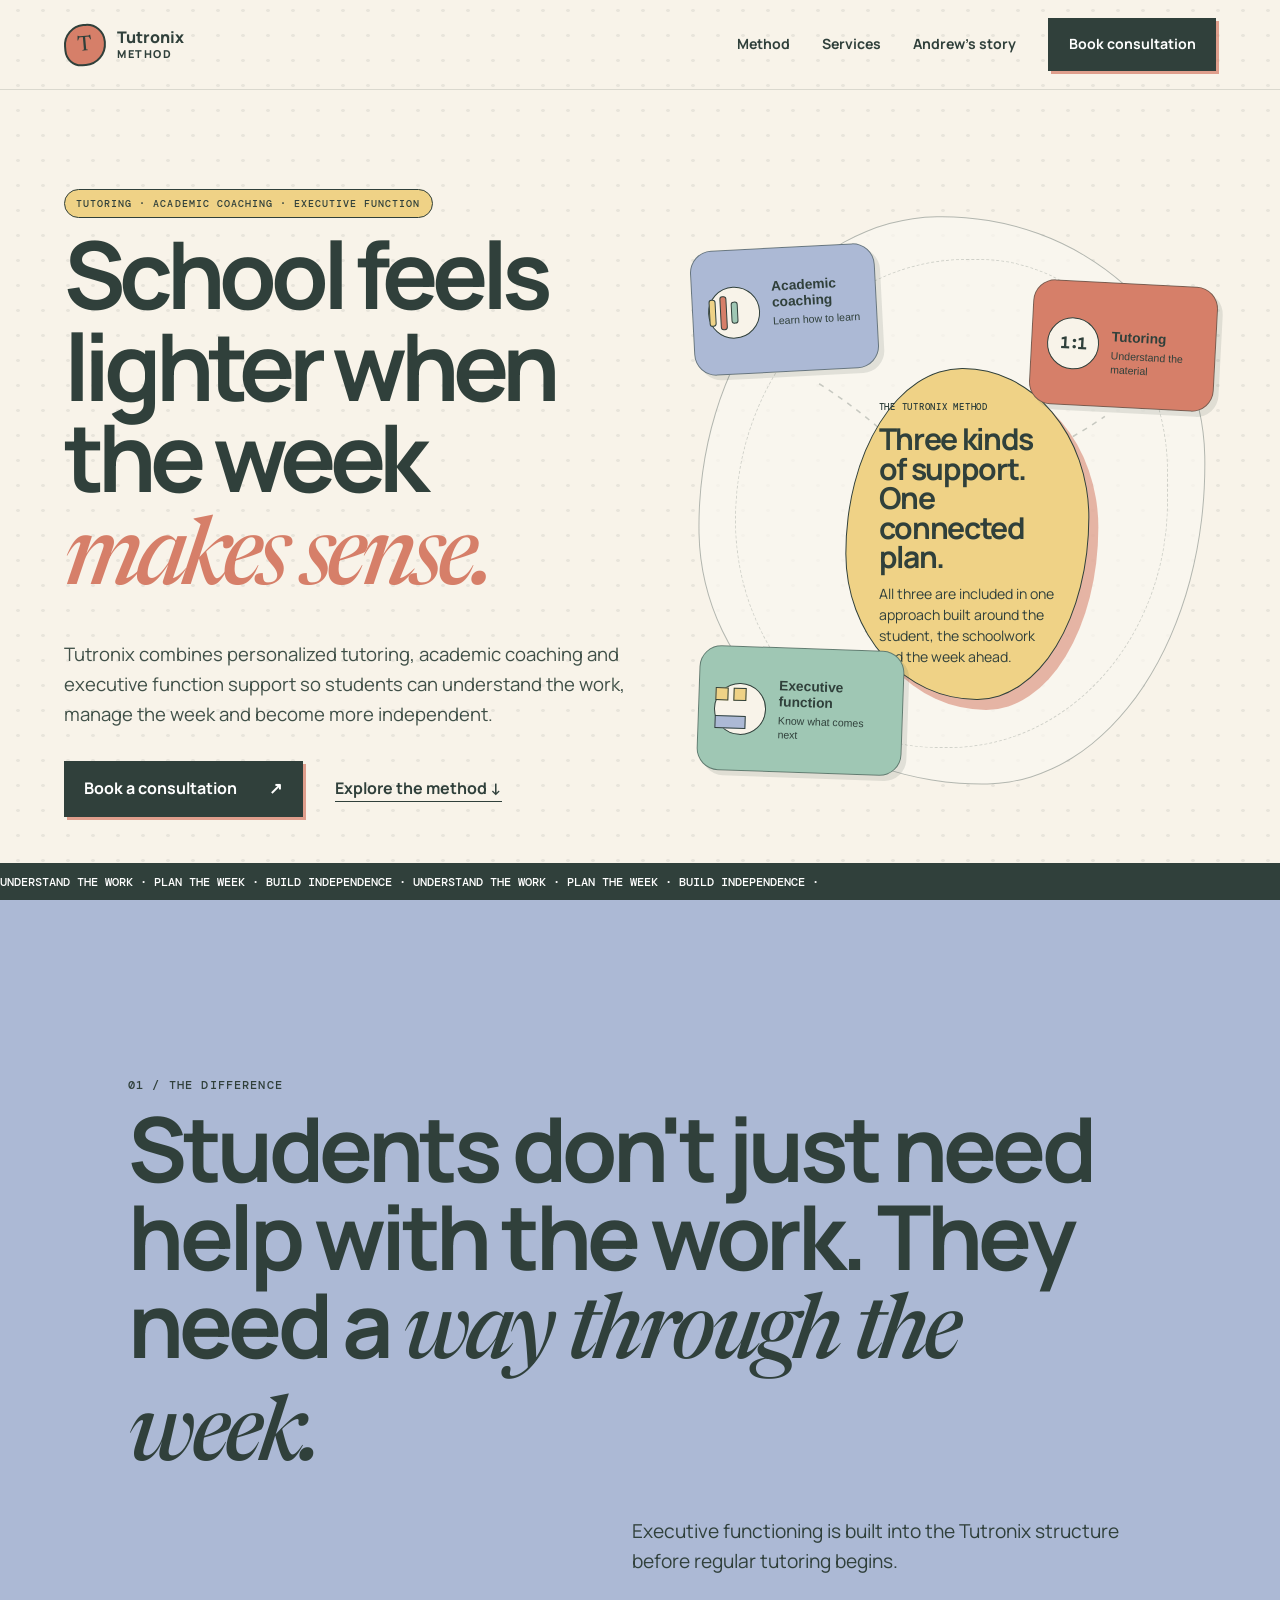
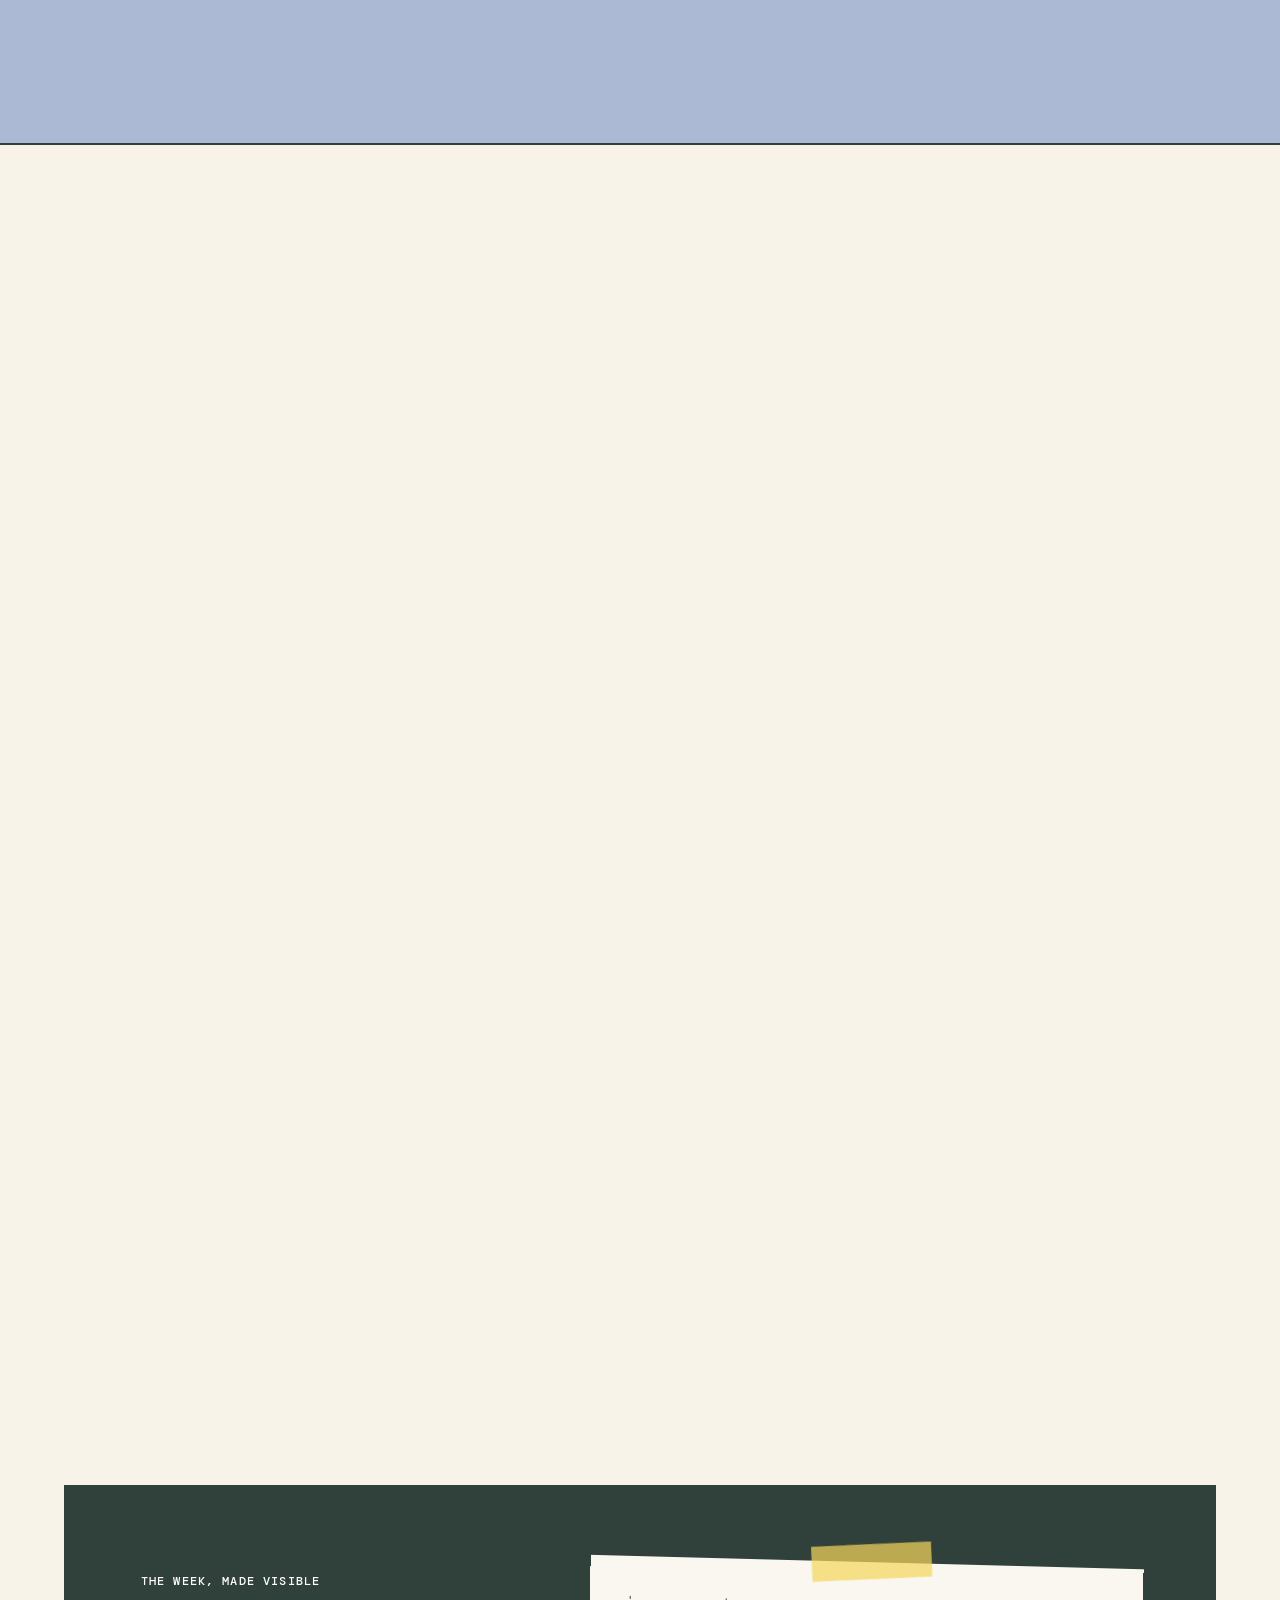
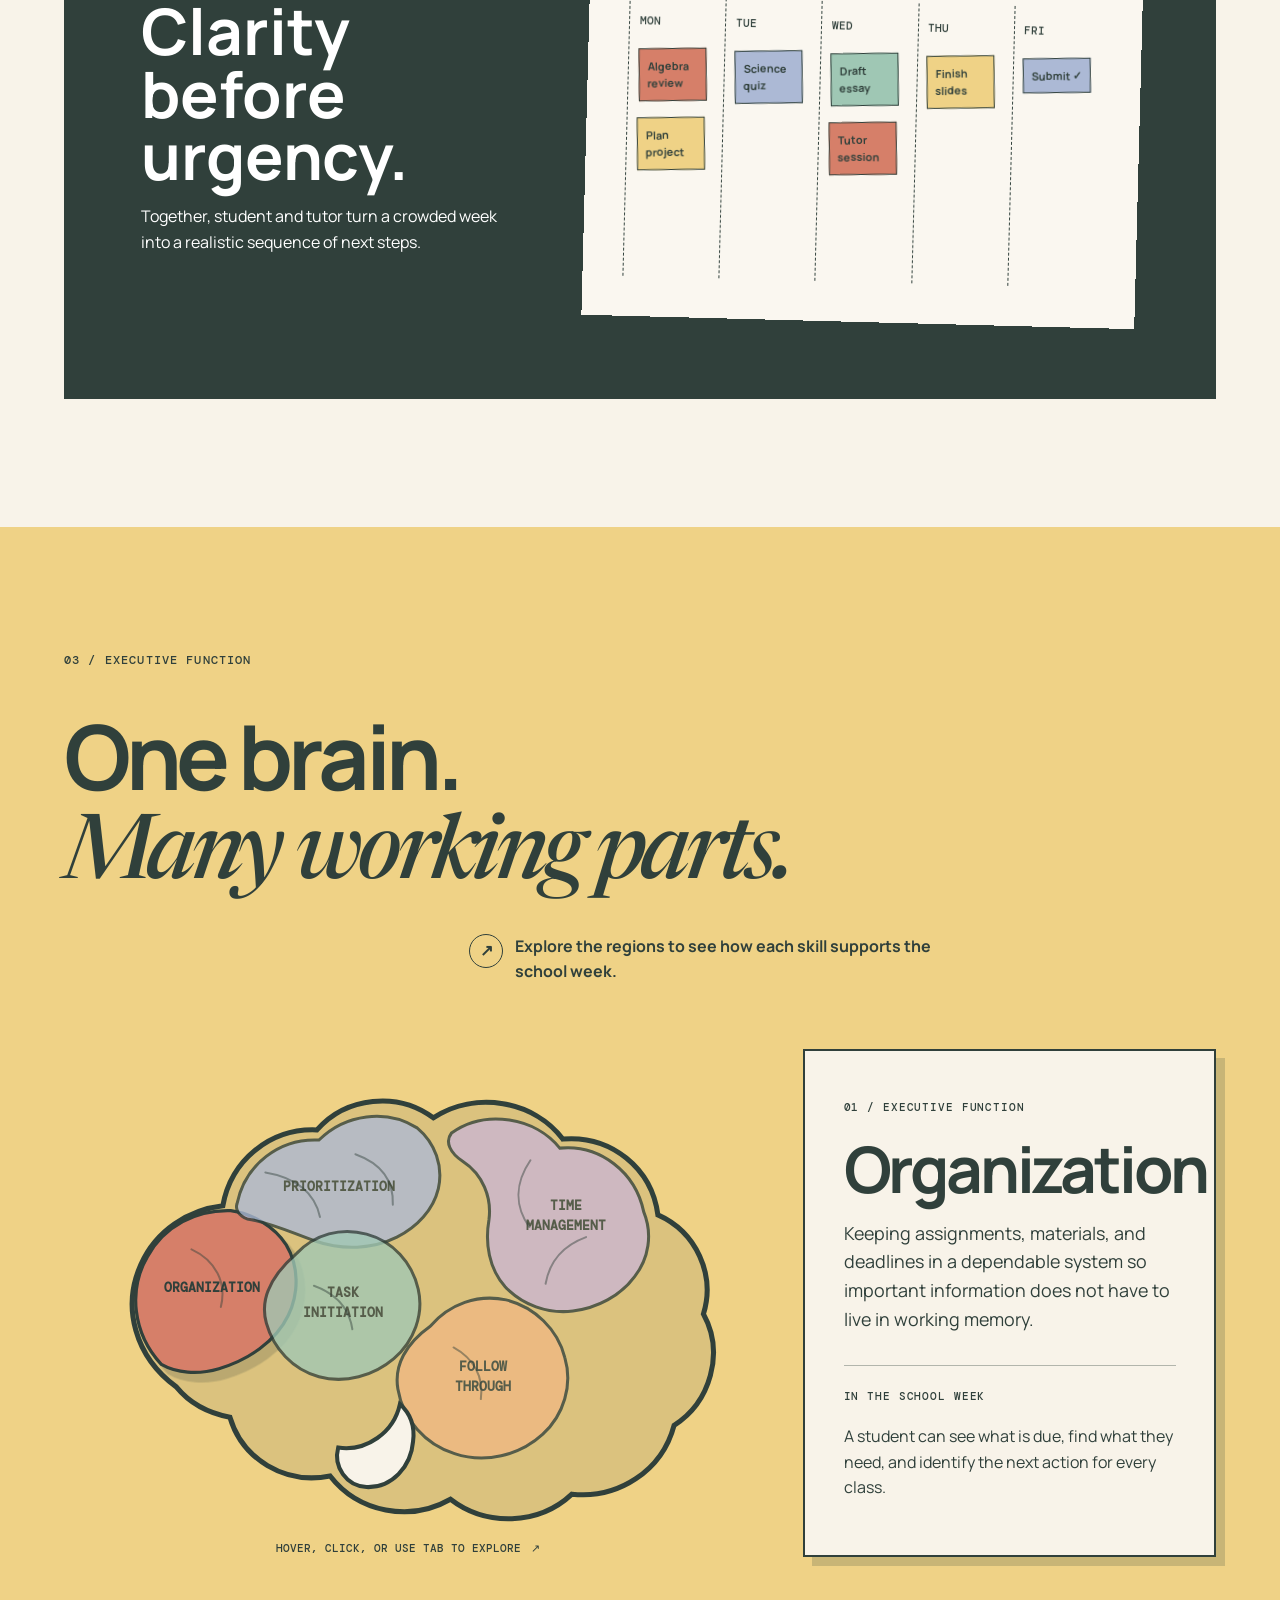
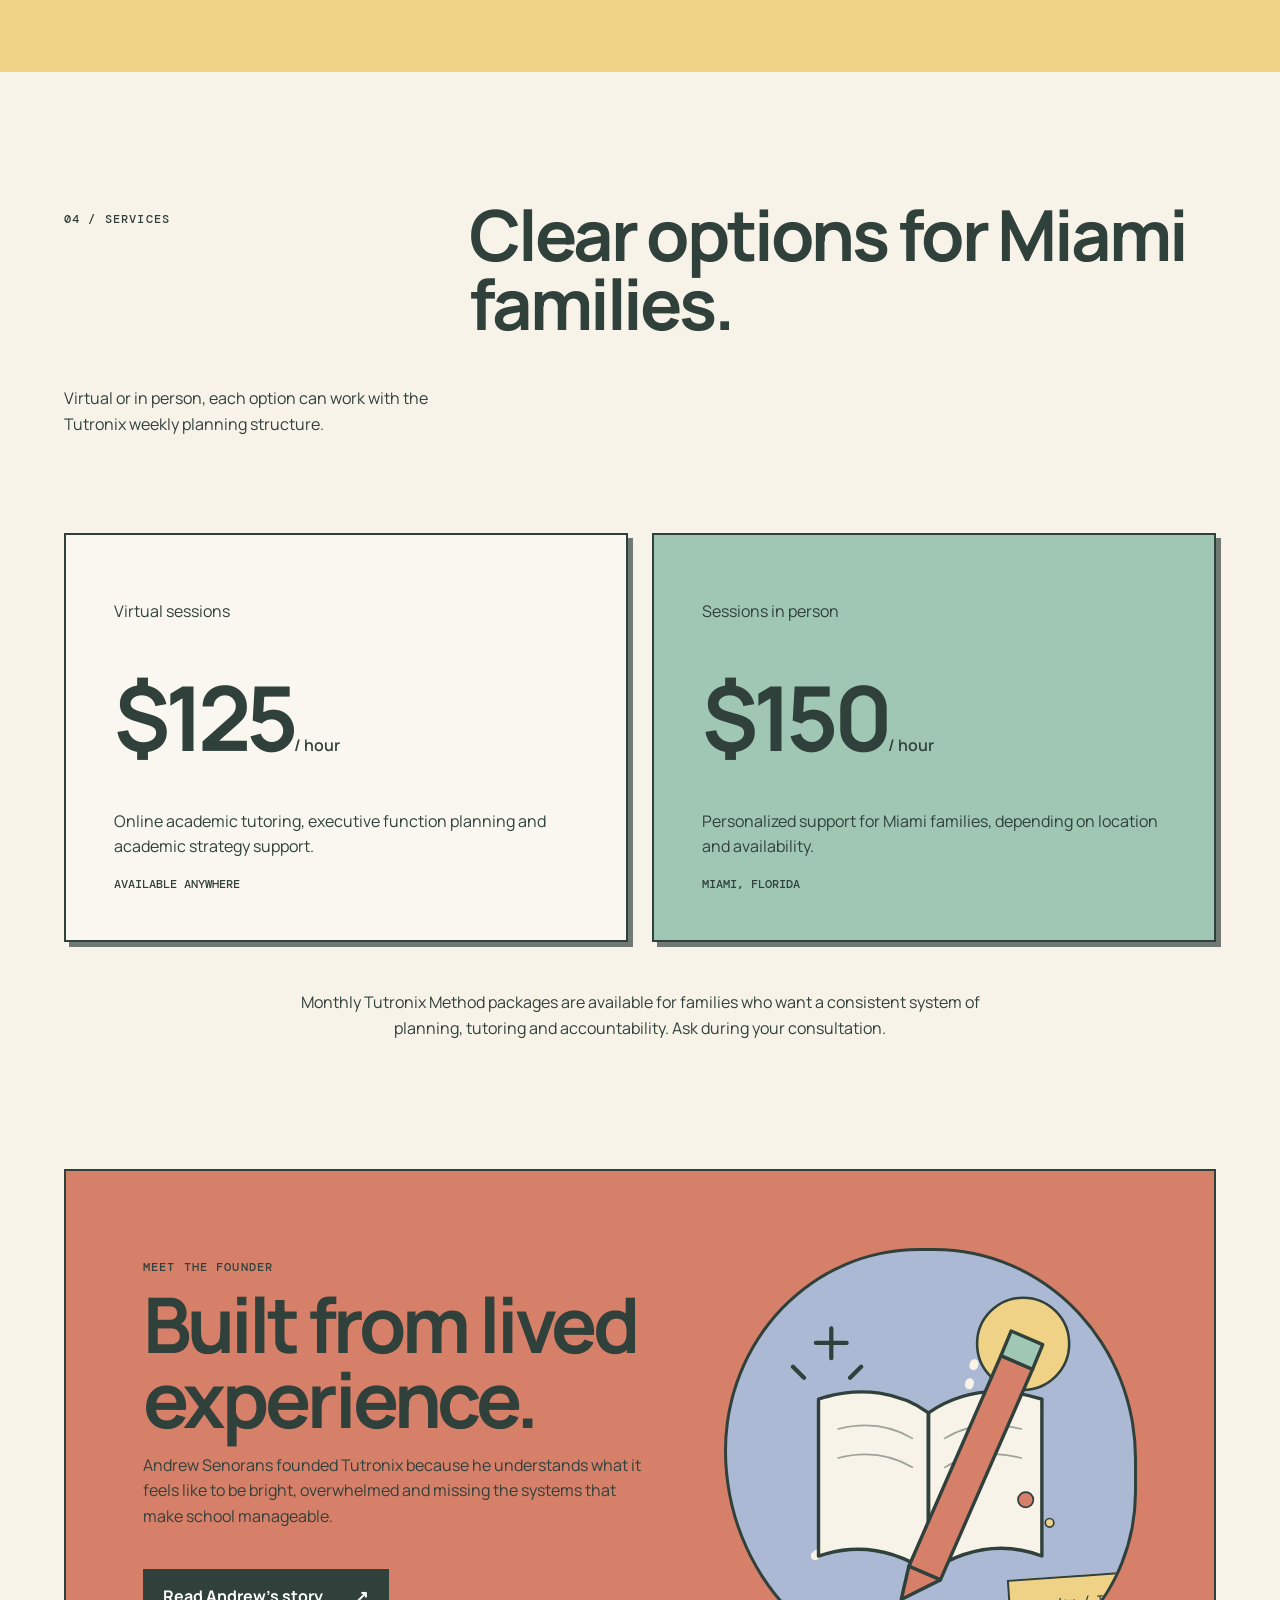
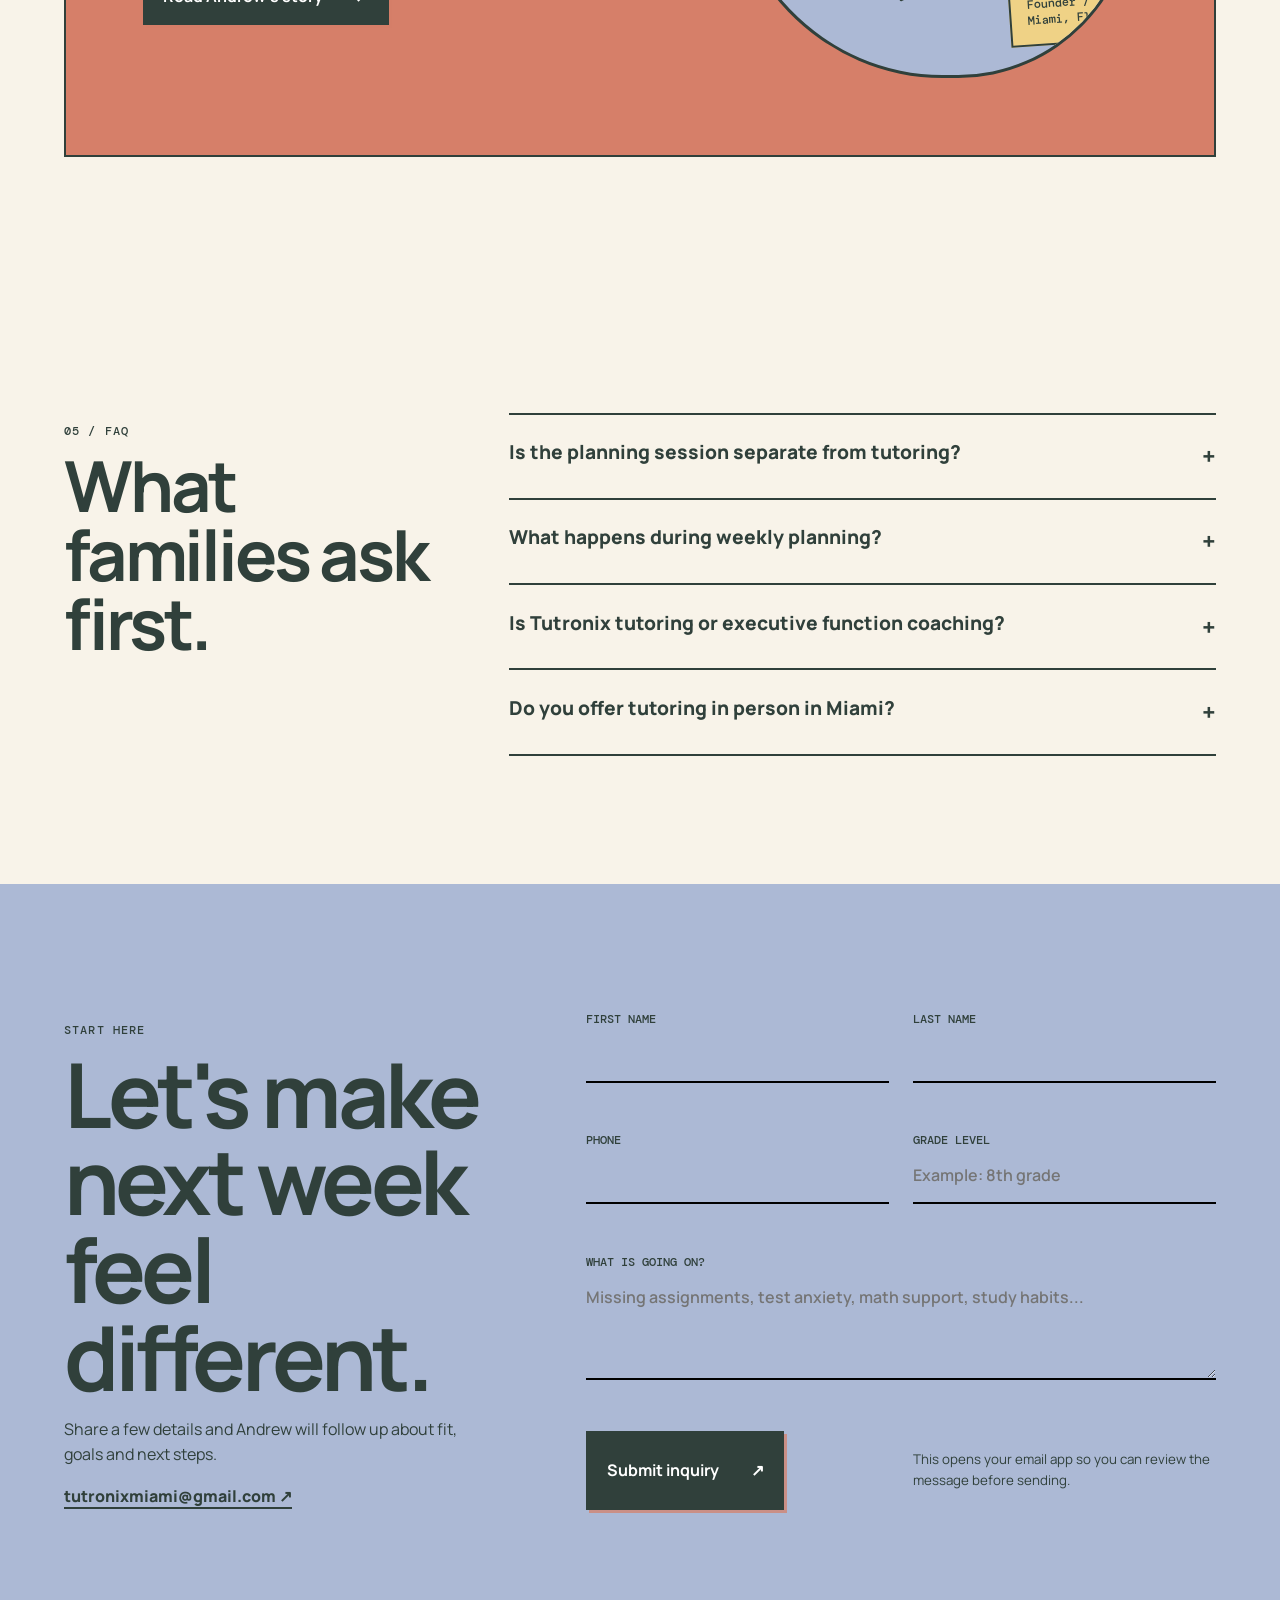
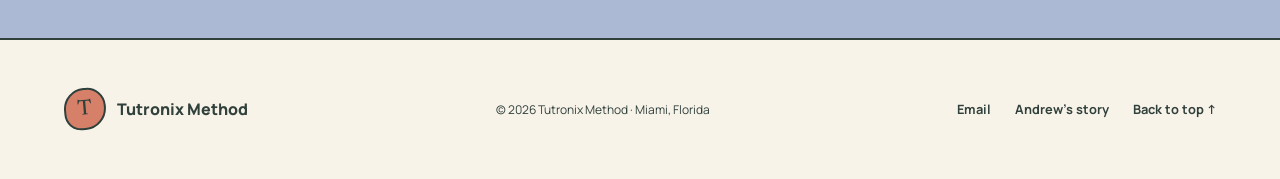
==== index.html @ cd47a654 "Make section reveals more dramatic" ====
<!doctype html>
<html lang="en">
<head>
  <meta charset="utf-8"><meta name="viewport" content="width=device-width,initial-scale=1">
  <meta name="description" content="Tutronix combines academic tutoring with structured weekly executive function planning for Miami students.">
  <title>Tutronix Method | Tutoring with a plan</title>
  <link rel="preconnect" href="https://fonts.googleapis.com"><link rel="preconnect" href="https://fonts.gstatic.com" crossorigin>
  <link href="https://fonts.googleapis.com/css2?family=DM+Mono:wght@400;500&family=Manrope:wght@400;600;700;800&family=Newsreader:ital,opsz,wght@0,6..72,500;1,6..72,500&display=swap" rel="stylesheet">
  <link rel="stylesheet" href="styles.css?v=20260729-1"><link rel="stylesheet" href="theme.css?v=20260729-4"><link rel="stylesheet" href="transitions.css?v=20260729-2"><link rel="stylesheet" href="hero-system.css?v=20260729-2"><link rel="stylesheet" href="method.css?v=20260729-1"><link rel="stylesheet" href="brain.css?v=20260729-1"><link rel="stylesheet" href="portrait.css?v=20260729-1"><script src="script.js?v=20260729-2" defer></script><script src="transitions.js?v=20260729-1" defer></script><script src="hero-system.js?v=20260729-1" defer></script><script src="method.js?v=20260729-1" defer></script><script src="brain.js?v=20260729-1" defer></script>
</head>
<body>
  <a class="skip" href="#main">Skip to content</a><div class="cursor" aria-hidden="true"></div>
  <header class="nav"><a class="brand" href="#home"><span class="brand-mark">T</span><span>Tutronix<br><small>Method</small></span></a><button class="menu" aria-expanded="false" aria-controls="navlinks">Menu <span>↗</span></button><nav id="navlinks"><a href="#method">Method</a><a href="#services">Services</a><a href="about.html">Andrew's story</a><a class="nav-cta" href="#contact">Book consultation</a></nav></header>
  <main id="main">
    <section class="hero" id="home">
      <div class="hero-copy reveal"><p class="eyebrow">Tutoring · Academic coaching · Executive function</p><h1>School feels lighter when the week <em>makes sense.</em></h1><p class="lede">Tutronix combines personalized tutoring, academic coaching and executive function support so students can understand the work, manage the week and become more independent.</p><div class="actions"><a class="button" href="#contact">Book a consultation <span>↗</span></a><a class="text-link" href="#method">Explore the method ↓</a></div></div>
      <div class="hero-art support-system reveal" data-support-system aria-label="Three connected parts of the Tutronix Method">
        <svg class="support-lines" viewBox="0 0 700 590" aria-hidden="true"><path data-line="coaching" d="M350 295C292 235 241 185 172 142"/><path data-line="tutoring" d="M350 295C426 259 491 229 553 187"/><path data-line="executive" d="M350 295C335 370 301 430 230 476"/></svg>
        <button class="support-node coaching" type="button" data-support="coaching" aria-pressed="false"><span class="support-icon book-icon" aria-hidden="true"><i></i><i></i><i></i></span><b>Academic coaching</b><small>Learn how to learn</small></button>
        <button class="support-node tutoring" type="button" data-support="tutoring" aria-pressed="false"><span class="support-icon problem-icon" aria-hidden="true">1:1</span><b>Tutoring</b><small>Understand the material</small></button>
        <button class="support-node executive" type="button" data-support="executive" aria-pressed="false"><span class="support-icon plan-icon" aria-hidden="true"><i></i><i></i><i></i></span><b>Executive function</b><small>Know what comes next</small></button>
        <article class="support-core" aria-live="polite"><span data-support-kicker>THE TUTRONIX METHOD</span><h2 data-support-title>Three kinds of support.<br>One connected plan.</h2><p data-support-copy>All three are included in one approach built around the student, the schoolwork and the week ahead.</p></article>
      </div><div class="marquee" aria-hidden="true"><div>UNDERSTAND THE WORK · PLAN THE WEEK · BUILD INDEPENDENCE · UNDERSTAND THE WORK · PLAN THE WEEK · BUILD INDEPENDENCE · </div></div>
    </section>
    <section class="manifesto reveal"><p class="section-no">01 / THE DIFFERENCE</p><h2>Students don't just need help with the work. They need a <i>way through the week.</i></h2><p>Executive functioning is built into the Tutronix structure before regular tutoring begins.</p></section>
    <section class="method method-path" id="method" data-method-path><div class="method-heading reveal"><p class="section-no">02 / THE METHOD</p><div><h2>A calmer week follows a clear path.</h2><p>Move through the three stages to see how the Tutronix rhythm works.</p></div></div>
      <div class="method-track reveal" role="list" aria-label="The three stages of the Tutronix method">
        <article class="method-stage is-active" data-method-stage="0" role="listitem">
          <button type="button" aria-expanded="true"><span class="stage-number">01</span><span class="stage-dot"></span><span class="stage-label">See the whole week</span></button>
          <div class="stage-content"><div class="step-icon calendar" aria-hidden="true"><b></b><b></b><b></b><b></b><b></b><b></b></div><div class="stage-copy"><p class="stage-kicker">ZOOM OUT</p><h3>See the whole week.</h3><p>We bring classes, assignments, tests, projects, activities and tutoring needs into one clear view.</p><span class="stage-example">The student leaves knowing what is coming.</span></div></div>
        </article>
        <article class="method-stage" data-method-stage="1" role="listitem">
          <button type="button" aria-expanded="false"><span class="stage-number">02</span><span class="stage-dot"></span><span class="stage-label">Decide what comes first</span></button>
          <div class="stage-content"><div class="step-icon target" aria-hidden="true"><b></b></div><div class="stage-copy"><p class="stage-kicker">CHOOSE THE FOCUS</p><h3>Decide what matters first.</h3><p>We weigh urgency, effort and importance, then break large tasks into realistic first steps.</p><span class="stage-example">The student can explain what comes next and why.</span></div></div>
        </article>
        <article class="method-stage" data-method-stage="2" role="listitem">
          <button type="button" aria-expanded="false"><span class="stage-number">03</span><span class="stage-dot"></span><span class="stage-label">Use the plan</span></button>
          <div class="stage-content"><div class="step-icon route" aria-hidden="true"><b></b></div><div class="stage-copy"><p class="stage-kicker">FOLLOW THROUGH</p><h3>Use the plan.</h3><p>Tutoring, homework support and test preparation follow the structure established for the week.</p><span class="stage-example">The student finishes with less last minute pressure.</span></div></div>
        </article>
      </div>
    </section>
    <section class="planboard reveal"><div class="board-copy"><p class="section-no">THE WEEK, MADE VISIBLE</p><h2>Clarity before urgency.</h2><p>Together, student and tutor turn a crowded week into a realistic sequence of next steps.</p></div><div class="week" aria-label="Example weekly plan"><div class="tape"></div><div><b>MON</b><span class="chip coral">Algebra review</span><span class="chip yellow">Plan project</span></div><div><b>TUE</b><span class="chip blue">Science quiz</span></div><div><b>WED</b><span class="chip green">Draft essay</span><span class="chip coral">Tutor session</span></div><div><b>THU</b><span class="chip yellow">Finish slides</span></div><div><b>FRI</b><span class="chip blue">Submit ✓</span></div></div></section>
    <section class="brain-section" id="outcomes" data-brain-explorer>
      <div class="brain-heading reveal"><p class="section-no">03 / EXECUTIVE FUNCTION</p><h2>One brain.<br><i>Many working parts.</i></h2><p><span aria-hidden="true">↗</span> Explore the regions to see how each skill supports the school week.</p></div>
      <div class="brain-stage reveal">
        <div class="brain-visual">
          <svg class="brain-map" viewBox="0 0 680 500" role="group" aria-labelledby="brain-map-title brain-map-desc">
            <title id="brain-map-title">Interactive executive function brain</title>
            <desc id="brain-map-desc">Five selectable regions represent organization, prioritization, task initiation, time management, and follow through.</desc>
            <path class="brain-shadow" d="M111 332C70 302 57 253 76 211C91 177 123 157 157 153C165 108 204 76 250 78C279 45 330 40 365 66C407 39 464 49 493 87C541 83 581 116 587 162C625 179 644 221 632 260C653 298 639 347 603 370C591 415 548 443 502 438C469 469 417 470 382 443C342 466 291 456 263 420C218 429 176 403 164 362C143 358 124 348 111 332Z"/>
            <g class="brain-zone is-active" role="button" tabindex="0" data-skill="organization" aria-label="Organization" aria-pressed="true">
              <path d="M99 306C72 277 68 236 86 205C102 176 132 161 164 162C185 165 205 177 216 194C228 214 228 239 218 260C206 285 180 302 153 310C133 316 113 314 99 306Z"/>
              <text x="146" y="238"><tspan x="146">ORGANIZATION</tspan></text>
            </g>
            <g class="brain-zone" role="button" tabindex="0" data-skill="prioritization" aria-label="Prioritization" aria-pressed="false">
              <path d="M171 151C179 112 213 86 252 88C278 62 319 57 349 76C367 91 375 114 370 136C365 157 349 174 329 184C305 196 275 197 249 188C226 180 203 169 181 166C173 163 169 157 171 151Z"/>
              <text x="272" y="138"><tspan x="272">PRIORITIZATION</tspan></text>
            </g>
            <g class="brain-zone" role="button" tabindex="0" data-skill="initiation" aria-label="Task initiation" aria-pressed="false">
              <path d="M230 200C248 181 274 174 299 181C325 188 344 209 350 235C356 260 346 287 326 304C306 321 278 329 252 322C226 315 207 294 200 269C193 244 207 220 230 200Z"/>
              <text x="276" y="243"><tspan x="276">TASK</tspan><tspan x="276" dy="20">INITIATION</tspan></text>
            </g>
            <g class="brain-zone" role="button" tabindex="0" data-skill="time" aria-label="Time management" aria-pressed="false">
              <path d="M383 81C417 57 466 66 490 96C530 92 565 120 573 159C582 181 578 205 564 223C550 242 527 254 503 257C478 260 453 251 436 233C420 215 416 190 420 167C423 145 414 122 394 109C382 101 376 90 383 81Z"/>
              <text x="496" y="157"><tspan x="496">TIME</tspan><tspan x="496" dy="20">MANAGEMENT</tspan></text>
            </g>
            <g class="brain-zone" role="button" tabindex="0" data-skill="followthrough" aria-label="Follow through" aria-pressed="false">
              <path d="M362 272C381 250 409 240 437 246C465 253 488 275 495 303C503 330 494 360 473 379C450 400 416 408 386 398C357 389 335 364 330 334C326 311 338 289 362 272Z"/>
              <text x="414" y="316"><tspan x="414">FOLLOW</tspan><tspan x="414" dy="20">THROUGH</tspan></text>
            </g>
            <path class="brain-stem" d="M332 349C326 377 299 396 271 392C266 411 279 430 299 431C324 432 343 411 345 386C347 371 343 359 332 349Z"/>
            <g class="brain-lines" aria-hidden="true"><path d="M126 196c24 11 35 33 29 57"/><path d="M199 120c31 5 49 21 54 44"/><path d="M288 102c25 9 38 26 37 50"/><path d="M461 108c-15 22-16 45-1 66"/><path d="M516 184c-22 8-36 24-40 46"/><path d="M385 293c20 11 30 29 27 51"/><path d="M247 232c22 8 35 23 38 43"/></g>
          </svg>
          <p class="brain-hint">Hover, click, or use Tab to explore <span aria-hidden="true">↗</span></p>
        </div>
        <article class="brain-detail" aria-live="polite">
          <p class="brain-number" data-brain-number>01 / EXECUTIVE FUNCTION</p>
          <h3 data-brain-title>Organization</h3>
          <p data-brain-description>Keeping assignments, materials, and deadlines in a dependable system so important information does not have to live in working memory.</p>
          <div class="brain-example"><span>IN THE SCHOOL WEEK</span><p data-brain-example>A student can see what is due, find what they need, and identify the next action for every class.</p></div>
        </article>
      </div>
    </section>
    <section class="services" id="services"><div class="section-head reveal"><p class="section-no">04 / SERVICES</p><h2>Clear options for Miami families.</h2><p>Virtual or in person, each option can work with the Tutronix weekly planning structure.</p></div><div class="price-grid">
      <article class="price reveal"><p>Virtual sessions</p><h3>$125<small>/ hour</small></h3><p>Online academic tutoring, executive function planning and academic strategy support.</p><span>Available anywhere</span></article>
      <article class="price featured reveal"><p>Sessions in person</p><h3>$150<small>/ hour</small></h3><p>Personalized support for Miami families, depending on location and availability.</p><span>Miami, Florida</span></article>
    </div><p class="package reveal">Monthly Tutronix Method packages are available for families who want a consistent system of planning, tutoring and accountability. Ask during your consultation.</p></section>
    <section class="story reveal"><div><p class="section-no">MEET THE FOUNDER</p><h2>Built from lived experience.</h2><p>Andrew Senorans founded Tutronix because he understands what it feels like to be bright, overwhelmed and missing the systems that make school manageable.</p><a class="button dark" href="about.html">Read Andrew's story <span>↗</span></a></div><div class="portrait portrait-art" role="img" aria-label="Illustration of a planner, pencil, and a clear path forward"><svg viewBox="0 0 420 460" aria-hidden="true"><circle class="portrait-sun" cx="318" cy="90" r="54"></circle><path class="portrait-path" d="M74 339C109 302 132 316 151 280C168 248 138 224 170 195C200 168 235 190 250 153C258 134 257 113 269 95"></path><g class="portrait-book"><path d="M78 155C129 138 175 148 207 171V358C168 332 125 323 78 339Z"></path><path d="M207 171C245 145 289 139 340 155V339C295 322 251 329 207 358Z"></path><path d="M207 171V358"></path><path d="M101 190C137 181 166 188 188 201M101 224C137 215 166 222 188 235M226 201C250 186 280 181 316 190M226 235C250 220 280 215 316 224"></path></g><g class="portrait-pencil"><path d="M292 104L329 120L221 367L184 351Z"></path><path d="M184 351L221 367L175 390Z"></path><path d="M292 104L329 120L341 91L304 75Z"></path></g><path class="portrait-spark" d="M93 107V72M75 89H111M115 130L128 117M61 130L48 117"></path><circle class="portrait-dot one" cx="321" cy="273" r="9"></circle><circle class="portrait-dot two" cx="349" cy="300" r="5"></circle></svg><i>Founder / Tutor<br>Miami, Florida</i></div></section>
    <section class="faq"><div class="section-head reveal"><p class="section-no">05 / FAQ</p><h2>What families ask first.</h2></div><div class="accordions">
      <details class="reveal"><summary>Is the planning session separate from tutoring?<span>+</span></summary><p>Yes. It is a focused 30-minute session at the beginning of the week, designed to map the full academic workload before subject tutoring begins.</p></details>
      <details class="reveal"><summary>What happens during weekly planning?<span>+</span></summary><p>We review assignments, tests, projects, deadlines and commitments, then prioritize tasks, break down larger work and create a realistic plan.</p></details>
      <details class="reveal"><summary>Is Tutronix tutoring or executive function coaching?<span>+</span></summary><p>Both work together. Academic tutoring addresses content while the planning structure builds practical organization, time management and follow through skills.</p></details>
      <details class="reveal"><summary>Do you offer tutoring in person in Miami?<span>+</span></summary><p>Yes, depending on location and availability. Virtual sessions are also available.</p></details>
    </div></section>
    <section class="contact" id="contact"><div class="contact-copy reveal"><p class="section-no">START HERE</p><h2>Let's make next week feel different.</h2><p>Share a few details and Andrew will follow up about fit, goals and next steps.</p><a href="mailto:tutronixmiami@gmail.com">tutronixmiami@gmail.com ↗</a></div><form id="inquiry" class="reveal"><label>First name<input name="firstName" required autocomplete="given-name"></label><label>Last name<input name="lastName" required autocomplete="family-name"></label><label>Phone<input name="phone" type="tel" autocomplete="tel"></label><label>Grade level<input name="grade" placeholder="Example: 8th grade"></label><label class="wide">What is going on?<textarea name="message" required placeholder="Missing assignments, test anxiety, math support, study habits..."></textarea></label><button class="button" type="submit">Submit inquiry <span>↗</span></button><small>This opens your email app so you can review the message before sending.</small></form></section>
  </main>
  <footer><a class="brand" href="#home"><span class="brand-mark">T</span><span>Tutronix Method</span></a><p>© 2026 Tutronix Method · Miami, Florida</p><div><a href="mailto:tutronixmiami@gmail.com">Email</a><a href="about.html">Andrew's story</a><a href="#home">Back to top ↑</a></div></footer>
</body></html>
---- styles.css ----
:root{--ink:#17211d;--paper:#f4f0e7;--cream:#fffaf0;--orange:#ff6846;--blue:#6aa8ff;--yellow:#f6d85c;--green:#82b887;--line:rgba(23,33,29,.2)}*{box-sizing:border-box}html{scroll-behavior:smooth}body{margin:0;background:var(--paper);color:var(--ink);font:16px/1.6 Manrope,sans-serif;overflow-x:hidden}a{color:inherit;text-decoration:none}.skip{position:fixed;left:1rem;top:-5rem;background:#fff;padding:.7rem;z-index:99}.skip:focus{top:1rem}.nav{height:90px;padding:0 5vw;display:flex;align-items:center;justify-content:space-between;border-bottom:1px solid var(--line);position:absolute;z-index:20;width:100%}.brand{display:flex;align-items:center;gap:.7rem;font-weight:800;line-height:.9}.brand small{font-size:.68rem;letter-spacing:.14em;text-transform:uppercase}.brand-mark{display:grid;place-items:center;width:42px;height:42px;background:var(--orange);border:2px solid var(--ink);border-radius:50% 45% 52% 40%;font:500 1.35rem Newsreader;transform:rotate(-5deg)}nav{display:flex;gap:2rem;align-items:center;font-size:.88rem;font-weight:700}nav a:not(.nav-cta):hover{text-decoration:underline;text-underline-offset:5px}.nav-cta,.button{display:inline-flex;justify-content:space-between;align-items:center;gap:2rem;background:var(--ink);color:white;border:2px solid var(--ink);padding:.8rem 1.15rem;font-weight:700;box-shadow:4px 4px 0 var(--orange);transition:.2s}.button:hover,.nav-cta:hover{transform:translate(2px,2px);box-shadow:2px 2px 0 var(--orange)}.menu{display:none;background:none;border:0;font:700 1rem Manrope}.hero{min-height:100svh;padding:150px 5vw 55px;display:grid;grid-template-columns:1.05fr .95fr;gap:3vw;position:relative;overflow:hidden;background:radial-gradient(circle at 72% 42%,#fff 0 2px,transparent 3px) 0 0/25px 25px,var(--paper)}.hero-copy{align-self:center;z-index:2}.eyebrow,.section-no{font:500 .72rem DM Mono;letter-spacing:.1em;text-transform:uppercase}.eyebrow{display:inline-block;border:1px solid var(--ink);border-radius:99px;padding:.45rem .7rem;background:var(--yellow)}h1,h2,h3{line-height:.98;margin:0}h1{font-size:clamp(3.8rem,7.3vw,8.3rem);letter-spacing:-.065em;max-width:920px}h1 em,h2 i{font-family:Newsreader,serif;font-weight:500}h1 em{color:var(--orange)}.lede{font-size:clamp(1rem,1.45vw,1.3rem);max-width:650px;margin:2rem 0;color:#405048}.actions{display:flex;align-items:center;gap:2rem}.text-link{font-weight:700;border-bottom:1px solid}.hero-art{align-self:center;height:min(610px,65vh);min-height:440px;position:relative;border:2px solid var(--ink);border-radius:48% 52% 42% 58%;background:var(--cream);transform:rotate(2deg);overflow:hidden}.orbit{position:absolute;border:2px dashed var(--ink);border-radius:50%;inset:9%;animation:spin 28s linear infinite}.orbit-b{inset:24%;animation-direction:reverse}.sun{position:absolute;inset:37%;display:grid;place-items:center;background:var(--yellow);border:2px solid;border-radius:50%;font:500 1rem DM Mono;box-shadow:8px 8px 0 var(--orange)}.path{position:absolute;width:70%;height:46%;left:14%;top:27%;border:10px solid var(--blue);border-width:0 9px 9px 0;border-radius:50%;transform:rotate(-20deg)}.day{position:absolute;border:2px solid;background:white;padding:.3rem .5rem;font:500 .7rem DM Mono;box-shadow:3px 3px 0 var(--ink)}.d1{left:8%;top:20%;transform:rotate(-9deg)}.d2{right:12%;top:12%;transform:rotate(8deg)}.d3{right:5%;top:54%;transform:rotate(-5deg)}.d4{left:23%;bottom:8%;transform:rotate(5deg)}.d5{left:4%;top:52%;transform:rotate(7deg)}.pencil{position:absolute;right:14%;bottom:17%;font-size:4rem;transform:rotate(-20deg)}.scribble{position:absolute;left:11%;bottom:20%;font:italic 1.4rem Newsreader;transform:rotate(-6deg)}.marquee{position:absolute;bottom:0;left:0;width:100%;background:var(--ink);color:white;overflow:hidden;padding:.65rem 0;font:500 .75rem DM Mono;white-space:nowrap}.marquee div{width:max-content;animation:marquee 24s linear infinite}.manifesto{padding:13vw 10vw;background:var(--blue);border-bottom:2px solid}.manifesto h2{font-size:clamp(3rem,7vw,8rem);max-width:1100px;letter-spacing:-.05em}.manifesto>p:last-child{max-width:520px;margin:2rem 0 0 auto;font-size:1.2rem}.method,.services,.faq{padding:10vw 5vw}.section-head{display:grid;grid-template-columns:1fr 2fr;gap:2rem;margin-bottom:5rem}.section-head h2{font-size:clamp(2.8rem,5.5vw,6rem);letter-spacing:-.045em}.section-head>p:last-child{max-width:500px}.steps{display:grid;grid-template-columns:repeat(3,1fr);border:2px solid}.step{padding:2rem;min-height:440px;border-right:2px solid;display:flex;flex-direction:column}.step:last-child{border:0}.step>span{font:500 .8rem DM Mono}.step h3{font-size:2rem;margin-top:auto}.step p{max-width:380px}.step-icon{height:180px;width:180px;margin:auto;position:relative}.calendar{border:3px solid;border-radius:8px;display:grid;grid-template-columns:repeat(3,1fr);padding:40px 14px 14px;gap:8px;transform:rotate(-5deg);background:var(--yellow)}.calendar:before{content:"";position:absolute;left:0;right:0;top:27px;border-top:3px solid}.calendar b{border:2px solid;border-radius:50%;background:var(--orange)}.target{border:3px solid;border-radius:50%;box-shadow:inset 0 0 0 28px var(--cream),inset 0 0 0 31px var(--ink),inset 0 0 0 58px var(--orange)}.target b{position:absolute;width:110%;border-top:5px solid;top:48%;left:-5%;transform:rotate(-20deg)}.target b:after{content:"➤";position:absolute;right:-10px;top:-24px;font-size:2rem}.route{border:4px dashed;border-radius:50%;background:var(--green)}.route:after{content:"✓";position:absolute;right:-10px;bottom:-10px;width:60px;height:60px;display:grid;place-items:center;border:3px solid;border-radius:50%;background:var(--yellow);font-size:2rem}.planboard{margin:0 5vw 10vw;background:var(--ink);color:white;padding:6vw;display:grid;grid-template-columns:.8fr 1.2fr;gap:6vw;transform:rotate(-.5deg);box-shadow:12px 12px 0 var(--orange)}.board-copy h2{font-size:clamp(3rem,5vw,6rem)}.week{background:var(--cream);color:var(--ink);padding:2.5rem;display:grid;grid-template-columns:repeat(5,1fr);gap:.5rem;position:relative;transform:rotate(1.5deg)}.week>div:not(.tape){border-left:1px dashed;padding:.6rem;min-height:280px}.week b{font:500 .7rem DM Mono}.chip{display:block;padding:.5rem;margin-top:1rem;font-size:.68rem;font-weight:700;transform:rotate(-2deg);border:1px solid}.coral{background:var(--orange)}.yellow{background:var(--yellow)}.blue{background:var(--blue)}.green{background:var(--green)}.tape{position:absolute!important;top:-18px;left:40%;width:120px;height:35px;background:rgba(246,216,92,.7);transform:rotate(-4deg)}.outcomes{padding:10vw 5vw;background:var(--yellow);display:grid;grid-template-columns:1fr 1fr;gap:6vw}.outcomes .section-head{display:block}.outcome-list p{font-size:clamp(1.6rem,3.4vw,4rem);font-weight:800;letter-spacing:-.04em;border-bottom:2px solid;margin:0;padding:1rem 0}.outcome-list span{font:500 .7rem DM Mono;margin-right:2rem}.price-grid{display:grid;grid-template-columns:1fr 1fr;gap:1.5rem}.price{border:2px solid;padding:3rem;min-height:390px;display:flex;flex-direction:column;background:var(--cream);box-shadow:7px 7px 0 var(--ink)}.price.featured{background:var(--green)}.price h3{font-size:clamp(3.5rem,7vw,7rem);letter-spacing:-.06em;margin:2rem 0}.price h3 small{font:600 1rem Manrope;letter-spacing:0}.price span{margin-top:auto;font:500 .75rem DM Mono;text-transform:uppercase}.package{max-width:700px;margin:3rem auto 0;text-align:center}.story{margin:0 5vw 10vw;padding:6vw;background:var(--orange);border:2px solid;display:grid;grid-template-columns:1.1fr .9fr;gap:6vw}.story h2{font-size:clamp(3rem,6vw,7rem);letter-spacing:-.05em}.story p{max-width:600px}.dark{margin-top:1.5rem}.portrait{min-height:430px;border:3px solid;border-radius:49% 51% 45% 55%;background:var(--blue);display:grid;place-items:center;position:relative}.portrait span{font:500 10rem Newsreader}.portrait i{position:absolute;right:-1rem;bottom:2rem;background:var(--yellow);color:var(--ink);border:2px solid;padding:1rem;font:500 .75rem DM Mono;transform:rotate(-4deg)}.faq{display:grid;grid-template-columns:.7fr 1.3fr;gap:5vw}.faq .section-head{display:block}.accordions details{border-top:2px solid;padding:1.4rem 0}.accordions details:last-child{border-bottom:2px solid}.accordions summary{list-style:none;cursor:pointer;font-weight:800;font-size:1.2rem;display:flex;justify-content:space-between}.accordions summary::-webkit-details-marker{display:none}.accordions summary span{font-size:1.5rem;transition:.2s}.accordions details[open] summary span{transform:rotate(45deg)}.accordions p{max-width:650px}.contact{padding:10vw 5vw;background:var(--blue);display:grid;grid-template-columns:.8fr 1.2fr;gap:8vw}.contact h2{font-size:clamp(3.5rem,7vw,7.5rem);letter-spacing:-.05em}.contact-copy>a{font-weight:800;border-bottom:2px solid}form{display:grid;grid-template-columns:1fr 1fr;gap:1.5rem}label{font:500 .72rem DM Mono;text-transform:uppercase}input,textarea{display:block;width:100%;border:0;border-bottom:2px solid;background:transparent;padding:1rem 0;font:600 1rem Manrope;border-radius:0}textarea{height:110px;resize:vertical}.wide{grid-column:1/-1}form .button{width:max-content;font:700 1rem Manrope;cursor:pointer}form small{align-self:center}footer{padding:3rem 5vw;display:flex;justify-content:space-between;align-items:center;border-top:2px solid}footer p{font-size:.75rem}footer div{display:flex;gap:1.5rem;font-weight:700;font-size:.8rem}.reveal{opacity:0;transform:translateY(35px);transition:opacity .75s,transform .75s}.reveal.visible{opacity:1;transform:none}@keyframes spin{to{transform:rotate(360deg)}}@keyframes marquee{to{transform:translateX(-50%)}}@media(prefers-reduced-motion:reduce){html{scroll-behavior:auto}*,*:before,*:after{animation:none!important;transition:none!important}.reveal{opacity:1;transform:none}}@media(max-width:850px){.nav{height:72px;position:absolute}.menu{display:block}.nav nav{display:none;position:absolute;top:72px;left:0;right:0;background:var(--paper);border-block:1px solid;padding:2rem 5vw;flex-direction:column;align-items:stretch}.nav nav.open{display:flex}.hero{padding-top:115px;grid-template-columns:1fr}.hero-art{height:450px}.section-head,.planboard,.outcomes,.story,.faq,.contact{grid-template-columns:1fr}.steps{grid-template-columns:1fr}.step{border-right:0;border-bottom:2px solid;min-height:380px}.week{overflow-x:auto}.week>div:not(.tape){min-width:115px}.price-grid{grid-template-columns:1fr}.story{gap:3rem}.portrait{min-height:350px}.faq .section-head{margin-bottom:1rem}}@media(max-width:560px){h1{font-size:3.6rem}.hero{padding-inline:1rem}.hero-art{min-height:360px;height:380px}.actions{align-items:flex-start;flex-direction:column;gap:1rem}.manifesto,.method,.services,.faq{padding:6rem 1rem}.manifesto{padding-inline:1.5rem}.steps{border-inline:0}.planboard,.story{margin-inline:1rem;padding:2rem}.outcomes,.contact{padding:6rem 1rem}.price{padding:2rem}.week{padding:1.5rem}.portrait span{font-size:7rem}form{grid-template-columns:1fr}.wide{grid-column:auto}footer{align-items:flex-start;flex-direction:column;gap:1.5rem}footer div{flex-wrap:wrap}.cursor{display:none}}
---- theme.css ----
/* Softer, lower-contrast palette layered over the original visual system. */
:root {
  --ink: #30403b;
  --paper: #f8f3e9;
  --cream: #faf7f0;
  --orange: #d67f69;
  --blue: #acb9d5;
  --yellow: #efd286;
  --green: #9fc7b4;
  --line: rgba(48, 64, 59, 0.15);
}

.hero {
  background: radial-gradient(circle at 72% 42%, rgba(48, 64, 59, 0.08) 0 1.5px, transparent 2px) 0 0 / 25px 25px, var(--paper);
}

.nav-cta,
.button {
  box-shadow: 3px 3px 0 rgba(214, 127, 105, 0.72);
}

.button:hover,
.nav-cta:hover {
  transform: translate(1px, 1px);
  box-shadow: 2px 2px 0 rgba(214, 127, 105, 0.72);
}

.sun {
  box-shadow: 6px 6px 0 rgba(214, 127, 105, 0.76);
}

.planboard {
  transform: rotate(-0.35deg);
  box-shadow: 8px 8px 0 rgba(214, 127, 105, 0.68);
}

.price {
  box-shadow: 5px 5px 0 rgba(48, 64, 59, 0.68);
}

.marquee,
.planboard,
.nav-cta,
.button {
  background-color: #30403b;
}

/* Parent-facing executive function pattern explorer */
.outcomes {
  align-items: start;
}

.outcomes-intro {
  position: sticky;
  top: 2rem;
}

.outcomes-intro h2 {
  font-size: clamp(3rem, 5.5vw, 6.5rem);
  letter-spacing: -0.055em;
}

.explore-prompt {
  display: flex;
  gap: 0.75rem;
  max-width: 390px;
  margin-top: 2rem;
  font-weight: 700;
}

.explore-prompt span {
  display: grid;
  place-items: center;
  flex: 0 0 32px;
  height: 32px;
  border: 1px solid;
  border-radius: 50%;
}

.pattern-explorer {
  min-width: 0;
}

.outcome-tabs {
  border-top: 1px solid rgba(48, 64, 59, 0.48);
}

.outcome-tabs button {
  width: 100%;
  display: grid;
  grid-template-columns: 2rem 1fr 2rem;
  align-items: center;
  gap: 1rem;
  padding: 1rem 0;
  color: var(--ink);
  background: transparent;
  border: 0;
  border-bottom: 1px solid rgba(48, 64, 59, 0.48);
  text-align: left;
  cursor: pointer;
}

.outcome-tabs button span {
  font: 500 0.68rem DM Mono;
}

.outcome-tabs button b {
  font-size: clamp(1.45rem, 2.5vw, 2.6rem);
  letter-spacing: -0.035em;
  transition: transform 0.2s ease;
}

.outcome-tabs button i {
  width: 30px;
  height: 30px;
  display: grid;
  place-items: center;
  border: 1px solid;
  border-radius: 50%;
  font: normal 1.2rem Manrope;
  transition: transform 0.25s ease, background 0.25s ease;
}

.outcome-tabs button:hover b,
.outcome-tabs button:focus-visible b {
  transform: translateX(0.35rem);
}

.outcome-tabs button[aria-selected="true"] b {
  font-family: Newsreader, serif;
  font-style: italic;
  font-weight: 500;
}

.outcome-tabs button[aria-selected="true"] i {
  color: var(--paper);
  background: var(--ink);
  transform: rotate(45deg);
}

.outcome-tabs button:focus-visible {
  outline: 3px solid var(--cream);
  outline-offset: 3px;
}

.pattern-detail {
  display: grid;
  grid-template-columns: 140px 1fr;
  gap: 2rem;
  margin-top: 1.5rem;
  padding: 2rem;
  background: rgba(250, 247, 240, 0.72);
  border: 1px solid rgba(48, 64, 59, 0.42);
  box-shadow: 5px 5px 0 rgba(48, 64, 59, 0.16);
  animation: detail-in 0.36s ease both;
}

.pattern-detail.is-changing {
  animation: none;
}

.pattern-meter {
  position: relative;
  align-self: start;
  text-align: center;
}

.pattern-meter svg {
  width: 120px;
  transform: rotate(-90deg);
}

.pattern-meter circle {
  fill: none;
  stroke: rgba(48, 64, 59, 0.14);
  stroke-width: 7;
}

.pattern-meter .meter-progress {
  stroke: var(--orange);
  stroke-linecap: round;
  stroke-dasharray: 327;
  stroke-dashoffset: var(--meter-offset, 220);
  transition: stroke-dashoffset 0.5s ease;
}

.pattern-meter > span {
  position: absolute;
  top: 34px;
  left: 0;
  right: 0;
  font: 500 2rem Newsreader;
}

.pattern-meter small {
  display: block;
  margin-top: 0.4rem;
  font: 500 0.62rem/1.4 DM Mono;
  text-transform: uppercase;
}

.pattern-kicker,
.pattern-columns span {
  font: 500 0.66rem DM Mono;
  letter-spacing: 0.08em;
}

.pattern-copy h3 {
  margin: 0.4rem 0 1.5rem;
  font-size: clamp(2rem, 3.4vw, 3.8rem);
  letter-spacing: -0.045em;
}

.pattern-columns {
  display: grid;
  grid-template-columns: 1fr 1fr;
  gap: 1.5rem;
}

.pattern-columns div {
  padding-top: 0.8rem;
  border-top: 1px solid rgba(48, 64, 59, 0.32);
}

.pattern-columns p {
  margin-bottom: 0;
  font-size: 0.92rem;
}

.progress-note {
  margin: 1.5rem 0 0;
  padding: 1rem 1.15rem;
  background: var(--cream);
  border-left: 4px solid var(--orange);
  font-family: Newsreader, serif;
  font-size: 1.12rem;
}

.progress-note b {
  font-family: DM Mono;
  font-size: 0.62rem;
  letter-spacing: 0.04em;
  text-transform: uppercase;
}

@keyframes detail-in {
  from { opacity: 0; transform: translateY(8px); }
  to { opacity: 1; transform: translateY(0); }
}

@media (max-width: 850px) {
  .outcomes-intro { position: static; }
  .pattern-detail { grid-template-columns: 110px 1fr; padding: 1.5rem; }
  .pattern-meter svg { width: 95px; }
  .pattern-meter > span { top: 24px; }
}

@media (max-width: 560px) {
  .outcomes-intro h2 { font-size: 3.25rem; }
  .outcome-tabs button { grid-template-columns: 1.5rem 1fr 2rem; }
  .outcome-tabs button b { font-size: 1.5rem; }
  .pattern-detail { grid-template-columns: 1fr; gap: 1rem; padding: 1.25rem; }
  .pattern-meter { display: grid; grid-template-columns: 95px 1fr; align-items: center; text-align: left; }
  .pattern-meter > span { width: 95px; top: 25px; text-align: center; }
  .pattern-meter small { margin: 0; }
  .pattern-columns { grid-template-columns: 1fr; gap: 1rem; }
}

@media (prefers-reduced-motion: reduce) {
  .pattern-detail { animation: none; }
}
---- transitions.css ----
main > section {
  position: relative;
}

.flow-trigger {
  display: block;
  width: 1px;
  height: 1px;
  margin-bottom: -1px;
  pointer-events: none;
}

.section-flow {
  display: none;
}

.section-flow::before {
  content: "";
  position: absolute;
  top: 13px;
  left: 0;
  width: 100%;
  height: 1px;
  background: linear-gradient(90deg, transparent, rgba(48, 64, 59, .28) 12%, rgba(48, 64, 59, .28) 88%, transparent);
  transform: scaleX(.08);
  transform-origin: var(--flow-origin, left);
  transition: transform 1.05s cubic-bezier(.22, 1, .36, 1);
}

.section-flow::after {
  content: "";
  position: absolute;
  top: 8px;
  left: 0;
  width: 11px;
  height: 11px;
  border: 1.5px solid var(--ink);
  border-radius: 50%;
  background: var(--flow-color, var(--orange));
  opacity: 0;
}

.flow-section[data-flow="right"] .section-flow {
  --flow-origin: right;
}

.flow-section.flow-visible .section-flow {
  opacity: 1;
}

.flow-section.flow-visible .section-flow::before {
  transform: scaleX(1);
}

.flow-section.flow-visible .section-flow::after {
  animation: flow-marker-left 1.05s cubic-bezier(.22, 1, .36, 1) .08s both;
}

.flow-section[data-flow="right"].flow-visible .section-flow::after {
  left: auto;
  right: 0;
  animation-name: flow-marker-right;
}

.flow-section[data-tone="blue"] { --flow-color: var(--blue); }
.flow-section[data-tone="yellow"] { --flow-color: var(--yellow); }
.flow-section[data-tone="green"] { --flow-color: var(--green); }
.flow-section[data-tone="coral"] { --flow-color: var(--orange); }

.flow-ready .flow-section[data-flow="left"] .reveal:not(.visible) {
  transform: translate3d(0, 72px, 0);
  filter: blur(8px);
}

.flow-ready .flow-section[data-flow="right"] .reveal:not(.visible) {
  transform: translate3d(0, 72px, 0);
  filter: blur(8px);
}

.flow-ready .flow-section .reveal {
  transition: opacity 1s ease, transform 1.25s cubic-bezier(.16, 1, .3, 1), filter 1s ease;
}

.flow-ready .flow-section .reveal.visible {
  filter: blur(0);
}

.flow-ready .flow-section {
  isolation: isolate;
  opacity: 0;
  clip-path: inset(0 0 100% 0);
  will-change: clip-path, opacity;
}

.flow-ready .flow-section.flow-visible {
  animation: section-curtain-reveal 1.55s cubic-bezier(.16, 1, .3, 1) both;
}

.flow-ready .flow-section.flow-visible:nth-of-type(even) {
  animation-name: section-curtain-reveal-soft;
}

.flow-ready .flow-section::before {
  content: "";
  position: absolute;
  z-index: 50;
  inset: 0;
  background: var(--flow-color, var(--orange));
  pointer-events: none;
  transform: scaleY(1);
  transform-origin: bottom;
}

.flow-ready .flow-section[data-flow="right"]::before {
  transform-origin: top;
}

.flow-ready .flow-section.flow-visible::before {
  animation: dramatic-color-curtain 1.55s cubic-bezier(.76, 0, .24, 1) both;
}

@keyframes flow-marker-left {
  0% { left: 0; opacity: 0; transform: scale(.65); }
  18% { opacity: 1; }
  100% { left: calc(100% - 11px); opacity: 1; transform: scale(1); }
}

@keyframes flow-marker-right {
  0% { right: 0; opacity: 0; transform: scale(.65); }
  18% { opacity: 1; }
  100% { right: calc(100% - 11px); opacity: 1; transform: scale(1); }
}

@keyframes section-curtain-reveal {
  0% {
    opacity: 0;
    clip-path: inset(0 0 100% 0 round 28px);
  }
  22% {
    opacity: 1;
  }
  100% {
    opacity: 1;
    clip-path: inset(0 0 0 0 round 0);
  }
}

@keyframes section-curtain-reveal-soft {
  0% {
    opacity: 0;
    clip-path: inset(100% 0 0 0 round 28px);
  }
  22% {
    opacity: 1;
  }
  100% {
    opacity: 1;
    clip-path: inset(0 0 0 0 round 0);
  }
}

@keyframes dramatic-color-curtain {
  0%, 28% {
    opacity: 1;
    transform: scaleY(1);
  }
  100% {
    opacity: 1;
    transform: scaleY(0);
  }
}

@media (max-width: 560px) {
  .section-flow { left: 1rem; right: 1rem; }
  .flow-ready .flow-section[data-flow] .reveal:not(.visible) {
    transform: translate3d(0, 26px, 0);
    filter: blur(1px);
  }
}

@media (prefers-reduced-motion: reduce) {
  .section-flow { opacity: 1; }
  .section-flow::before { transform: scaleX(1); transition: none; }
  .section-flow::after { display: none; }
  .flow-ready .flow-section[data-flow] .reveal:not(.visible) { transform: none; filter: none; }
  .flow-ready .flow-section .reveal { transition: none; }
  .flow-ready .flow-section,
  .flow-ready .flow-section.flow-visible {
    opacity: 1;
    clip-path: none;
    animation: none;
  }
  .flow-ready .flow-section::before,
  .flow-ready .flow-section.flow-visible::before {
    display: none;
    animation: none;
  }
}
---- hero-system.css ----
.hero .eyebrow {
  font-size: .64rem;
}

.support-system.hero-art {
  height: min(640px, 68vh);
  min-height: 520px;
  overflow: visible;
  border: 0;
  border-radius: 0;
  background: transparent;
  transform: none;
}

.support-system::before {
  content: "";
  position: absolute;
  inset: 4% 2% 3%;
  border: 1px solid rgba(48, 64, 59, .35);
  border-radius: 48% 52% 44% 56% / 55% 43% 57% 45%;
  background: rgba(250, 247, 240, .72);
  transform: translate(var(--mx, 0), var(--my, 0)) rotate(-1deg);
  transition: transform .35s ease;
}

.support-system::after {
  content: "";
  position: absolute;
  inset: 11% 9% 9%;
  border: 1px dashed rgba(48, 64, 59, .2);
  border-radius: 55% 45% 52% 48%;
  pointer-events: none;
}

.support-lines {
  position: absolute;
  z-index: 1;
  inset: 0;
  width: 100%;
  height: 100%;
  overflow: visible;
  pointer-events: none;
}

.support-lines path {
  fill: none;
  stroke: rgba(48, 64, 59, .25);
  stroke-width: 2;
  stroke-dasharray: 7 8;
  transition: stroke .35s ease, stroke-width .35s ease, stroke-dasharray .35s ease;
}

.support-system[data-active="coaching"] [data-line="coaching"],
.support-system[data-active="tutoring"] [data-line="tutoring"],
.support-system[data-active="executive"] [data-line="executive"] {
  stroke: var(--orange);
  stroke-width: 4;
  stroke-dasharray: 1 0;
  animation: support-draw .55s ease both;
}

.support-node {
  position: absolute;
  z-index: 4;
  width: clamp(185px, 13vw, 230px);
  min-height: clamp(125px, 9vw, 150px);
  display: grid;
  grid-template-columns: clamp(52px, 4vw, 64px) 1fr;
  grid-template-rows: 1fr 1fr;
  align-items: center;
  gap: 0 .75rem;
  padding: clamp(.95rem, 1.2vw, 1.25rem);
  color: var(--ink);
  border: 1px solid rgba(48, 64, 59, .55);
  border-radius: 22px;
  box-shadow: 5px 5px 0 rgba(48, 64, 59, .12);
  text-align: left;
  cursor: pointer;
  transition: transform .4s cubic-bezier(.22, 1, .36, 1), box-shadow .35s ease, background .35s ease;
}

.support-node.coaching {
  top: 9%;
  left: 1%;
  background: var(--blue);
  transform: rotate(-3deg);
}

.support-node.tutoring {
  top: 15%;
  right: 0;
  background: var(--orange);
  transform: rotate(3deg);
}

.support-node.executive {
  left: 2%;
  bottom: 5%;
  width: clamp(205px, 15vw, 250px);
  background: var(--green);
  transform: rotate(2deg);
}

.support-node:is(:hover, :focus-visible, [aria-pressed="true"]) {
  z-index: 6;
  transform: translateY(-7px) rotate(0) scale(1.04);
  box-shadow: 8px 10px 0 rgba(48, 64, 59, .16);
}

.support-node:focus-visible {
  outline: 3px solid var(--yellow);
  outline-offset: 4px;
}

.support-node b {
  align-self: end;
  font-size: clamp(.86rem, .8vw, 1rem);
  line-height: 1.15;
}

.support-node small {
  align-self: start;
  grid-column: 2;
  margin-top: .3rem;
  font-size: clamp(.66rem, .62vw, .78rem);
  line-height: 1.3;
}

.support-icon {
  grid-row: 1 / 3;
  width: clamp(52px, 4vw, 64px);
  height: clamp(52px, 4vw, 64px);
  display: grid;
  place-items: center;
  border: 1.5px solid;
  border-radius: 50%;
  background: var(--paper);
}

.book-icon {
  grid-template-columns: repeat(3, 7px);
  align-content: center;
  gap: 4px;
}

.book-icon i {
  width: 7px;
  height: 27px;
  border: 1px solid;
  border-radius: 3px;
  background: var(--yellow);
}

.book-icon i:nth-child(2) { height: 34px; background: var(--orange); }
.book-icon i:nth-child(3) { height: 22px; background: var(--green); }
.problem-icon { font: 700 clamp(1rem, 1.25vw, 1.3rem) DM Mono, monospace; letter-spacing: -.08em; }
.plan-icon { grid-template-columns: repeat(2, 13px); gap: 5px; }
.plan-icon i { width: 13px; height: 13px; border: 1px solid; background: var(--yellow); }
.plan-icon i:last-child { grid-column: 1 / 3; width: 31px; background: var(--blue); }

.support-core {
  position: absolute;
  z-index: 3;
  left: 53%;
  top: 56%;
  width: min(clamp(300px, 22vw, 370px), 46%);
  min-height: clamp(270px, 21vw, 330px);
  display: flex;
  flex-direction: column;
  justify-content: center;
  padding: 2rem;
  border: 1.5px solid var(--ink);
  border-radius: 48% 52% 46% 54% / 56% 45% 55% 44%;
  background: var(--yellow);
  box-shadow: 9px 10px 0 rgba(214, 127, 105, .55);
  transform: translate(-50%, -50%);
  transition: background .35s ease, border-radius .45s ease;
}

.support-system[data-active="coaching"] .support-core { background: var(--blue); }
.support-system[data-active="tutoring"] .support-core { background: #e5a08e; }
.support-system[data-active="executive"] .support-core { background: var(--green); }

.support-core > span,
.support-core > small {
  font: 500 .58rem DM Mono;
  letter-spacing: .08em;
  text-transform: uppercase;
}

.support-core h2 {
  margin: .7rem 0;
  font-size: clamp(1.7rem, 2.35vw, 2.7rem);
  letter-spacing: -.045em;
}

.support-core p {
  margin: 0;
  font-size: clamp(.88rem, .78vw, 1rem);
  line-height: 1.5;
}

.support-core > small {
  margin-top: 1rem;
  opacity: .62;
}

.support-core.is-changing > :not(small) {
  animation: support-copy-in .38s ease both;
}

@keyframes support-copy-in {
  from { opacity: 0; transform: translateY(8px); }
  to { opacity: 1; transform: none; }
}

@keyframes support-draw {
  from { stroke-dasharray: 1 12; }
  to { stroke-dasharray: 1 0; }
}

@media (max-width: 850px) {
  .support-system.hero-art { height: 620px; }
}

@media (max-width: 560px) {
  .hero .eyebrow { line-height: 1.4; border-radius: 14px; }
  .support-system.hero-art { height: auto; min-height: 680px; margin-top: 1rem; }
  .support-system::before { inset: 0; }
  .support-system::after { display: none; }
  .support-lines { display: none; }
  .support-node { width: calc(50% - 1.25rem); min-height: 118px; grid-template-columns: 44px 1fr; padding: .8rem; }
  .support-node.coaching { top: 4%; left: 3%; }
  .support-node.tutoring { top: 4%; right: 3%; }
  .support-node.executive { top: 26%; bottom: auto; left: 50%; width: 58%; transform: translateX(-50%) rotate(1deg); }
  .support-node.executive:is(:hover, :focus-visible, [aria-pressed="true"]) { transform: translateX(-50%) translateY(-5px) rotate(0) scale(1.03); }
  .support-icon { width: 44px; height: 44px; }
  .support-node b { font-size: .74rem; }
  .support-node small { font-size: .58rem; }
  .support-core { top: auto; bottom: 8%; left: 50%; width: 84%; min-height: 250px; transform: translateX(-50%); }
  .support-core h2 { font-size: 2rem; }
}

@media (prefers-reduced-motion: reduce) {
  .support-system::before,
  .support-node,
  .support-core { transition: none; }
  .support-core.is-changing > :not(small),
  .support-system [data-line] { animation: none; }
}
---- method.css ----
.method-path {
  overflow: hidden;
}

.method-heading {
  display: grid;
  grid-template-columns: minmax(150px, .55fr) 2fr;
  gap: 4vw;
  align-items: end;
  margin-bottom: clamp(3rem, 6vw, 6rem);
}

.method-heading h2 {
  max-width: 1050px;
  font-size: clamp(3rem, 6.2vw, 7rem);
  letter-spacing: -.055em;
}

.method-heading div > p {
  max-width: 500px;
  margin: 1.5rem 0 0;
  color: rgba(48, 64, 59, .72);
}

.method-track {
  position: relative;
  display: flex;
  min-height: 520px;
  border-top: 1px solid rgba(48, 64, 59, .28);
  border-bottom: 1px solid rgba(48, 64, 59, .28);
}

.method-track::before {
  content: "";
  position: absolute;
  z-index: 3;
  top: 63px;
  left: 2rem;
  right: 2rem;
  height: 2px;
  background: rgba(48, 64, 59, .22);
}

.method-track::after {
  content: "";
  position: absolute;
  z-index: 4;
  top: 63px;
  left: 2rem;
  width: calc((100% - 4rem) * var(--method-progress, 0));
  height: 2px;
  background: var(--orange);
  transition: width .6s cubic-bezier(.22, 1, .36, 1);
}

.method-stage {
  position: relative;
  flex: .78 1 0;
  min-width: 0;
  padding: 0 1.5rem 2rem;
  background: transparent;
  border-right: 1px solid rgba(48, 64, 59, .16);
  transition: flex .6s cubic-bezier(.22, 1, .36, 1), background .45s ease;
}

.method-stage:last-child {
  border-right: 0;
}

.method-stage.is-active {
  flex: 1.45 1 0;
  background: rgba(239, 210, 134, .2);
}

.method-stage button {
  position: relative;
  z-index: 5;
  width: 100%;
  height: 126px;
  display: grid;
  grid-template-columns: 2rem 20px 1fr;
  align-items: center;
  gap: .75rem;
  padding: 0;
  color: var(--ink);
  background: transparent;
  border: 0;
  text-align: left;
  cursor: pointer;
}

.stage-number,
.stage-kicker {
  font: 500 .68rem DM Mono;
  letter-spacing: .08em;
}

.stage-number {
  position: relative;
  z-index: 1;
  background: var(--paper);
}

.stage-dot {
  width: 14px;
  height: 14px;
  border: 2px solid var(--ink);
  border-radius: 50%;
  background: var(--paper);
  box-shadow: 0 0 0 7px var(--paper);
  transition: background .3s ease, transform .3s ease;
}

.method-stage.is-active .stage-dot {
  background: var(--orange);
  transform: scale(1.2);
}

.stage-label {
  position: relative;
  z-index: 1;
  overflow: hidden;
  width: max-content;
  max-width: 100%;
  padding: .25rem .55rem;
  background: var(--paper);
  font-weight: 700;
  white-space: nowrap;
  text-overflow: ellipsis;
}

.method-stage.is-active .stage-label,
.method-stage.is-active .stage-number {
  background: #f6edd6;
}

.method-stage button:focus-visible {
  outline: 2px solid var(--orange);
  outline-offset: 5px;
}

.stage-content {
  height: calc(100% - 126px);
  display: grid;
  grid-template-columns: minmax(150px, .78fr) 1.22fr;
  gap: clamp(1.5rem, 3vw, 3rem);
  align-items: center;
  opacity: 0;
  transform: translateY(18px);
  pointer-events: none;
  transition: opacity .3s ease, transform .45s cubic-bezier(.22, 1, .36, 1);
}

.method-stage.is-active .stage-content {
  opacity: 1;
  transform: none;
  pointer-events: auto;
  transition-delay: .15s;
}

.method-stage:not(.is-active) .stage-content {
  visibility: hidden;
}

.method-stage .step-icon {
  margin: 0 auto;
  transform: scale(.82);
  transition: transform .55s cubic-bezier(.22, 1, .36, 1);
}

.method-stage.is-active .step-icon {
  transform: scale(1) rotate(-3deg);
}

.method-stage.is-active .target {
  transform: scale(1) rotate(2deg);
}

.method-stage.is-active .route {
  transform: scale(1) rotate(-2deg);
}

.method-stage.is-active .calendar b {
  animation: method-card-in .45s ease both;
}

.method-stage.is-active .calendar b:nth-child(2) { animation-delay: .05s; }
.method-stage.is-active .calendar b:nth-child(3) { animation-delay: .1s; }
.method-stage.is-active .calendar b:nth-child(4) { animation-delay: .15s; }
.method-stage.is-active .calendar b:nth-child(5) { animation-delay: .2s; }
.method-stage.is-active .calendar b:nth-child(6) { animation-delay: .25s; }

.stage-copy h3 {
  max-width: 470px;
  margin: .7rem 0 1rem;
  font-size: clamp(2.2rem, 3.6vw, 4.6rem);
  letter-spacing: -.045em;
}

.stage-copy > p:not(.stage-kicker) {
  max-width: 520px;
  margin: 0;
  color: rgba(48, 64, 59, .78);
}

.stage-example {
  display: block;
  max-width: 520px;
  margin-top: 1.5rem;
  padding-top: 1rem;
  border-top: 1px solid rgba(48, 64, 59, .26);
  font-family: Newsreader, serif;
  font-size: 1.12rem;
  font-style: italic;
}

@keyframes method-card-in {
  from { opacity: .2; transform: scale(.55); }
  to { opacity: 1; transform: scale(1); }
}

@media (max-width: 900px) {
  .method-heading { grid-template-columns: 1fr; }
  .method-track { display: block; min-height: 0; border-bottom: 0; }
  .method-track::before,
  .method-track::after { top: 0; bottom: 0; left: 39px; right: auto; width: 2px; height: auto; }
  .method-track::after { height: calc(100% * var(--method-progress, 0)); transition: height .6s cubic-bezier(.22, 1, .36, 1); }
  .method-stage { padding: 0 1rem 0 0; border-right: 0; border-bottom: 1px solid rgba(48, 64, 59, .2); }
  .method-stage button { height: 96px; grid-template-columns: 2rem 20px 1fr; padding-left: 1rem; }
  .method-stage.is-active { background: rgba(239, 210, 134, .16); }
  .stage-content { height: auto; max-height: 0; grid-template-columns: 150px 1fr; overflow: hidden; padding: 0 1.5rem 0 4.6rem; }
  .method-stage.is-active .stage-content { max-height: 560px; padding-bottom: 2rem; }
}

@media (max-width: 560px) {
  .method-heading h2 { font-size: 3.35rem; }
  .method-heading div > p { margin-top: 1rem; }
  .stage-content { grid-template-columns: 1fr; }
  .method-stage .step-icon { width: 135px; height: 135px; margin: .5rem 0; }
  .method-stage .calendar { padding: 32px 11px 11px; }
  .method-stage .calendar::before { top: 22px; }
  .stage-copy h3 { font-size: 2.6rem; }
  .stage-label { font-size: .88rem; }
}

@media (prefers-reduced-motion: reduce) {
  .method-stage,
  .method-track::after,
  .stage-content,
  .method-stage .step-icon,
  .stage-dot { transition: none; }
  .method-stage.is-active .calendar b { animation: none; }
}
---- brain.css ----
.brain-section {
  --brain-ink: #30403b;
  --brain-paper: #f8f3e9;
  --brain-coral: #d67f69;
  --brain-blue: #acb9d5;
  --brain-yellow: #efd286;
  --brain-green: #9fc7b4;
  padding: 9vw 5vw;
  color: var(--brain-ink);
  background: var(--brain-yellow);
}

.brain-heading {
  display: grid;
  grid-template-columns: 1fr 2fr;
  gap: 2rem;
  align-items: end;
  margin-bottom: 4rem;
}

.brain-heading h2 {
  grid-column: 1 / -1;
  max-width: 1000px;
  font-size: clamp(3.5rem, 7vw, 8rem);
  letter-spacing: -0.055em;
}

.brain-heading > p:last-child {
  grid-column: 2;
  display: flex;
  gap: .75rem;
  max-width: 500px;
  margin: 0;
  font-weight: 700;
}

.brain-heading > p:last-child span {
  display: grid;
  place-items: center;
  flex: 0 0 34px;
  height: 34px;
  border: 1px solid;
  border-radius: 50%;
}

.brain-stage {
  display: grid;
  grid-template-columns: minmax(0, 1.25fr) minmax(300px, .75fr);
  gap: 4vw;
  align-items: center;
}

.brain-visual {
  min-width: 0;
}

.brain-map {
  display: block;
  width: 100%;
  max-height: 680px;
  overflow: visible;
}

.brain-shadow {
  fill: rgba(48, 64, 59, .1);
  stroke: var(--brain-ink);
  stroke-width: 5;
}

.brain-zone {
  cursor: pointer;
  outline: none;
}

.brain-zone path {
  stroke: var(--brain-ink);
  stroke-width: 3;
  transition: transform .22s ease, filter .22s ease, opacity .22s ease;
  transform-box: fill-box;
  transform-origin: center;
}

.brain-zone[data-skill="organization"] path { fill: var(--brain-coral); }
.brain-zone[data-skill="prioritization"] path { fill: var(--brain-blue); }
.brain-zone[data-skill="initiation"] path { fill: var(--brain-green); }
.brain-zone[data-skill="time"] path { fill: #c9b5d2; }
.brain-zone[data-skill="followthrough"] path { fill: #efb782; }

.brain-zone text {
  fill: var(--brain-ink);
  font: 700 13px/1 DM Mono, monospace;
  text-anchor: middle;
  pointer-events: none;
}

.brain-zone:hover path,
.brain-zone:focus path,
.brain-zone.is-active path {
  transform: scale(1.055);
  filter: drop-shadow(7px 8px 0 rgba(48, 64, 59, .2));
}

.brain-zone:focus path {
  stroke-width: 6;
}

.brain-zone:not(.is-active):not(:hover):not(:focus) {
  opacity: .78;
}

.brain-stem {
  fill: var(--brain-paper);
  stroke: var(--brain-ink);
  stroke-width: 4;
}

.brain-lines {
  fill: none;
  stroke: var(--brain-ink);
  stroke-width: 2;
  stroke-linecap: round;
  pointer-events: none;
  opacity: .45;
}

.brain-hint {
  display: flex;
  justify-content: center;
  gap: .6rem;
  margin: -1rem 0 0;
  font: 500 .7rem DM Mono, monospace;
  text-transform: uppercase;
}

.brain-detail {
  min-height: 390px;
  padding: clamp(1.5rem, 3vw, 3.5rem);
  background: var(--brain-paper);
  border: 2px solid var(--brain-ink);
  box-shadow: 9px 9px 0 rgba(48, 64, 59, .2);
}

.brain-number,
.brain-example span {
  font: 500 .68rem DM Mono, monospace;
  letter-spacing: .08em;
}

.brain-detail h3 {
  margin: 1.5rem 0 1rem;
  font-size: clamp(2.6rem, 5vw, 5.5rem);
  letter-spacing: -.05em;
}

.brain-detail > p[data-brain-description] {
  font-size: clamp(1rem, 1.4vw, 1.25rem);
}

.brain-example {
  margin-top: 2rem;
  padding-top: 1rem;
  border-top: 1px solid rgba(48, 64, 59, .35);
}

.brain-detail.is-changing {
  animation: brain-detail-in .3s ease both;
}

@keyframes brain-detail-in {
  from { opacity: .35; transform: translateY(6px); }
  to { opacity: 1; transform: translateY(0); }
}

@media (max-width: 850px) {
  .brain-heading { display: block; }
  .brain-heading > p:last-child { margin-top: 1.5rem; }
  .brain-stage { grid-template-columns: 1fr; }
  .brain-map { max-height: 560px; }
  .brain-detail { min-height: 0; }
}

@media (max-width: 560px) {
  .brain-section { padding: 6rem 1rem; }
  .brain-heading h2 { font-size: 3.7rem; }
  .brain-heading { margin-bottom: 2rem; }
  .brain-zone text { font-size: 12px; }
  .brain-hint { margin-top: 0; }
  .brain-detail { padding: 1.5rem; }
}

@media (prefers-reduced-motion: reduce) {
  .brain-zone path { transition: none; }
  .brain-detail.is-changing { animation: none; }
}
---- portrait.css ----
.portrait-art {
  overflow: hidden;
  background: #acb9d5;
}

.portrait-art > svg {
  width: min(88%, 430px);
  overflow: visible;
}

.portrait-art .portrait-sun {
  fill: #efd286;
  stroke: var(--ink);
  stroke-width: 3;
}

.portrait-art .portrait-path {
  fill: none;
  stroke: #f8f3e9;
  stroke-width: 10;
  stroke-linecap: round;
  stroke-dasharray: 3 20;
}

.portrait-art .portrait-book {
  fill: #f8f3e9;
  stroke: var(--ink);
  stroke-width: 4;
  stroke-linecap: round;
  stroke-linejoin: round;
}

.portrait-art .portrait-book path:nth-child(n+4) {
  fill: none;
  stroke-width: 2;
  opacity: .45;
}

.portrait-art .portrait-pencil {
  fill: #d67f69;
  stroke: var(--ink);
  stroke-width: 4;
  stroke-linejoin: round;
}

.portrait-art .portrait-pencil path:last-child {
  fill: #9fc7b4;
}

.portrait-art .portrait-spark {
  fill: none;
  stroke: var(--ink);
  stroke-width: 5;
  stroke-linecap: round;
}

.portrait-art .portrait-dot {
  fill: #d67f69;
  stroke: var(--ink);
  stroke-width: 2;
}

.portrait-art .portrait-dot.two {
  fill: #efd286;
}

@media (prefers-reduced-motion: no-preference) {
  .portrait-art .portrait-pencil {
    animation: pencil-float 4s ease-in-out infinite;
    transform-box: fill-box;
    transform-origin: center;
  }

  .portrait-art .portrait-sun {
    animation: sun-pulse 5s ease-in-out infinite;
    transform-box: fill-box;
    transform-origin: center;
  }
}

@keyframes pencil-float {
  0%, 100% { transform: translateY(0) rotate(0); }
  50% { transform: translateY(-7px) rotate(1deg); }
}

@keyframes sun-pulse {
  0%, 100% { transform: scale(1); }
  50% { transform: scale(1.06); }
}
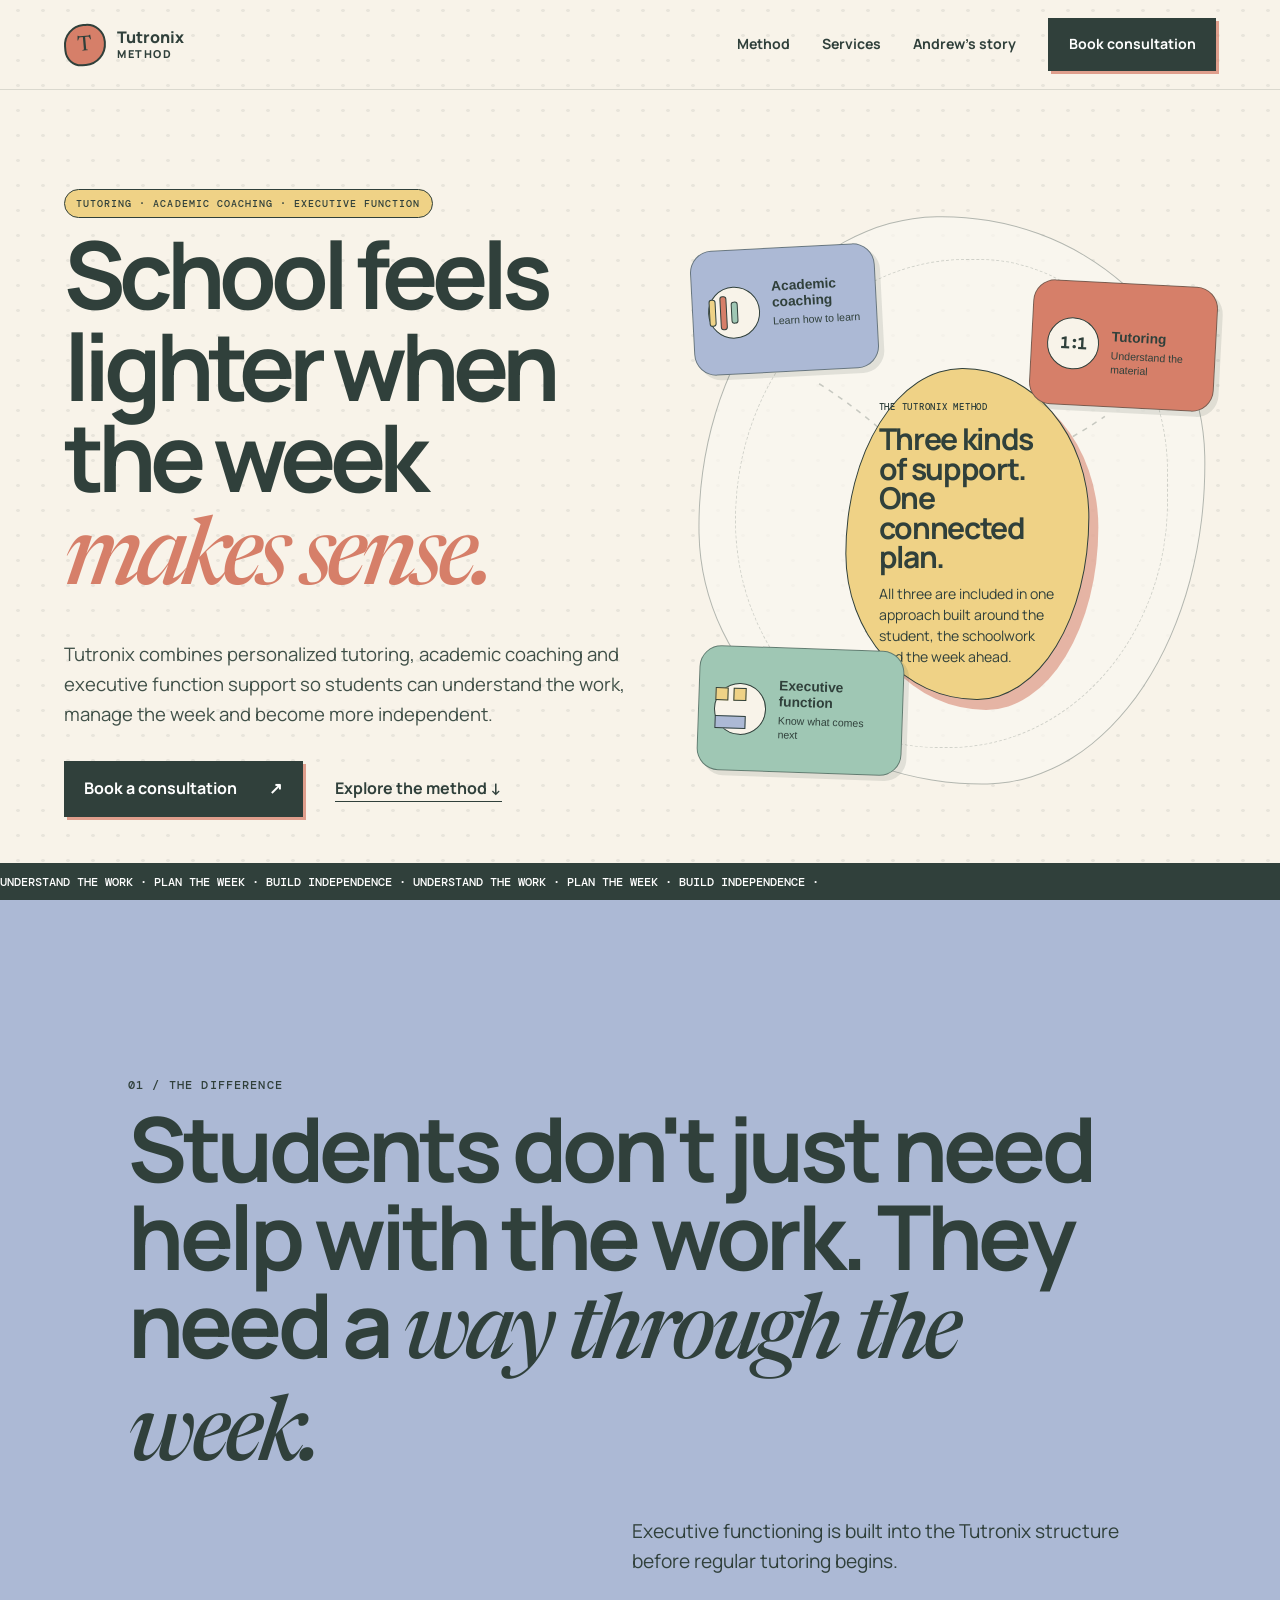
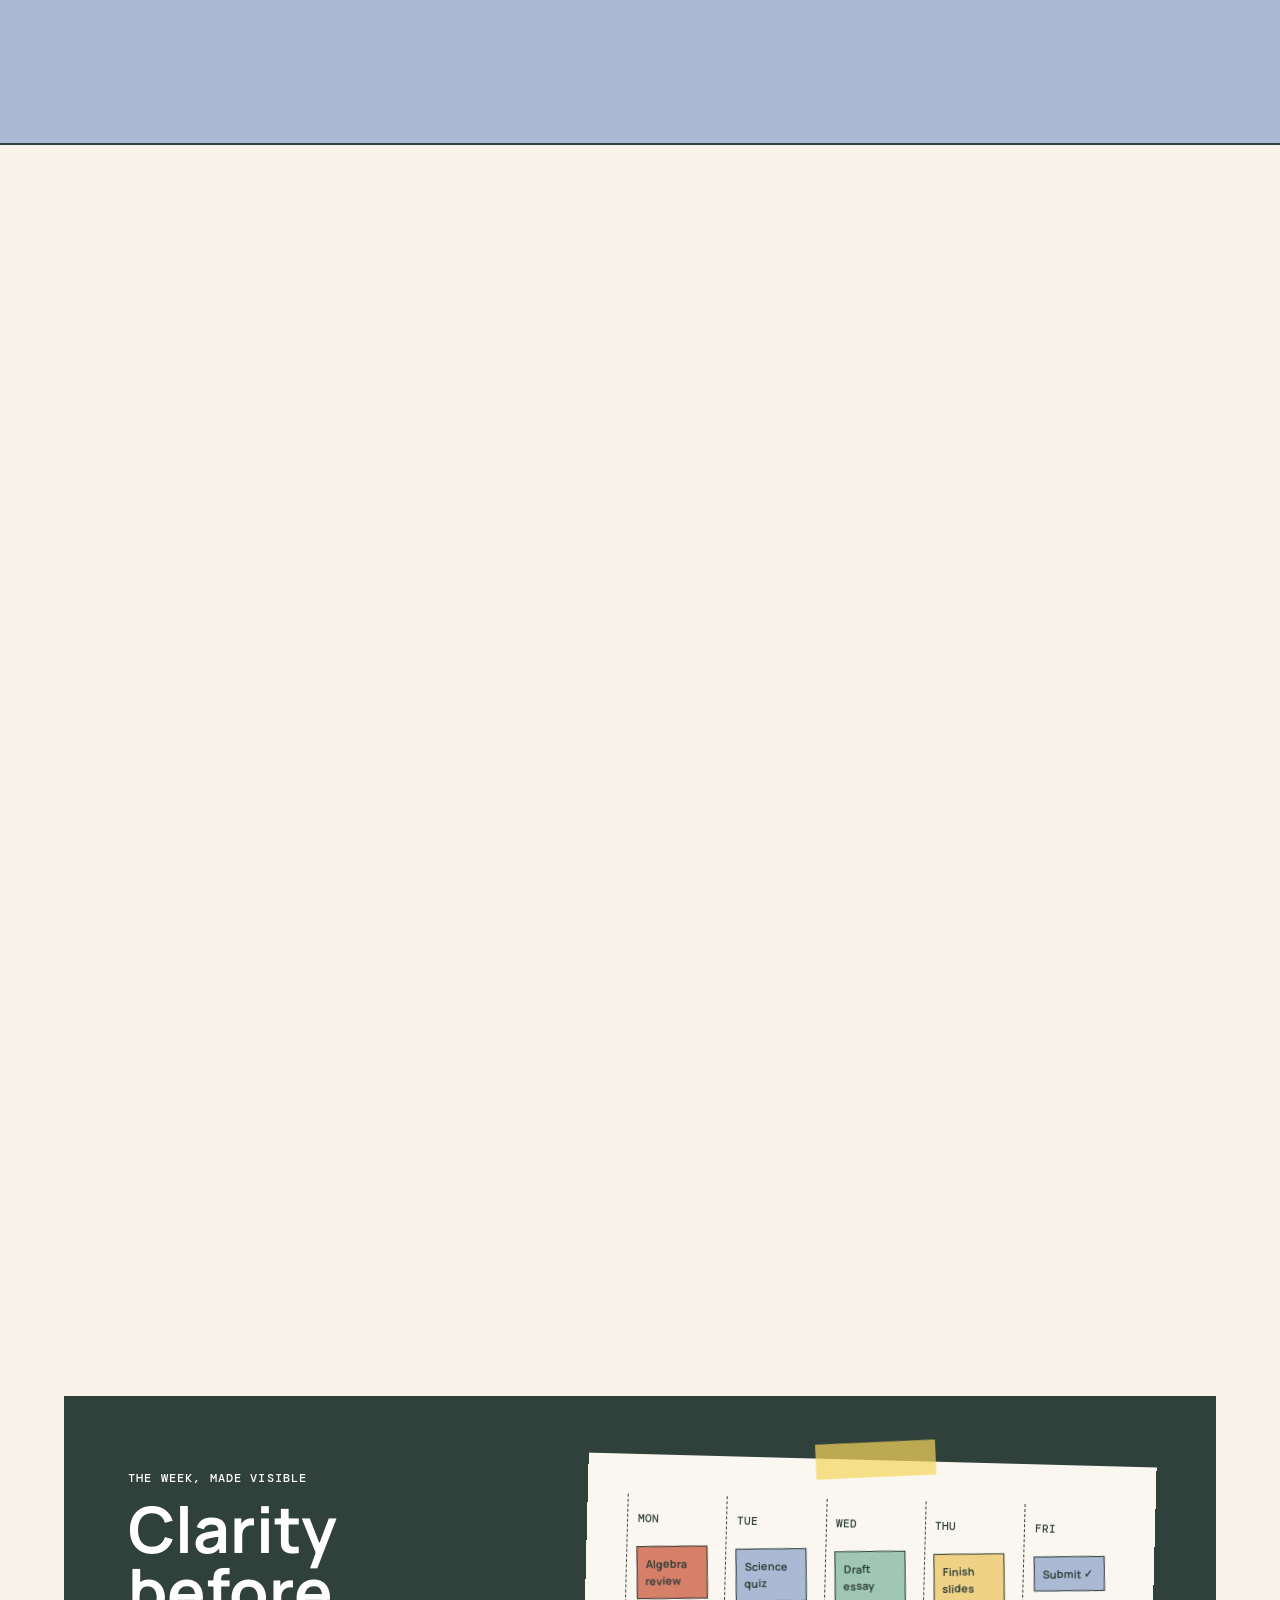
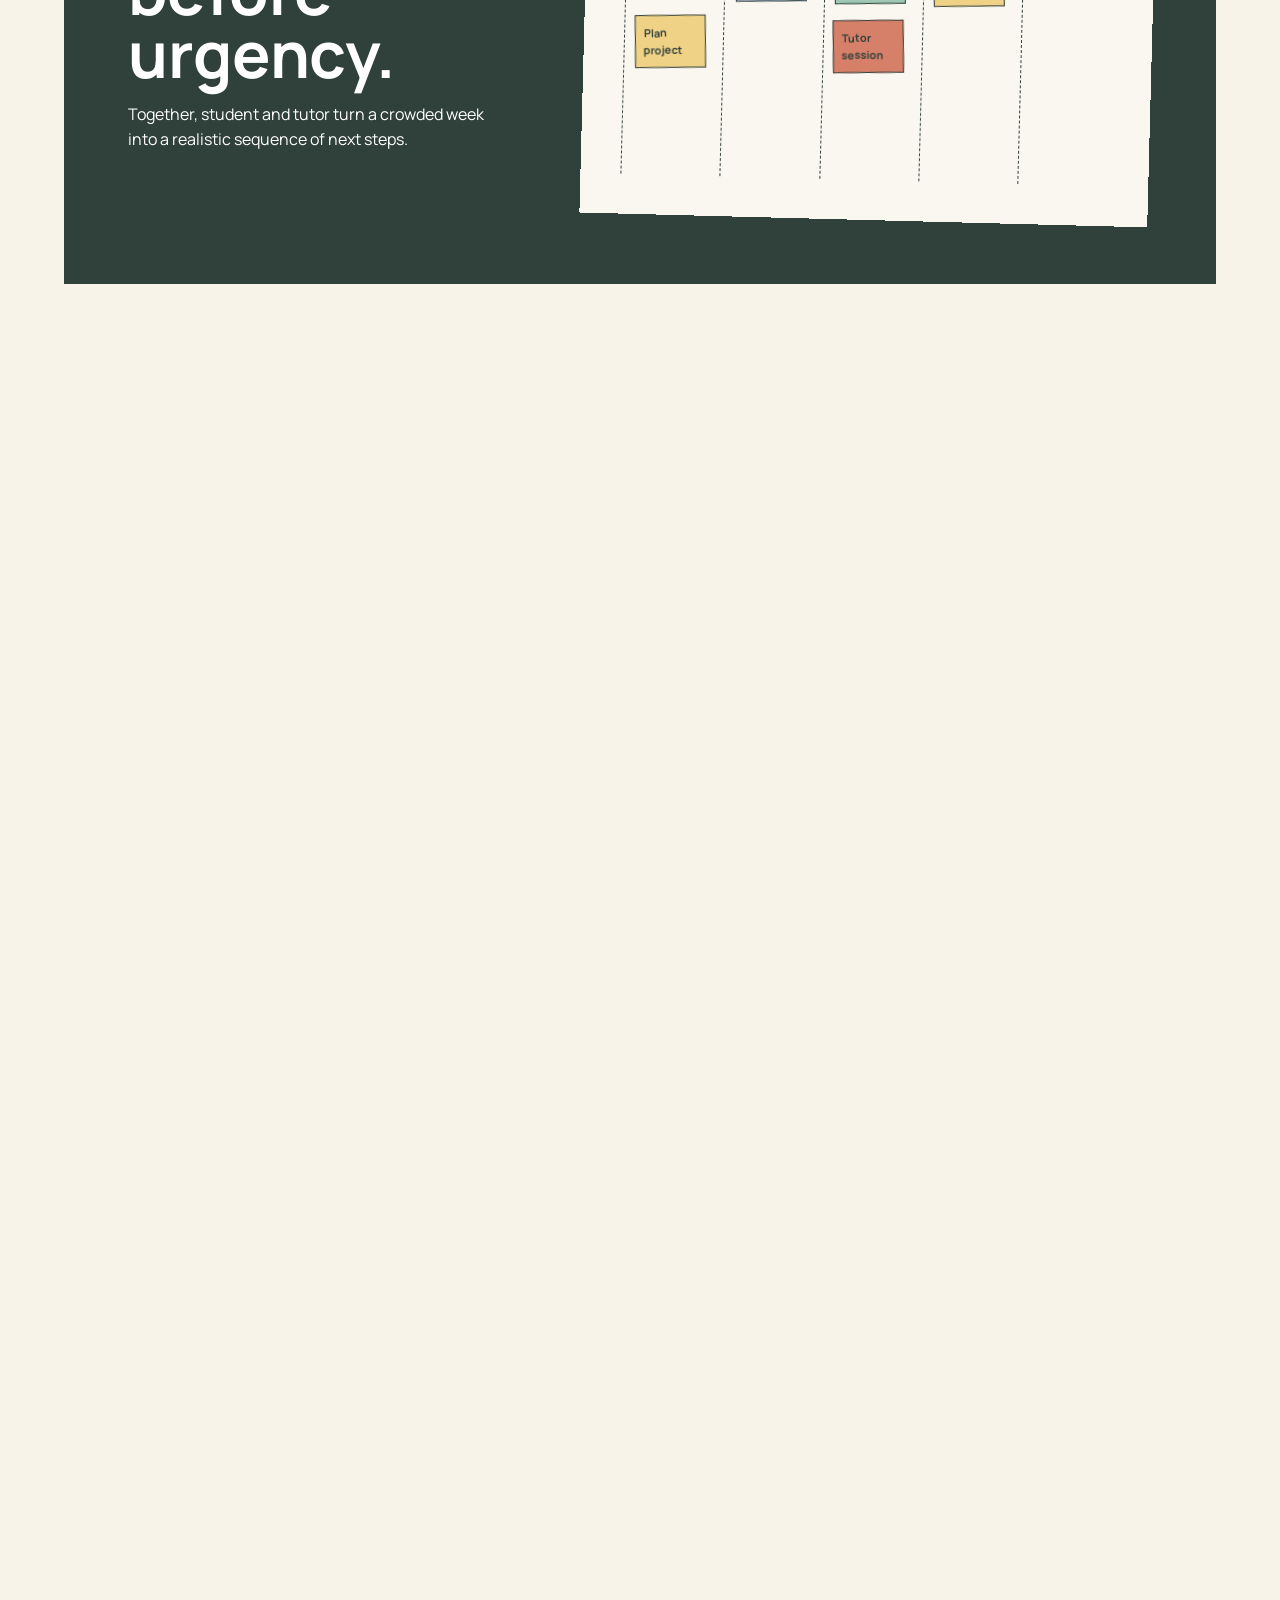
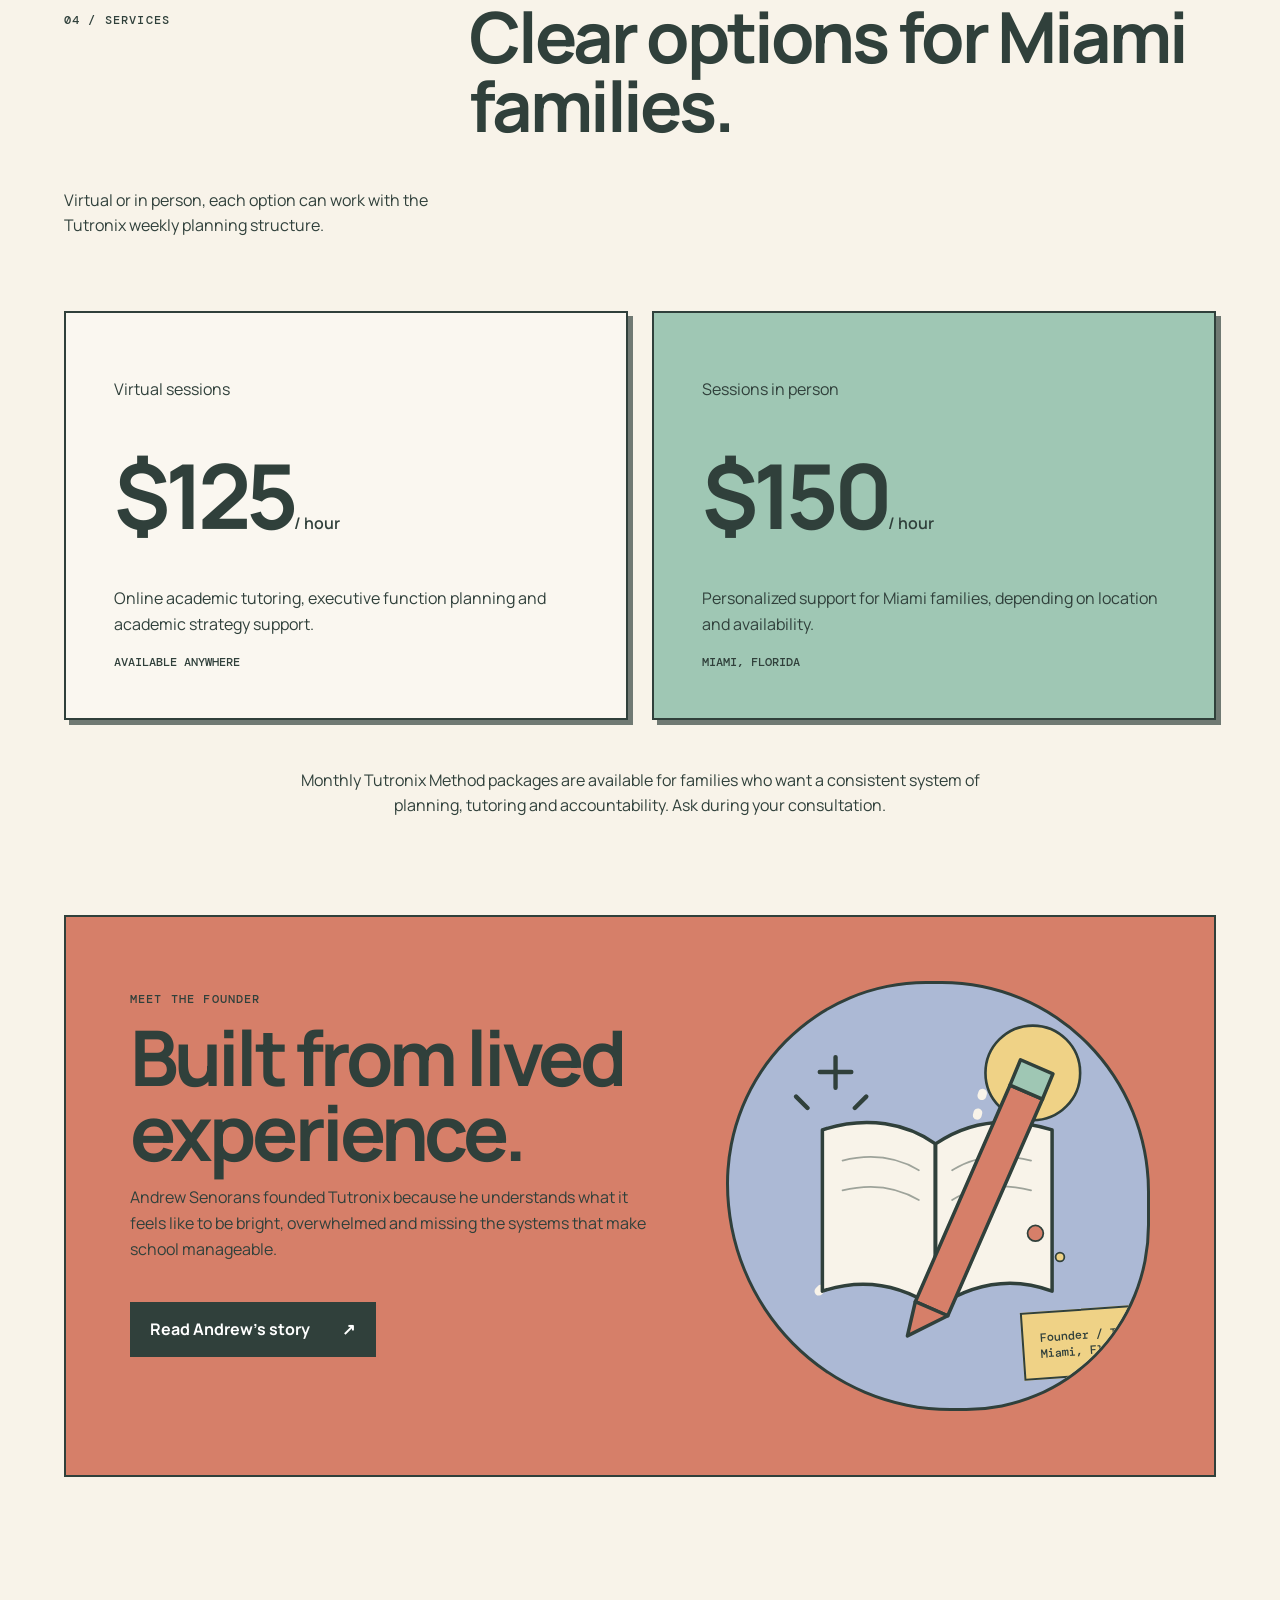
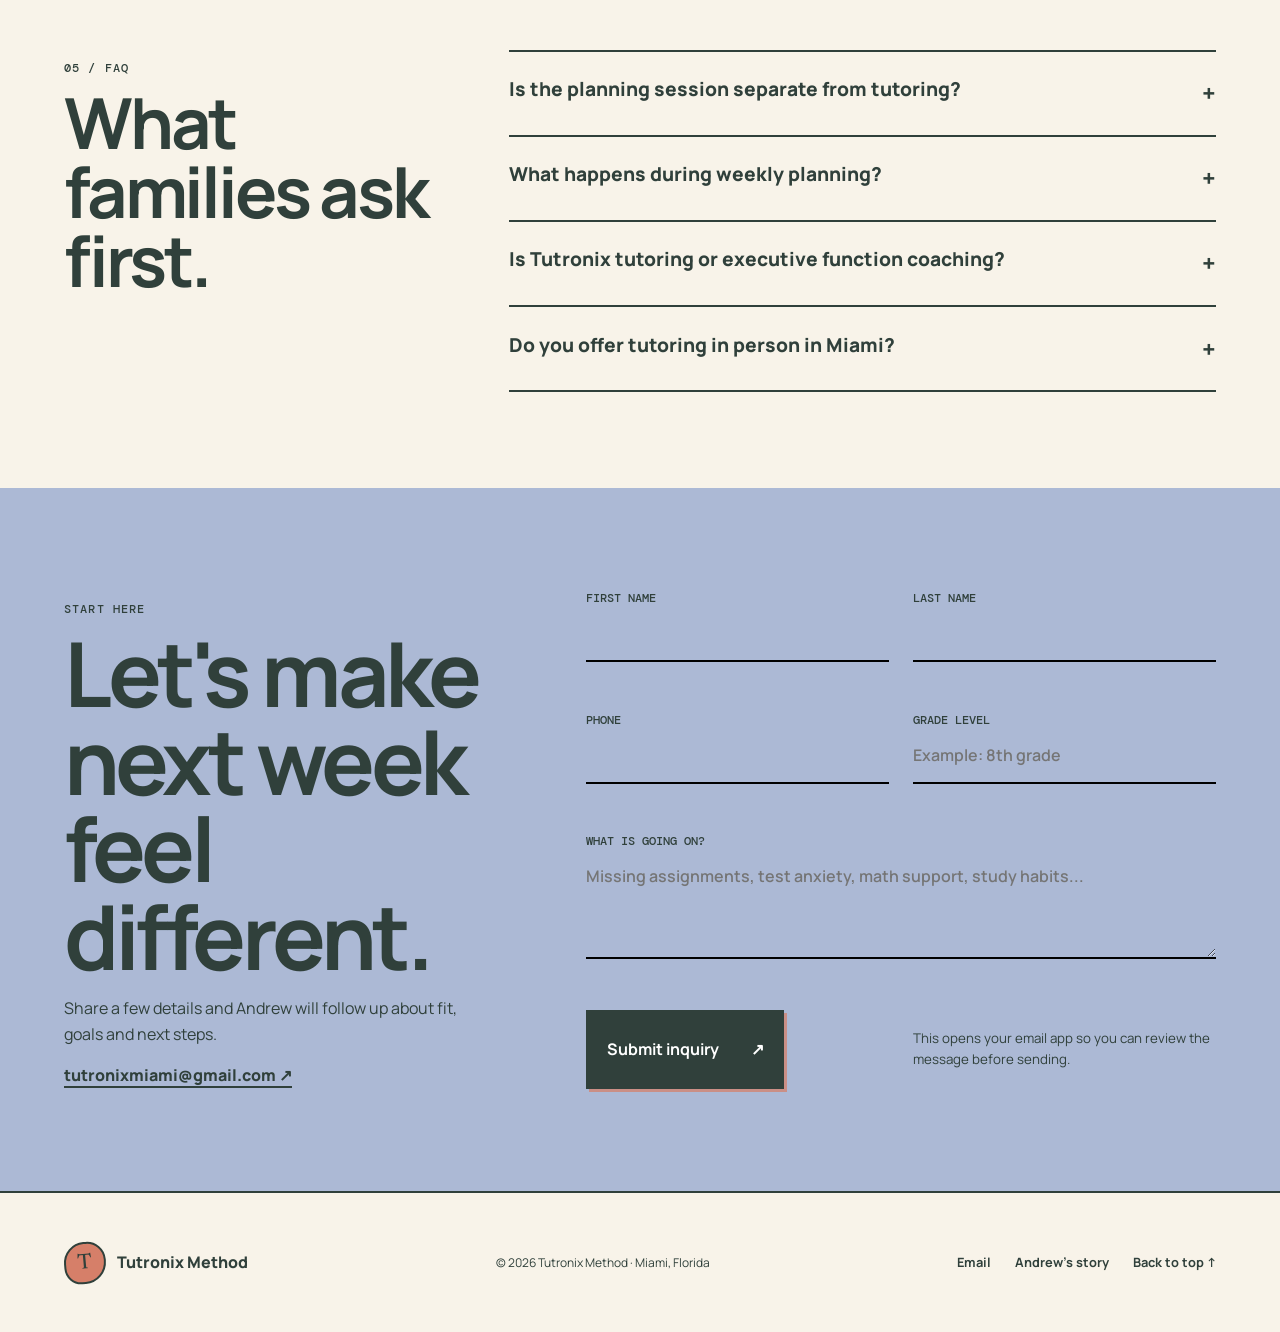
==== commit c82c6da8: "Tighten website section spacing" ====
--- a/index.html
+++ b/index.html
@@ -6,7 +6,7 @@
   <title>Tutronix Method | Tutoring with a plan</title>
   <link rel="preconnect" href="https://fonts.googleapis.com"><link rel="preconnect" href="https://fonts.gstatic.com" crossorigin>
   <link href="https://fonts.googleapis.com/css2?family=DM+Mono:wght@400;500&family=Manrope:wght@400;600;700;800&family=Newsreader:ital,opsz,wght@0,6..72,500;1,6..72,500&display=swap" rel="stylesheet">
-  <link rel="stylesheet" href="styles.css?v=20260729-1"><link rel="stylesheet" href="theme.css?v=20260729-4"><link rel="stylesheet" href="transitions.css?v=20260729-2"><link rel="stylesheet" href="hero-system.css?v=20260729-2"><link rel="stylesheet" href="method.css?v=20260729-1"><link rel="stylesheet" href="brain.css?v=20260729-1"><link rel="stylesheet" href="portrait.css?v=20260729-1"><script src="script.js?v=20260729-2" defer></script><script src="transitions.js?v=20260729-1" defer></script><script src="hero-system.js?v=20260729-1" defer></script><script src="method.js?v=20260729-1" defer></script><script src="brain.js?v=20260729-1" defer></script>
+  <link rel="stylesheet" href="styles.css?v=20260729-1"><link rel="stylesheet" href="theme.css?v=20260729-4"><link rel="stylesheet" href="transitions.css?v=20260729-3"><link rel="stylesheet" href="hero-system.css?v=20260729-2"><link rel="stylesheet" href="method.css?v=20260729-1"><link rel="stylesheet" href="brain.css?v=20260729-1"><link rel="stylesheet" href="portrait.css?v=20260729-1"><link rel="stylesheet" href="spacing.css?v=20260729-1"><script src="script.js?v=20260729-2" defer></script><script src="transitions.js?v=20260729-2" defer></script><script src="hero-system.js?v=20260729-1" defer></script><script src="method.js?v=20260729-1" defer></script><script src="brain.js?v=20260729-1" defer></script>
 </head>
 <body>
   <a class="skip" href="#main">Skip to content</a><div class="cursor" aria-hidden="true"></div>
--- a/transitions.css
+++ b/transitions.css
@@ -68,17 +68,17 @@
 .flow-section[data-tone="coral"] { --flow-color: var(--orange); }
 
 .flow-ready .flow-section[data-flow="left"] .reveal:not(.visible) {
-  transform: translate3d(0, 72px, 0);
-  filter: blur(8px);
+  transform: translate3d(-38px, 24px, 0);
+  filter: blur(2px);
 }
 
 .flow-ready .flow-section[data-flow="right"] .reveal:not(.visible) {
-  transform: translate3d(0, 72px, 0);
-  filter: blur(8px);
+  transform: translate3d(38px, 24px, 0);
+  filter: blur(2px);
 }
 
 .flow-ready .flow-section .reveal {
-  transition: opacity 1s ease, transform 1.25s cubic-bezier(.16, 1, .3, 1), filter 1s ease;
+  transition: opacity .8s ease, transform .9s cubic-bezier(.22, 1, .36, 1), filter .7s ease;
 }
 
 .flow-ready .flow-section .reveal.visible {
@@ -86,38 +86,25 @@
 }
 
 .flow-ready .flow-section {
-  isolation: isolate;
   opacity: 0;
   clip-path: inset(0 0 100% 0);
   will-change: clip-path, opacity;
 }
 
 .flow-ready .flow-section.flow-visible {
-  animation: section-curtain-reveal 1.55s cubic-bezier(.16, 1, .3, 1) both;
+  animation: section-curtain-reveal 1.15s cubic-bezier(.22, 1, .36, 1) both;
 }
 
 .flow-ready .flow-section.flow-visible:nth-of-type(even) {
   animation-name: section-curtain-reveal-soft;
 }
 
-.flow-ready .flow-section::before {
-  content: "";
-  position: absolute;
-  z-index: 50;
-  inset: 0;
-  background: var(--flow-color, var(--orange));
-  pointer-events: none;
-  transform: scaleY(1);
-  transform-origin: bottom;
+.flow-ready .flow-section.flow-skip {
+  opacity: 1;
+  clip-path: none;
+  animation: none;
 }
 
-.flow-ready .flow-section[data-flow="right"]::before {
-  transform-origin: top;
-}
-
-.flow-ready .flow-section.flow-visible::before {
-  animation: dramatic-color-curtain 1.55s cubic-bezier(.76, 0, .24, 1) both;
-}
 
 @keyframes flow-marker-left {
   0% { left: 0; opacity: 0; transform: scale(.65); }
@@ -159,16 +146,6 @@
   }
 }
 
-@keyframes dramatic-color-curtain {
-  0%, 28% {
-    opacity: 1;
-    transform: scaleY(1);
-  }
-  100% {
-    opacity: 1;
-    transform: scaleY(0);
-  }
-}
 
 @media (max-width: 560px) {
   .section-flow { left: 1rem; right: 1rem; }
@@ -190,9 +167,4 @@
     clip-path: none;
     animation: none;
   }
-  .flow-ready .flow-section::before,
-  .flow-ready .flow-section.flow-visible::before {
-    display: none;
-    animation: none;
-  }
 }
--- a/spacing.css
+++ b/spacing.css
@@ -0,0 +1,57 @@
+/* A tighter desktop rhythm while preserving the generous editorial layout. */
+@media (min-width: 901px) {
+  .method,
+  .services,
+  .faq {
+    padding-top: 7.5vw;
+    padding-bottom: 7.5vw;
+  }
+
+  .method-heading {
+    margin-bottom: clamp(2.75rem, 4vw, 4.5rem);
+  }
+
+  .method-track {
+    min-height: 480px;
+  }
+
+  .section-head {
+    margin-bottom: 3.5rem;
+  }
+
+  .planboard {
+    margin-bottom: 6vw;
+    padding: 5vw;
+  }
+
+  .price {
+    min-height: 350px;
+  }
+
+  .story {
+    margin-bottom: 6vw;
+    padding: 5vw;
+  }
+
+  .contact {
+    padding-top: 8vw;
+    padding-bottom: 8vw;
+  }
+}
+
+@media (max-width: 560px) {
+  .manifesto,
+  .method,
+  .services,
+  .faq,
+  .outcomes,
+  .contact {
+    padding-top: 5rem;
+    padding-bottom: 5rem;
+  }
+
+  .planboard,
+  .story {
+    margin-bottom: 5rem;
+  }
+}
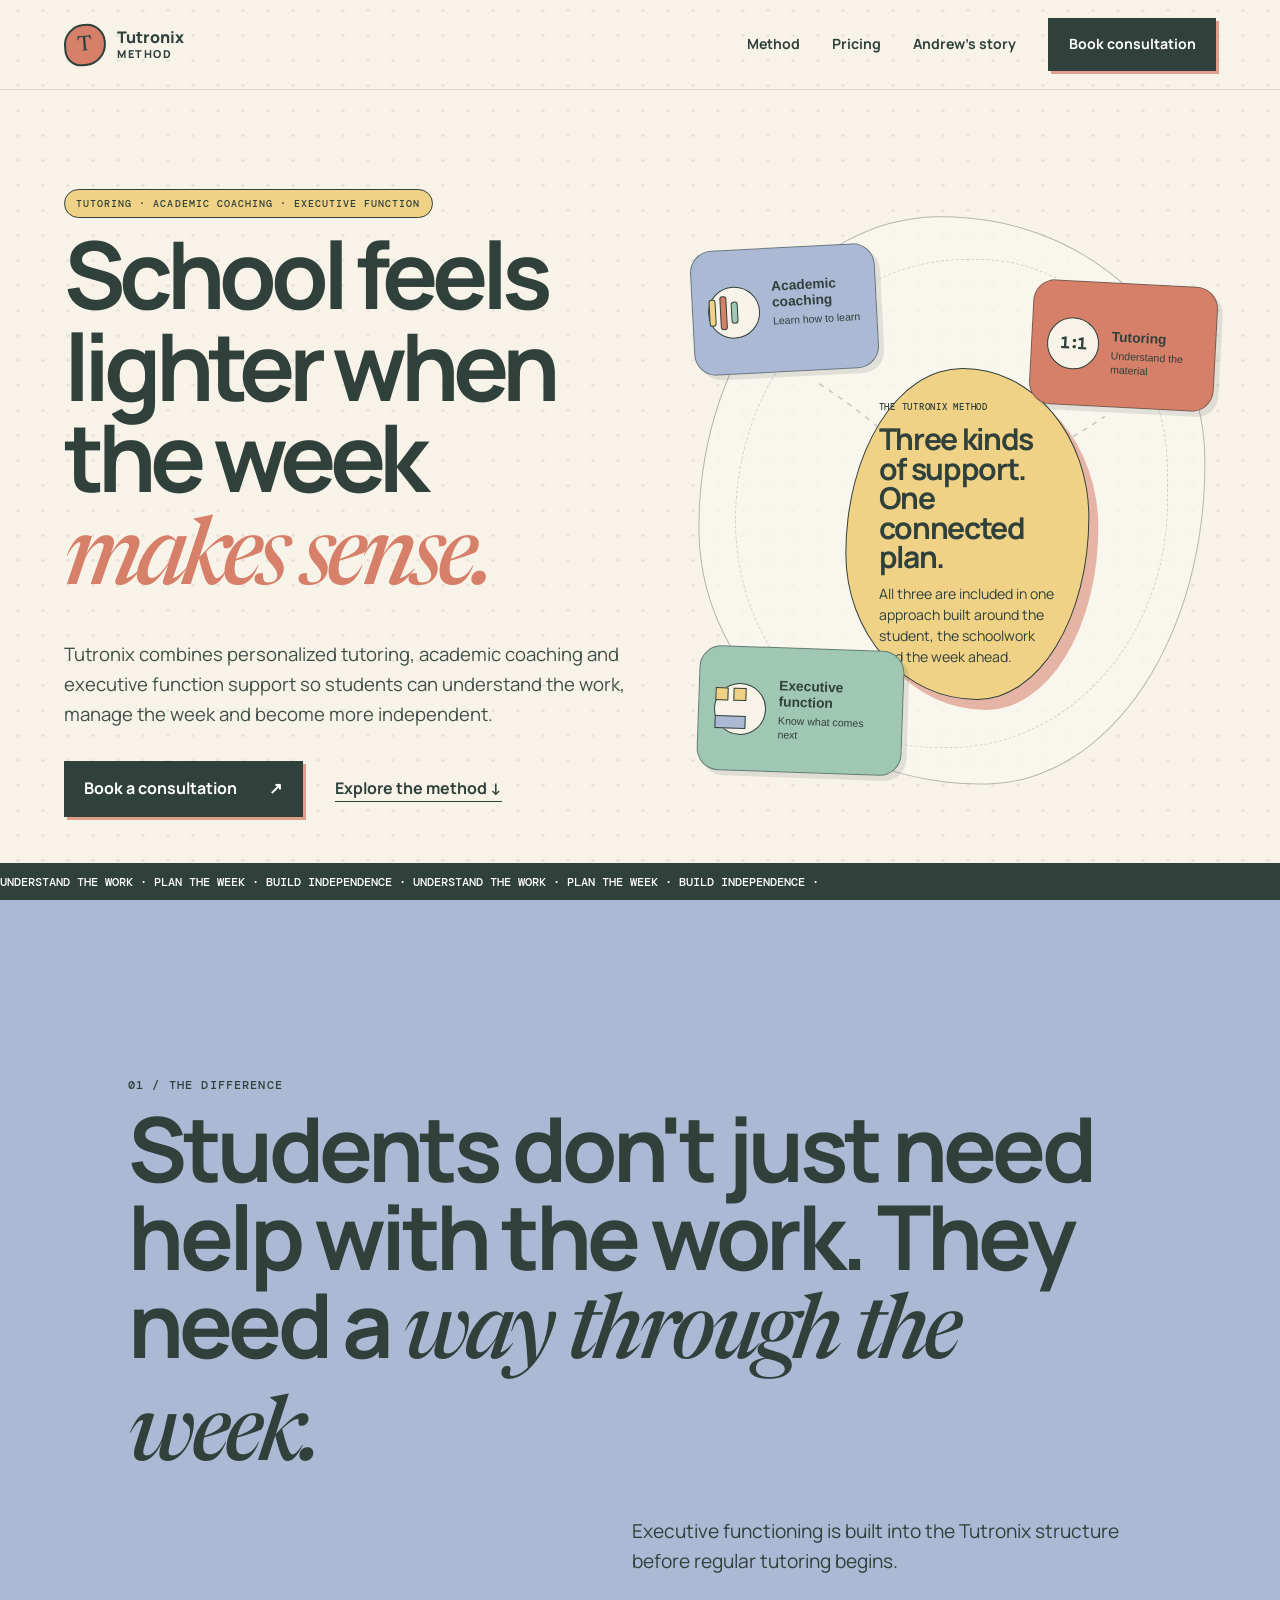
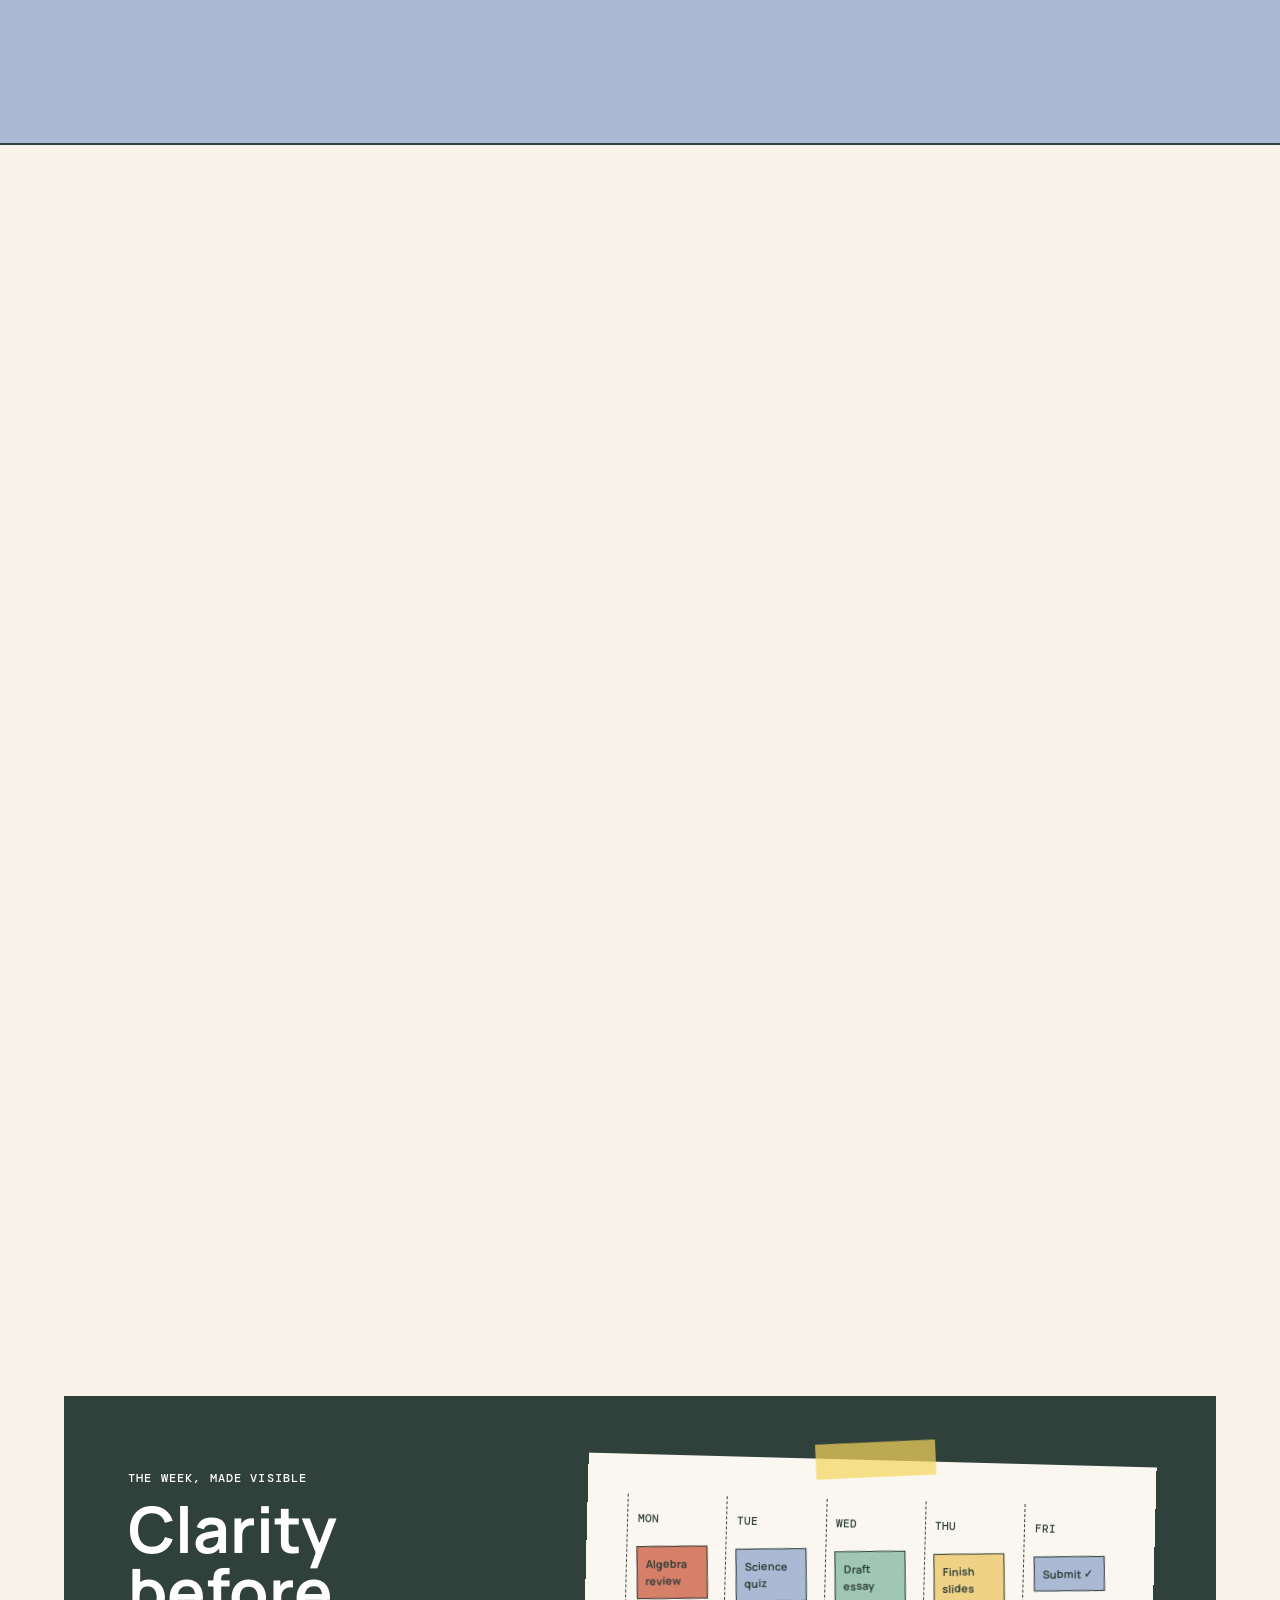
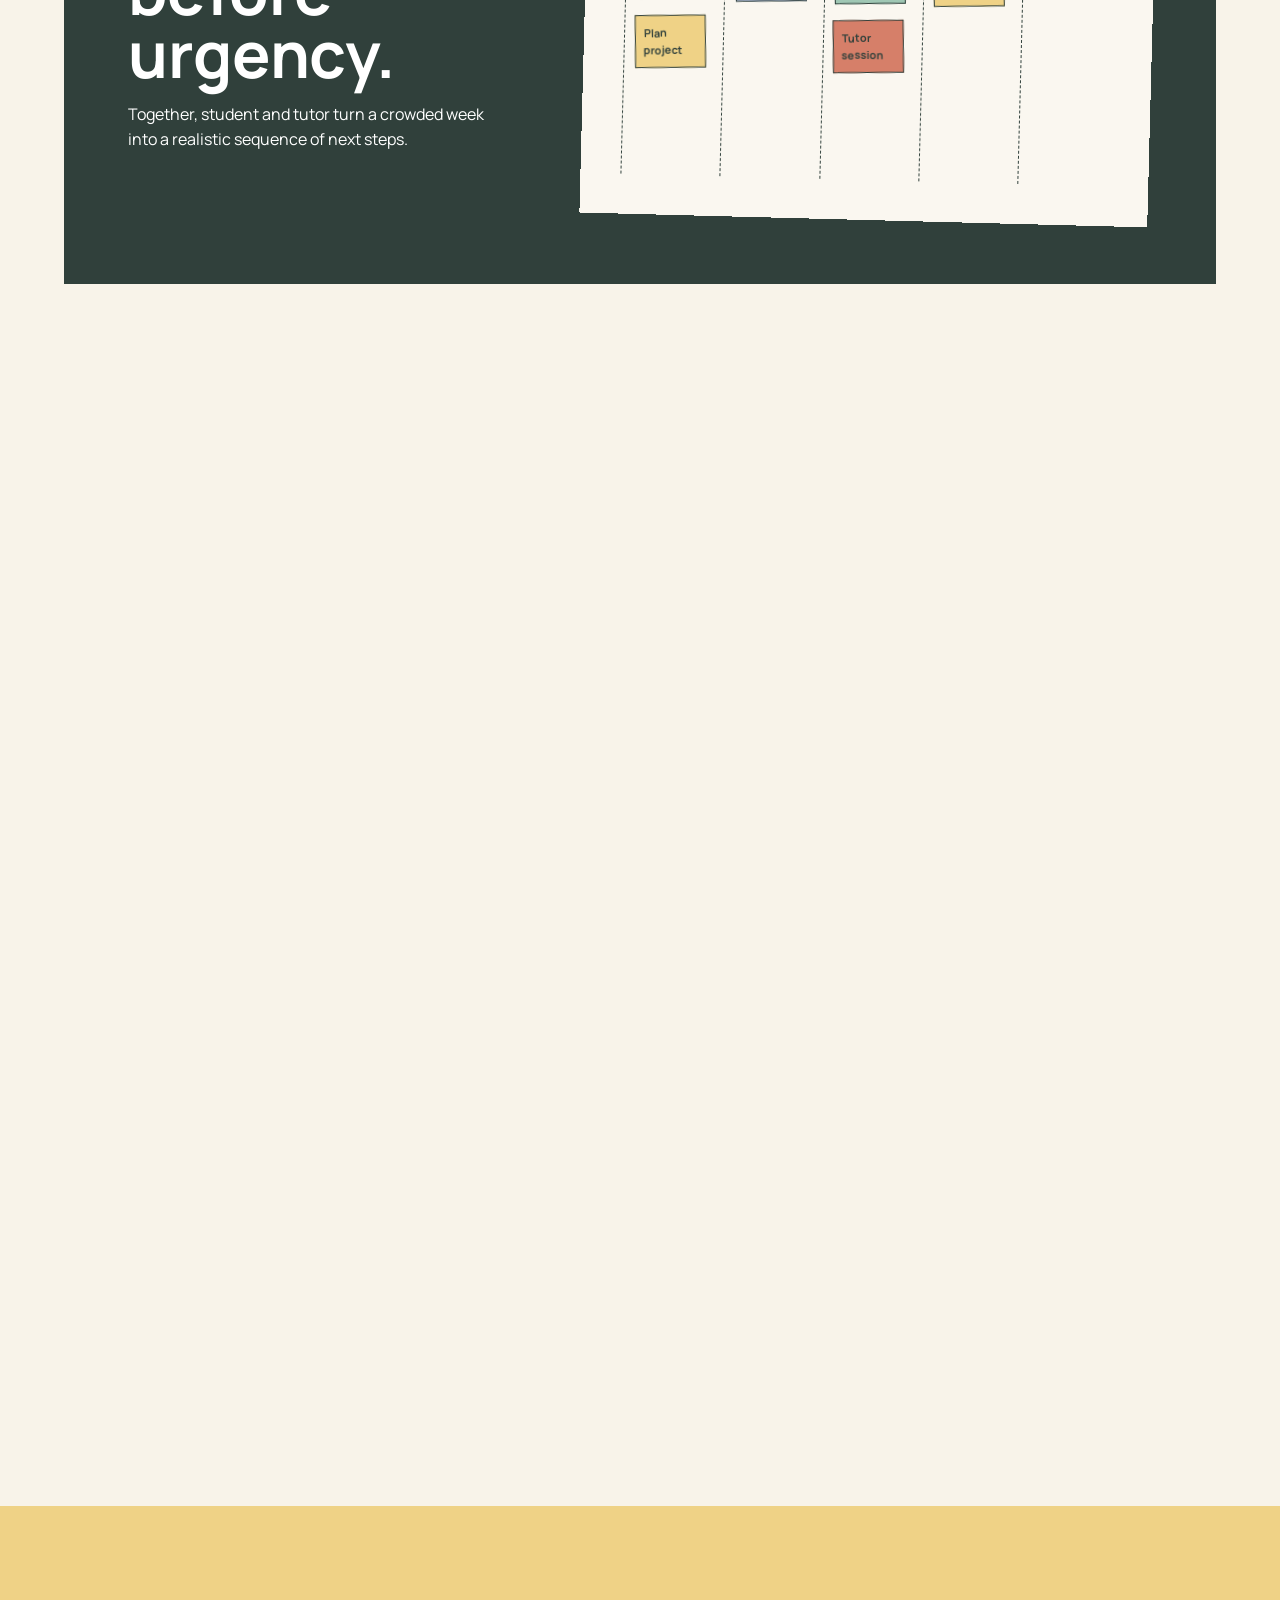
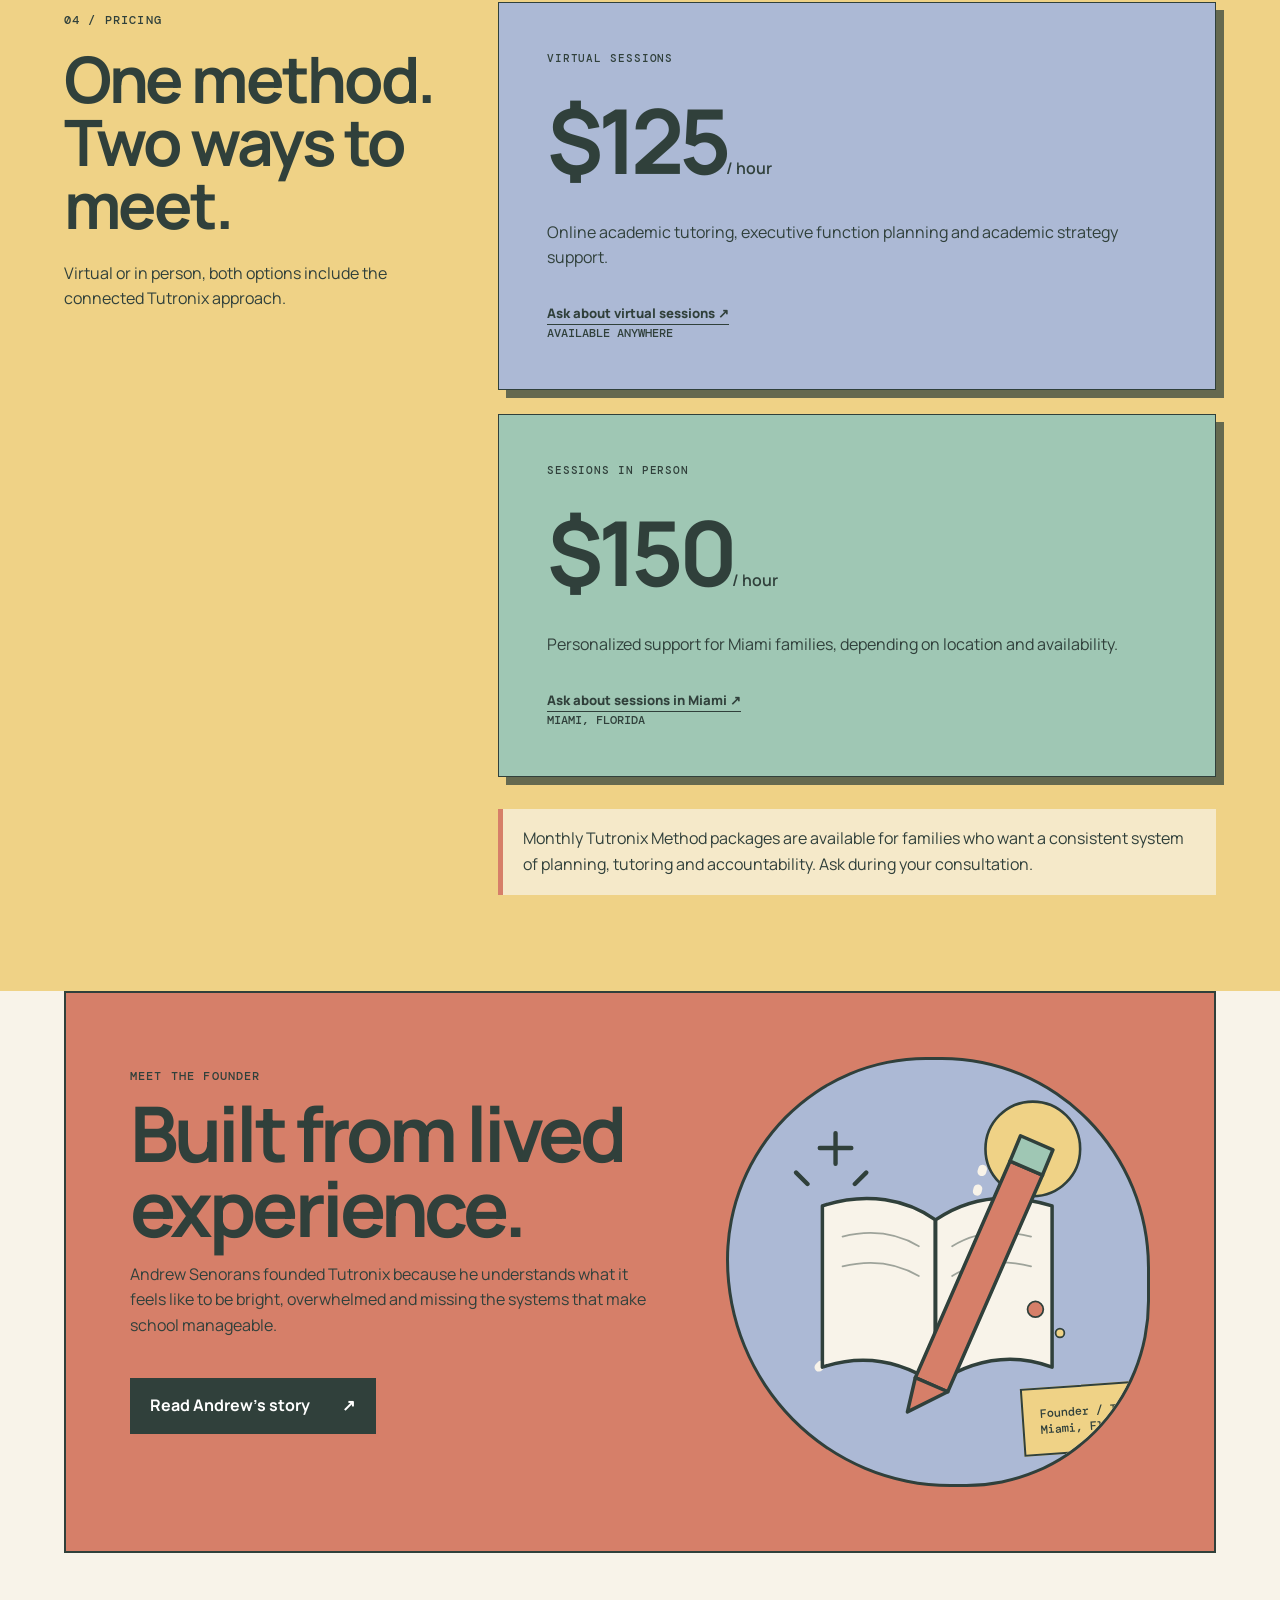
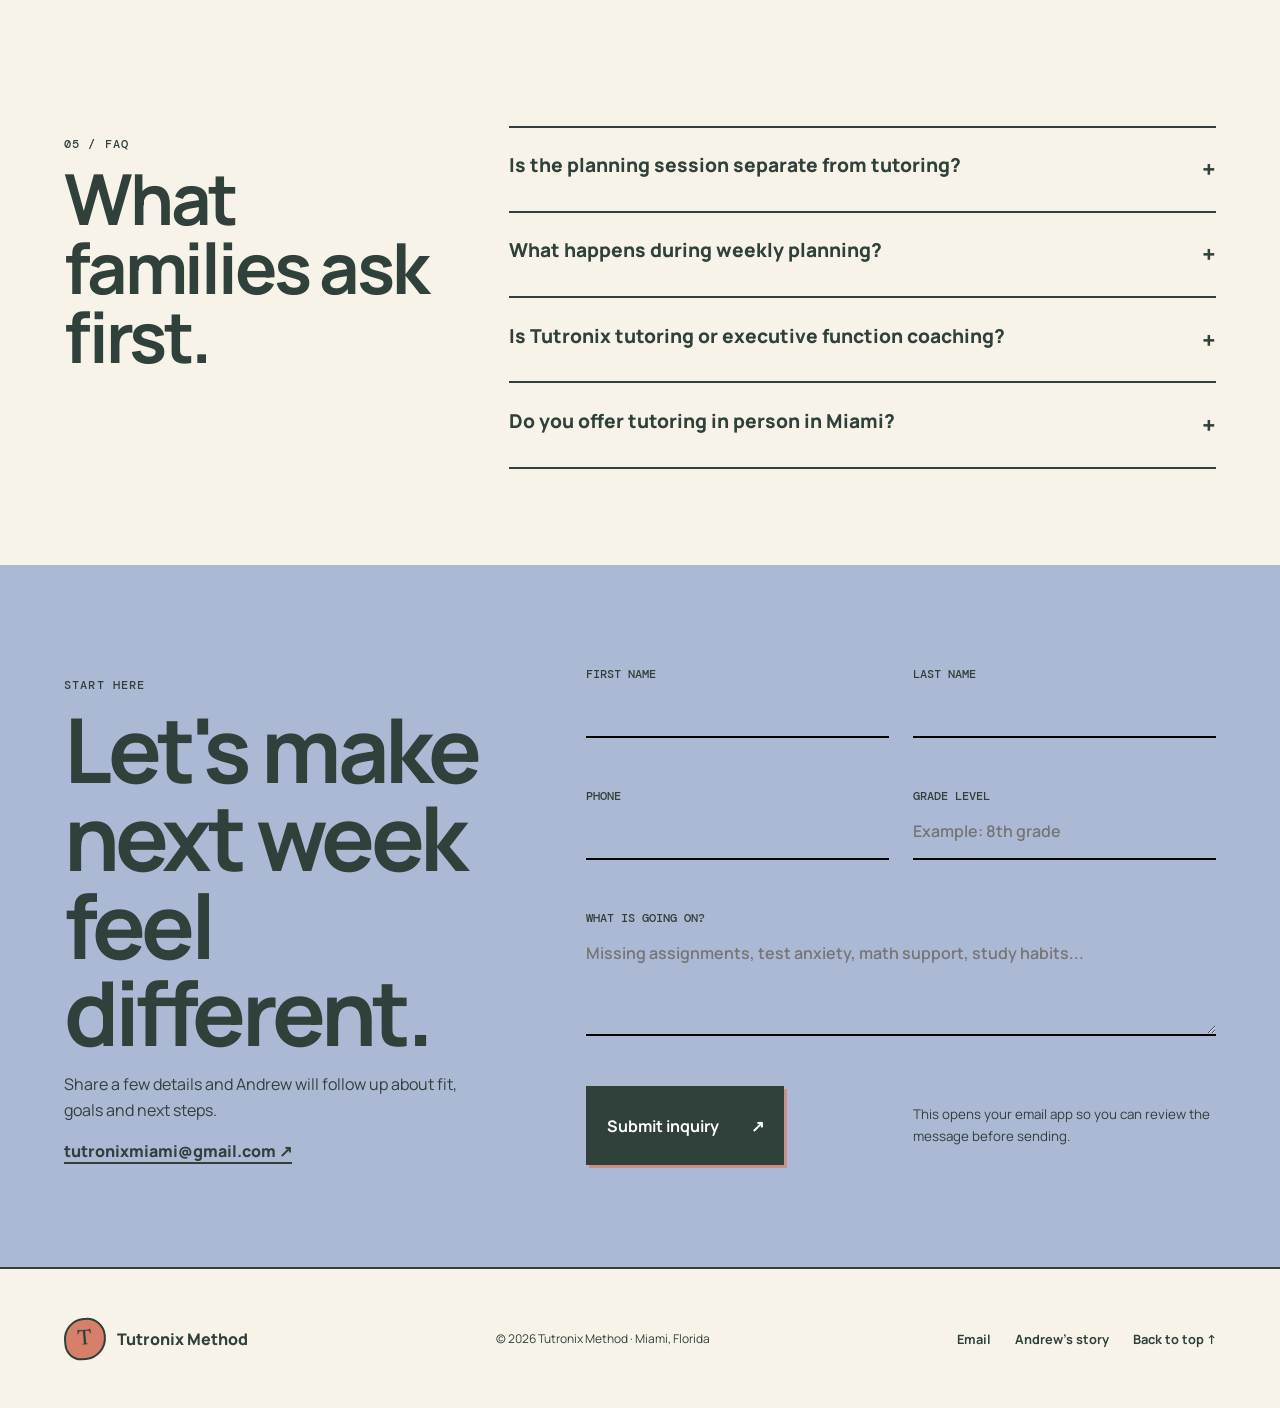
==== commit 43cf45c3: "Make pricing section more prominent" ====
--- a/index.html
+++ b/index.html
@@ -6,11 +6,11 @@
   <title>Tutronix Method | Tutoring with a plan</title>
   <link rel="preconnect" href="https://fonts.googleapis.com"><link rel="preconnect" href="https://fonts.gstatic.com" crossorigin>
   <link href="https://fonts.googleapis.com/css2?family=DM+Mono:wght@400;500&family=Manrope:wght@400;600;700;800&family=Newsreader:ital,opsz,wght@0,6..72,500;1,6..72,500&display=swap" rel="stylesheet">
-  <link rel="stylesheet" href="styles.css?v=20260729-1"><link rel="stylesheet" href="theme.css?v=20260729-4"><link rel="stylesheet" href="transitions.css?v=20260729-3"><link rel="stylesheet" href="hero-system.css?v=20260729-2"><link rel="stylesheet" href="method.css?v=20260729-1"><link rel="stylesheet" href="brain.css?v=20260729-1"><link rel="stylesheet" href="portrait.css?v=20260729-1"><link rel="stylesheet" href="spacing.css?v=20260729-1"><script src="script.js?v=20260729-2" defer></script><script src="transitions.js?v=20260729-2" defer></script><script src="hero-system.js?v=20260729-1" defer></script><script src="method.js?v=20260729-1" defer></script><script src="brain.js?v=20260729-1" defer></script>
+  <link rel="stylesheet" href="styles.css?v=20260729-1"><link rel="stylesheet" href="theme.css?v=20260729-4"><link rel="stylesheet" href="transitions.css?v=20260729-3"><link rel="stylesheet" href="hero-system.css?v=20260729-2"><link rel="stylesheet" href="method.css?v=20260729-1"><link rel="stylesheet" href="brain.css?v=20260729-1"><link rel="stylesheet" href="portrait.css?v=20260729-1"><link rel="stylesheet" href="spacing.css?v=20260729-1"><link rel="stylesheet" href="pricing.css?v=20260729-1"><script src="script.js?v=20260729-2" defer></script><script src="transitions.js?v=20260729-2" defer></script><script src="hero-system.js?v=20260729-1" defer></script><script src="method.js?v=20260729-1" defer></script><script src="brain.js?v=20260729-1" defer></script>
 </head>
 <body>
   <a class="skip" href="#main">Skip to content</a><div class="cursor" aria-hidden="true"></div>
-  <header class="nav"><a class="brand" href="#home"><span class="brand-mark">T</span><span>Tutronix<br><small>Method</small></span></a><button class="menu" aria-expanded="false" aria-controls="navlinks">Menu <span>↗</span></button><nav id="navlinks"><a href="#method">Method</a><a href="#services">Services</a><a href="about.html">Andrew's story</a><a class="nav-cta" href="#contact">Book consultation</a></nav></header>
+  <header class="nav"><a class="brand" href="#home"><span class="brand-mark">T</span><span>Tutronix<br><small>Method</small></span></a><button class="menu" aria-expanded="false" aria-controls="navlinks">Menu <span>↗</span></button><nav id="navlinks"><a href="#method">Method</a><a href="#services">Pricing</a><a href="about.html">Andrew's story</a><a class="nav-cta" href="#contact">Book consultation</a></nav></header>
   <main id="main">
     <section class="hero" id="home">
       <div class="hero-copy reveal"><p class="eyebrow">Tutoring · Academic coaching · Executive function</p><h1>School feels lighter when the week <em>makes sense.</em></h1><p class="lede">Tutronix combines personalized tutoring, academic coaching and executive function support so students can understand the work, manage the week and become more independent.</p><div class="actions"><a class="button" href="#contact">Book a consultation <span>↗</span></a><a class="text-link" href="#method">Explore the method ↓</a></div></div>
@@ -81,9 +81,9 @@
         </article>
       </div>
     </section>
-    <section class="services" id="services"><div class="section-head reveal"><p class="section-no">04 / SERVICES</p><h2>Clear options for Miami families.</h2><p>Virtual or in person, each option can work with the Tutronix weekly planning structure.</p></div><div class="price-grid">
-      <article class="price reveal"><p>Virtual sessions</p><h3>$125<small>/ hour</small></h3><p>Online academic tutoring, executive function planning and academic strategy support.</p><span>Available anywhere</span></article>
-      <article class="price featured reveal"><p>Sessions in person</p><h3>$150<small>/ hour</small></h3><p>Personalized support for Miami families, depending on location and availability.</p><span>Miami, Florida</span></article>
+    <section class="services" id="services"><div class="section-head reveal"><p class="section-no">04 / PRICING</p><h2>One method.<br>Two ways to meet.</h2><p>Virtual or in person, both options include the connected Tutronix approach.</p></div><div class="price-grid">
+      <article class="price reveal"><p>Virtual sessions</p><h3>$125<small>/ hour</small></h3><p>Online academic tutoring, executive function planning and academic strategy support.</p><a href="#contact">Ask about virtual sessions ↗</a><span>Available anywhere</span></article>
+      <article class="price featured reveal"><p>Sessions in person</p><h3>$150<small>/ hour</small></h3><p>Personalized support for Miami families, depending on location and availability.</p><a href="#contact">Ask about sessions in Miami ↗</a><span>Miami, Florida</span></article>
     </div><p class="package reveal">Monthly Tutronix Method packages are available for families who want a consistent system of planning, tutoring and accountability. Ask during your consultation.</p></section>
     <section class="story reveal"><div><p class="section-no">MEET THE FOUNDER</p><h2>Built from lived experience.</h2><p>Andrew Senorans founded Tutronix because he understands what it feels like to be bright, overwhelmed and missing the systems that make school manageable.</p><a class="button dark" href="about.html">Read Andrew's story <span>↗</span></a></div><div class="portrait portrait-art" role="img" aria-label="Illustration of a planner, pencil, and a clear path forward"><svg viewBox="0 0 420 460" aria-hidden="true"><circle class="portrait-sun" cx="318" cy="90" r="54"></circle><path class="portrait-path" d="M74 339C109 302 132 316 151 280C168 248 138 224 170 195C200 168 235 190 250 153C258 134 257 113 269 95"></path><g class="portrait-book"><path d="M78 155C129 138 175 148 207 171V358C168 332 125 323 78 339Z"></path><path d="M207 171C245 145 289 139 340 155V339C295 322 251 329 207 358Z"></path><path d="M207 171V358"></path><path d="M101 190C137 181 166 188 188 201M101 224C137 215 166 222 188 235M226 201C250 186 280 181 316 190M226 235C250 220 280 215 316 224"></path></g><g class="portrait-pencil"><path d="M292 104L329 120L221 367L184 351Z"></path><path d="M184 351L221 367L175 390Z"></path><path d="M292 104L329 120L341 91L304 75Z"></path></g><path class="portrait-spark" d="M93 107V72M75 89H111M115 130L128 117M61 130L48 117"></path><circle class="portrait-dot one" cx="321" cy="273" r="9"></circle><circle class="portrait-dot two" cx="349" cy="300" r="5"></circle></svg><i>Founder / Tutor<br>Miami, Florida</i></div></section>
     <section class="faq"><div class="section-head reveal"><p class="section-no">05 / FAQ</p><h2>What families ask first.</h2></div><div class="accordions">
--- a/pricing.css
+++ b/pricing.css
@@ -0,0 +1,110 @@
+.services {
+  background: var(--yellow);
+}
+
+.services .section-head h2 {
+  max-width: 620px;
+}
+
+.services .price-grid {
+  align-items: stretch;
+}
+
+.services .price:first-child {
+  background: var(--blue);
+}
+
+.services .price {
+  border-width: 1px;
+  box-shadow: 8px 8px 0 rgba(48, 64, 59, .72);
+  transition: transform .35s cubic-bezier(.22, 1, .36, 1), box-shadow .35s ease;
+}
+
+.services .price:hover,
+.services .price:focus-within {
+  transform: translateY(-7px);
+  box-shadow: 11px 14px 0 rgba(48, 64, 59, .72);
+}
+
+.services .price > p:first-child {
+  margin-top: 0;
+  font: 500 .7rem DM Mono;
+  letter-spacing: .08em;
+  text-transform: uppercase;
+}
+
+.services .price h3 {
+  margin: 1.25rem 0;
+}
+
+.services .price a {
+  width: max-content;
+  max-width: 100%;
+  margin-top: 1rem;
+  border-bottom: 1px solid;
+  font-weight: 800;
+  font-size: .82rem;
+}
+
+.services .price a:focus-visible {
+  outline: 3px solid var(--paper);
+  outline-offset: 4px;
+}
+
+.services .package {
+  padding: 1.1rem 1.25rem;
+  border-left: 5px solid var(--orange);
+  background: rgba(248, 243, 233, .68);
+}
+
+@media (min-width: 901px) {
+  .services {
+    display: grid;
+    grid-template-columns: minmax(280px, .68fr) minmax(0, 1.32fr);
+    grid-template-rows: auto auto;
+    gap: 2rem 5vw;
+    align-items: start;
+  }
+
+  .services .section-head {
+    position: sticky;
+    top: 2rem;
+    display: block;
+    margin: 0;
+  }
+
+  .services .section-head h2 {
+    margin-top: 1.25rem;
+    font-size: clamp(3.4rem, 5vw, 6rem);
+  }
+
+  .services .section-head > p:last-child {
+    margin-top: 1.5rem;
+  }
+
+  .services .price-grid {
+    grid-template-columns: 1fr;
+    gap: 1.5rem;
+  }
+
+  .services .price {
+    min-height: 315px;
+  }
+
+  .services .package {
+    grid-column: 2;
+    max-width: none;
+    margin: 0;
+    text-align: left;
+  }
+}
+
+@media (max-width: 900px) {
+  .services .section-head {
+    margin-bottom: 3rem;
+  }
+
+  .services .price-grid {
+    grid-template-columns: 1fr;
+  }
+}
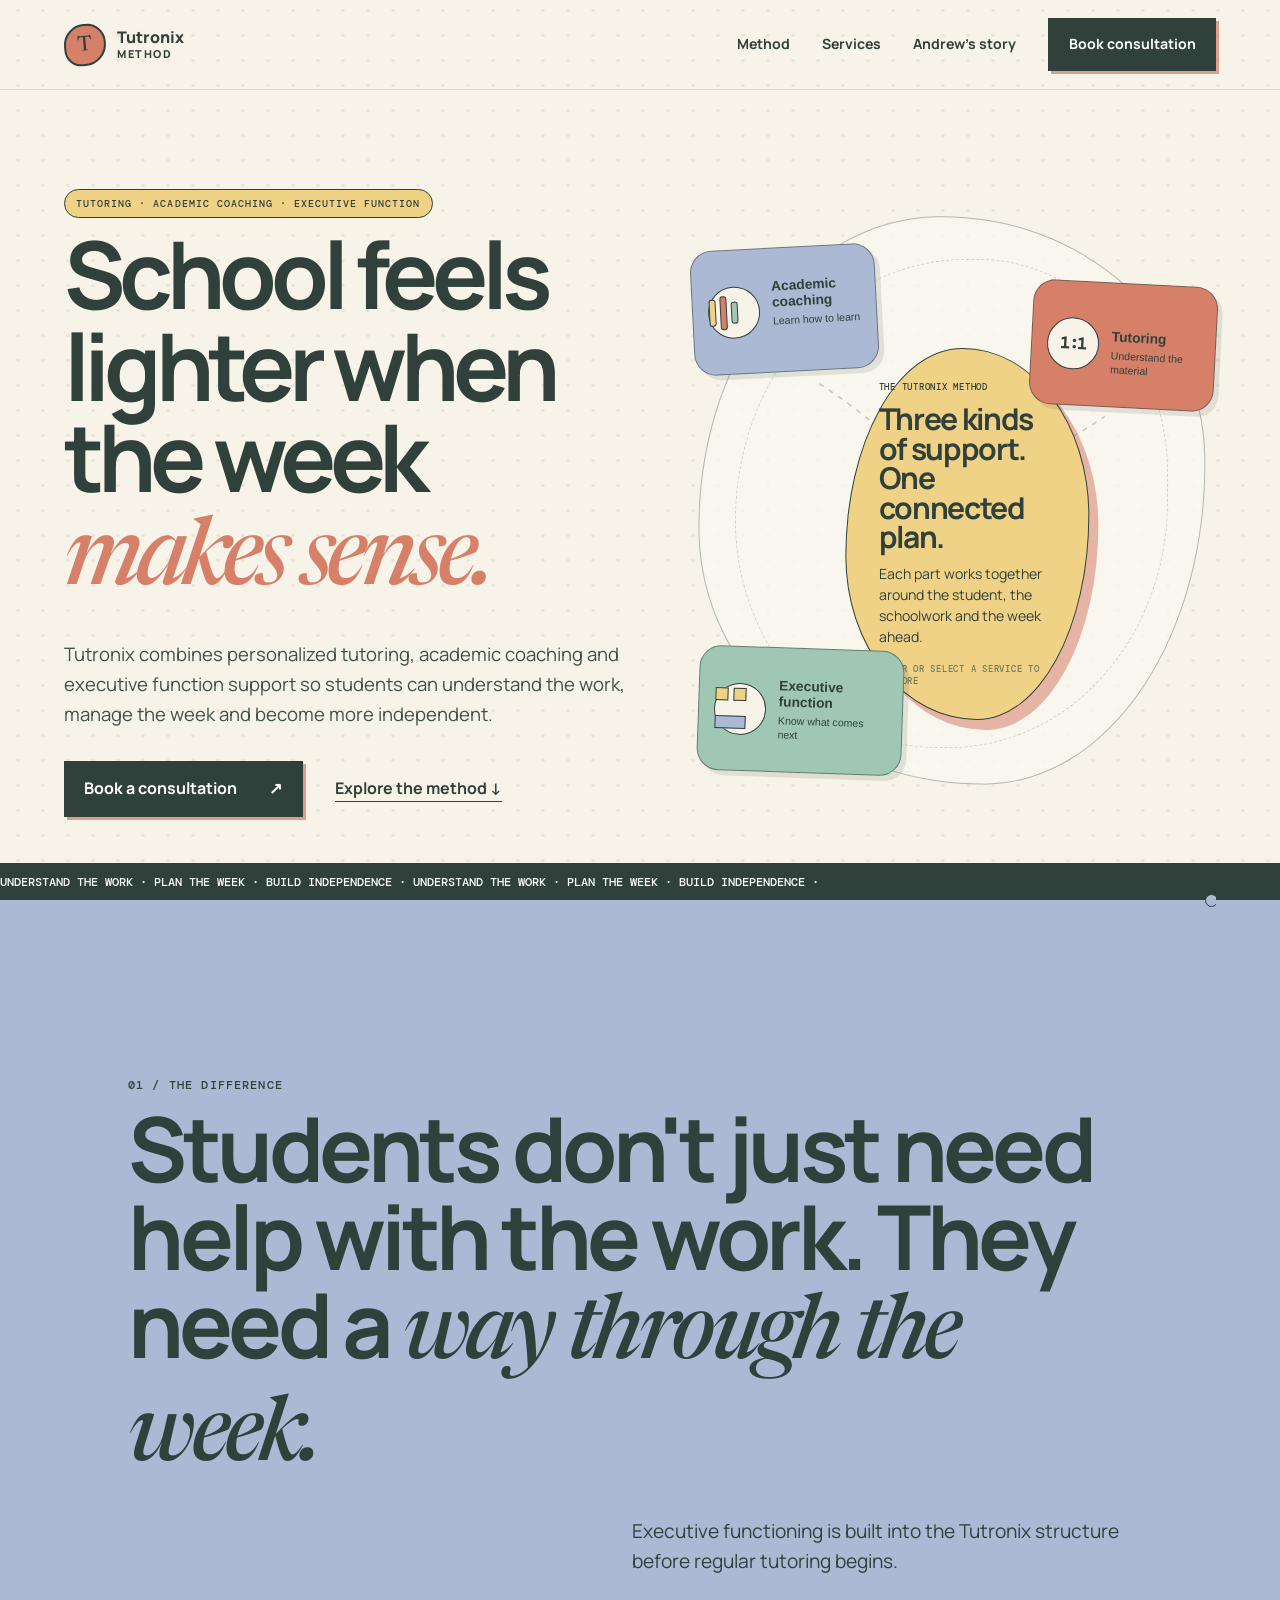
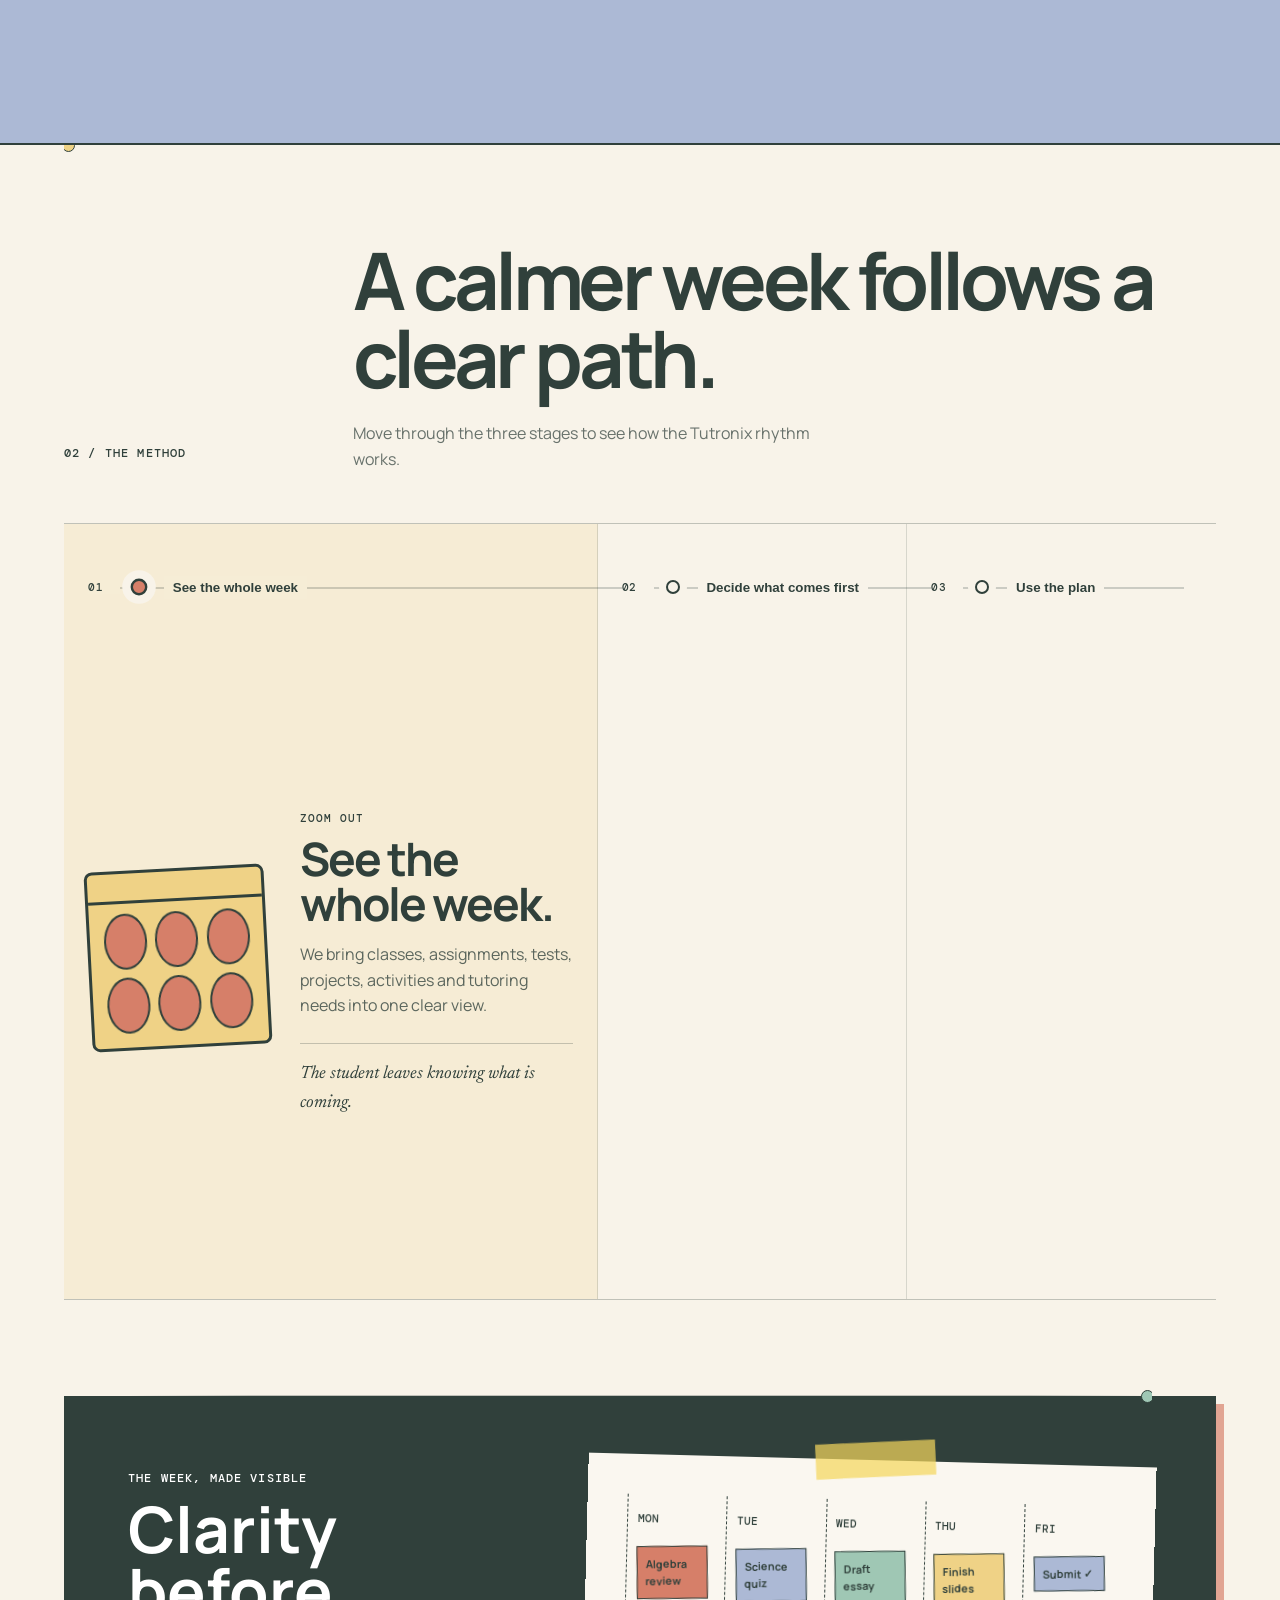
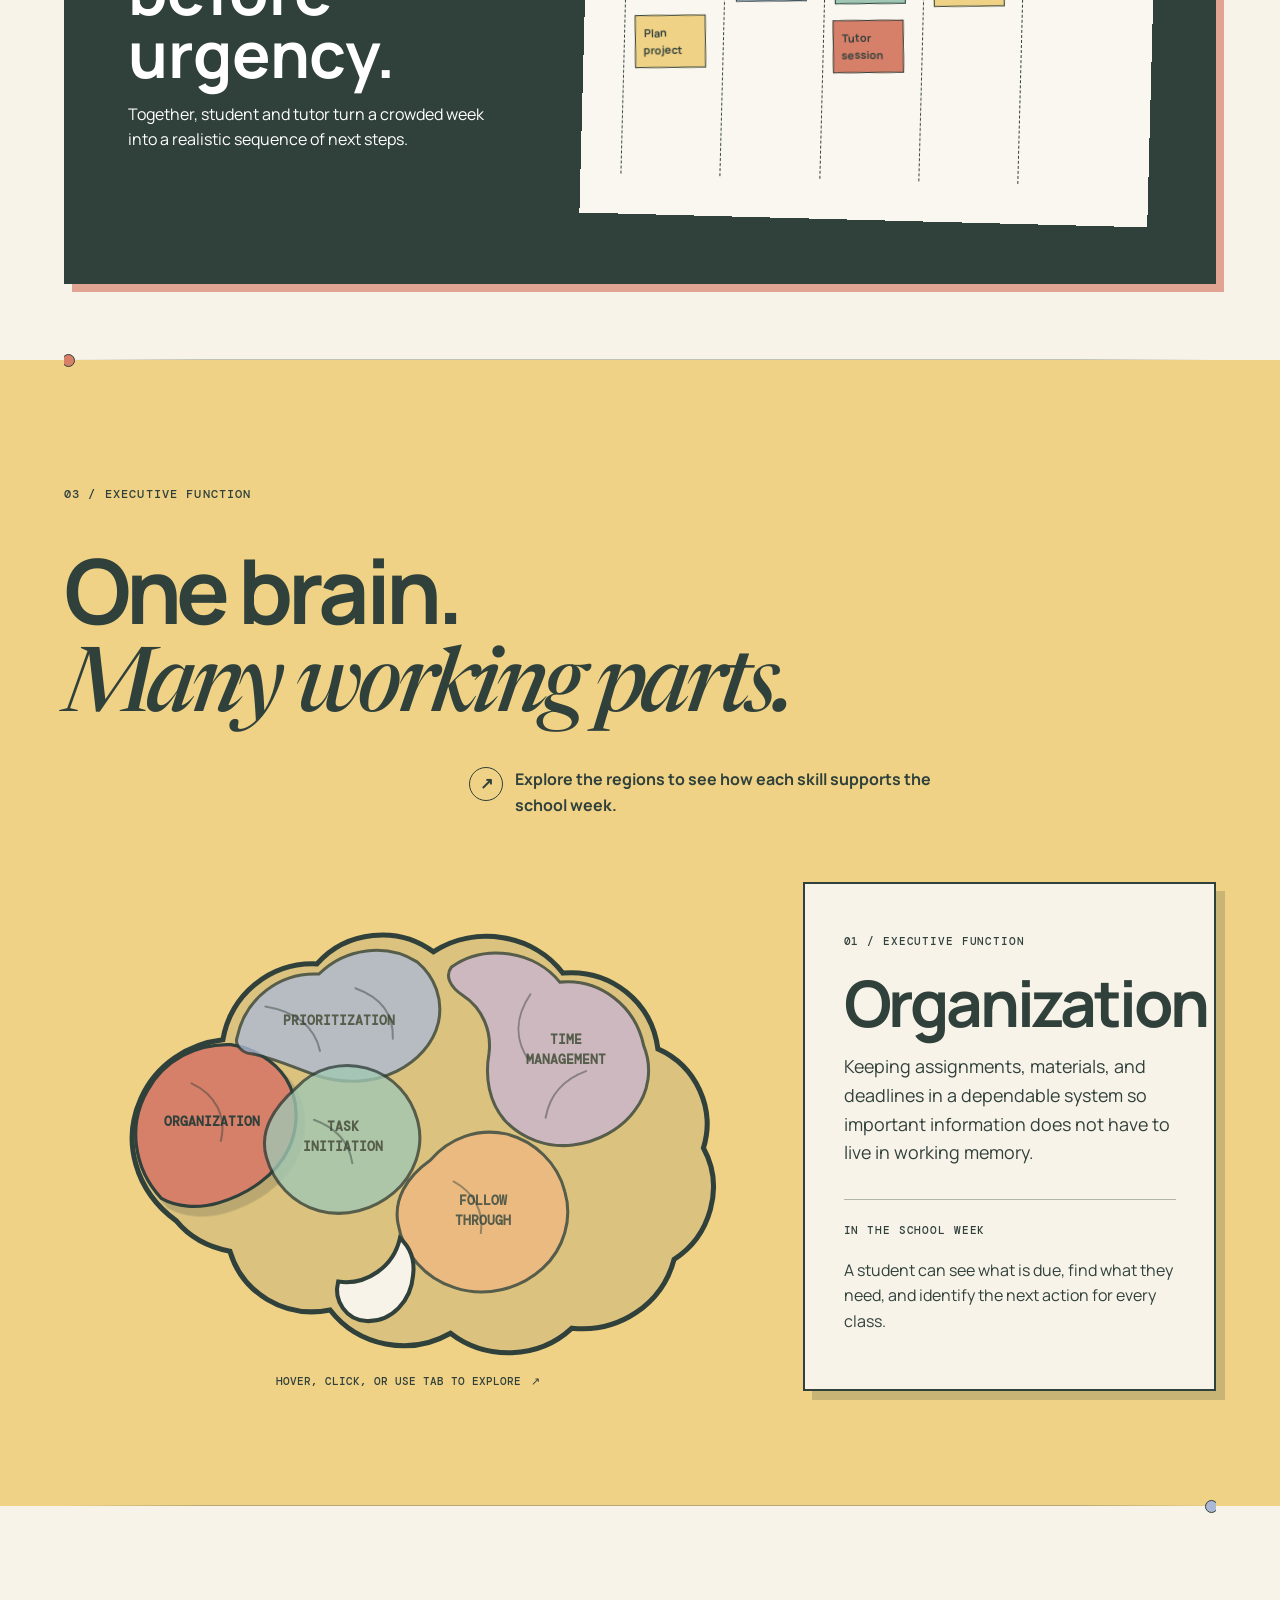
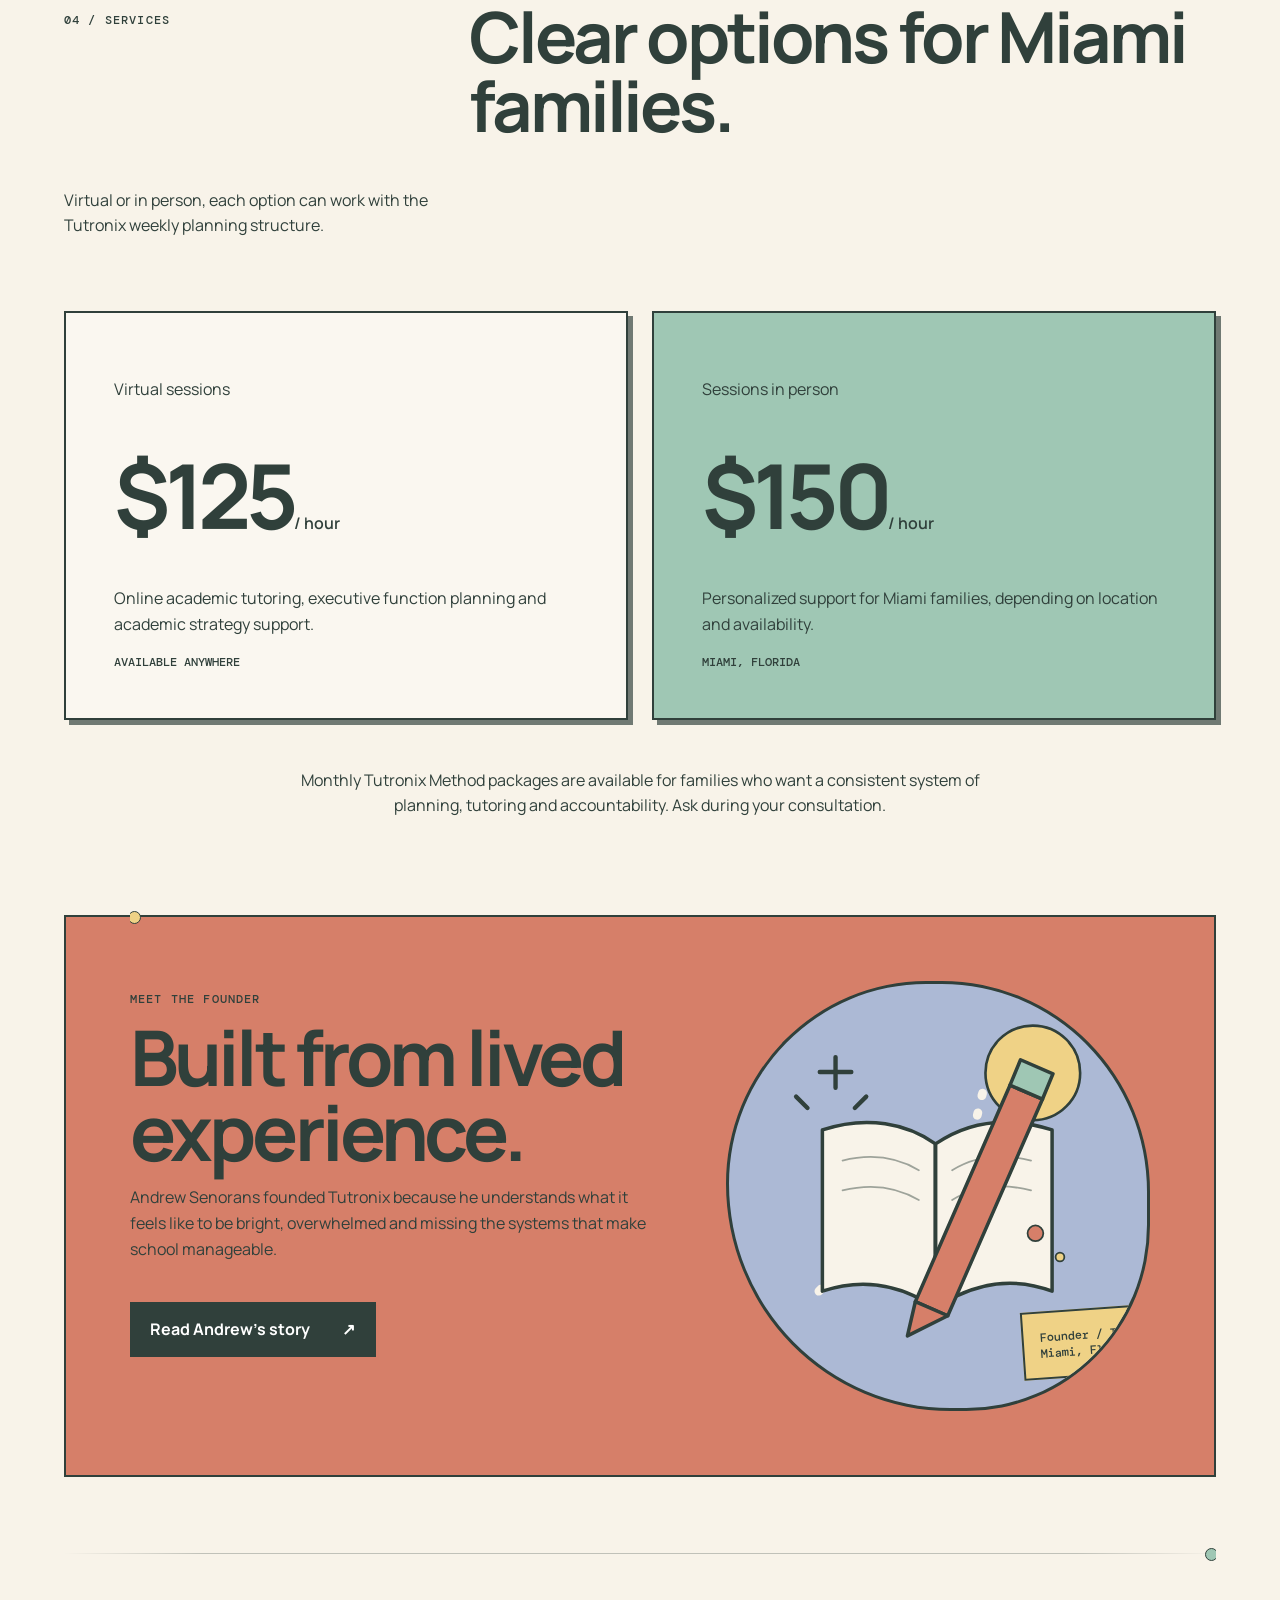
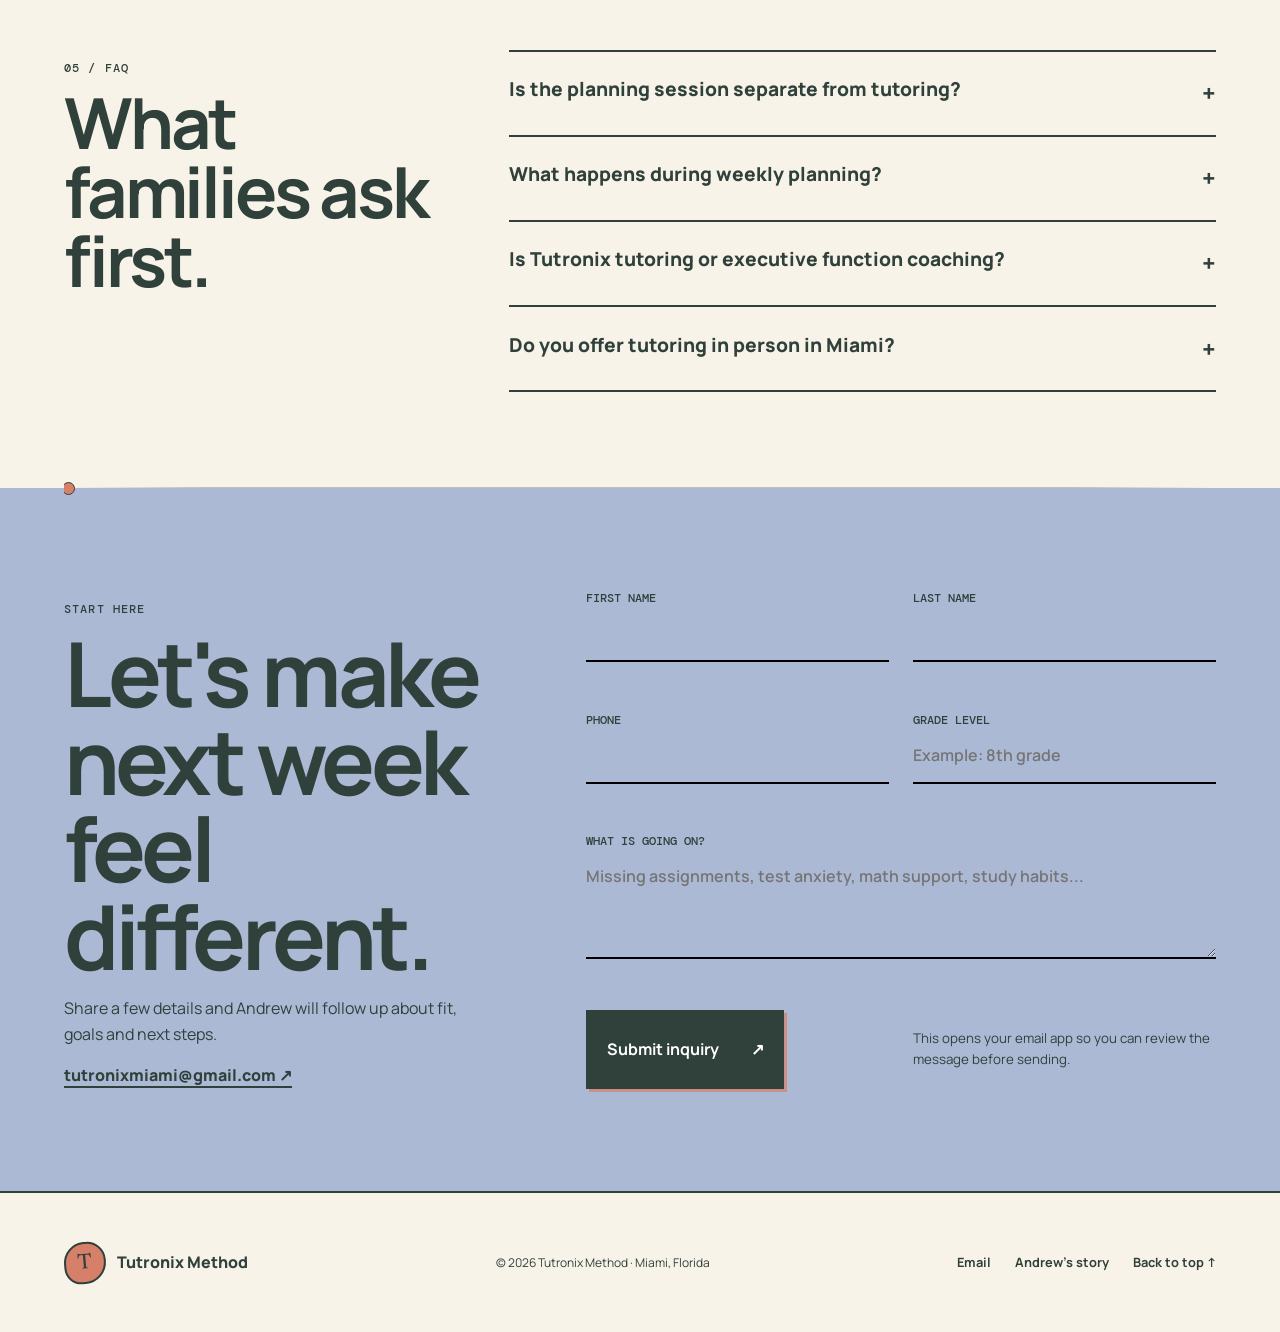
==== commit f68f55a7: "Restore flowing transitions and keep tighter spacing" ====
--- a/index.html
+++ b/index.html
@@ -6,20 +6,20 @@
   <title>Tutronix Method | Tutoring with a plan</title>
   <link rel="preconnect" href="https://fonts.googleapis.com"><link rel="preconnect" href="https://fonts.gstatic.com" crossorigin>
   <link href="https://fonts.googleapis.com/css2?family=DM+Mono:wght@400;500&family=Manrope:wght@400;600;700;800&family=Newsreader:ital,opsz,wght@0,6..72,500;1,6..72,500&display=swap" rel="stylesheet">
-  <link rel="stylesheet" href="styles.css?v=20260729-1"><link rel="stylesheet" href="theme.css?v=20260729-4"><link rel="stylesheet" href="transitions.css?v=20260729-3"><link rel="stylesheet" href="hero-system.css?v=20260729-2"><link rel="stylesheet" href="method.css?v=20260729-1"><link rel="stylesheet" href="brain.css?v=20260729-1"><link rel="stylesheet" href="portrait.css?v=20260729-1"><link rel="stylesheet" href="spacing.css?v=20260729-1"><link rel="stylesheet" href="pricing.css?v=20260729-1"><script src="script.js?v=20260729-2" defer></script><script src="transitions.js?v=20260729-2" defer></script><script src="hero-system.js?v=20260729-1" defer></script><script src="method.js?v=20260729-1" defer></script><script src="brain.js?v=20260729-1" defer></script>
+  <link rel="stylesheet" href="styles.css?v=20260729-1"><link rel="stylesheet" href="theme.css?v=20260729-4"><link rel="stylesheet" href="transitions.css?v=20260729-4"><link rel="stylesheet" href="hero-system.css?v=20260729-2"><link rel="stylesheet" href="method.css?v=20260729-1"><link rel="stylesheet" href="brain.css?v=20260729-1"><link rel="stylesheet" href="portrait.css?v=20260729-1"><link rel="stylesheet" href="spacing.css?v=20260729-1"><script src="script.js?v=20260729-2" defer></script><script src="transitions.js?v=20260729-3" defer></script><script src="hero-system.js?v=20260729-1" defer></script><script src="method.js?v=20260729-1" defer></script><script src="brain.js?v=20260729-1" defer></script>
 </head>
 <body>
   <a class="skip" href="#main">Skip to content</a><div class="cursor" aria-hidden="true"></div>
-  <header class="nav"><a class="brand" href="#home"><span class="brand-mark">T</span><span>Tutronix<br><small>Method</small></span></a><button class="menu" aria-expanded="false" aria-controls="navlinks">Menu <span>↗</span></button><nav id="navlinks"><a href="#method">Method</a><a href="#services">Pricing</a><a href="about.html">Andrew's story</a><a class="nav-cta" href="#contact">Book consultation</a></nav></header>
+  <header class="nav"><a class="brand" href="#home"><span class="brand-mark">T</span><span>Tutronix<br><small>Method</small></span></a><button class="menu" aria-expanded="false" aria-controls="navlinks">Menu <span>↗</span></button><nav id="navlinks"><a href="#method">Method</a><a href="#services">Services</a><a href="about.html">Andrew's story</a><a class="nav-cta" href="#contact">Book consultation</a></nav></header>
   <main id="main">
     <section class="hero" id="home">
       <div class="hero-copy reveal"><p class="eyebrow">Tutoring · Academic coaching · Executive function</p><h1>School feels lighter when the week <em>makes sense.</em></h1><p class="lede">Tutronix combines personalized tutoring, academic coaching and executive function support so students can understand the work, manage the week and become more independent.</p><div class="actions"><a class="button" href="#contact">Book a consultation <span>↗</span></a><a class="text-link" href="#method">Explore the method ↓</a></div></div>
-      <div class="hero-art support-system reveal" data-support-system aria-label="Three connected parts of the Tutronix Method">
+      <div class="hero-art support-system reveal" data-support-system aria-label="Three connected forms of student support">
         <svg class="support-lines" viewBox="0 0 700 590" aria-hidden="true"><path data-line="coaching" d="M350 295C292 235 241 185 172 142"/><path data-line="tutoring" d="M350 295C426 259 491 229 553 187"/><path data-line="executive" d="M350 295C335 370 301 430 230 476"/></svg>
         <button class="support-node coaching" type="button" data-support="coaching" aria-pressed="false"><span class="support-icon book-icon" aria-hidden="true"><i></i><i></i><i></i></span><b>Academic coaching</b><small>Learn how to learn</small></button>
         <button class="support-node tutoring" type="button" data-support="tutoring" aria-pressed="false"><span class="support-icon problem-icon" aria-hidden="true">1:1</span><b>Tutoring</b><small>Understand the material</small></button>
         <button class="support-node executive" type="button" data-support="executive" aria-pressed="false"><span class="support-icon plan-icon" aria-hidden="true"><i></i><i></i><i></i></span><b>Executive function</b><small>Know what comes next</small></button>
-        <article class="support-core" aria-live="polite"><span data-support-kicker>THE TUTRONIX METHOD</span><h2 data-support-title>Three kinds of support.<br>One connected plan.</h2><p data-support-copy>All three are included in one approach built around the student, the schoolwork and the week ahead.</p></article>
+        <article class="support-core" aria-live="polite"><span data-support-kicker>THE TUTRONIX METHOD</span><h2 data-support-title>Three kinds of support.<br>One connected plan.</h2><p data-support-copy>Each part works together around the student, the schoolwork and the week ahead.</p><small>Hover or select a service to explore</small></article>
       </div><div class="marquee" aria-hidden="true"><div>UNDERSTAND THE WORK · PLAN THE WEEK · BUILD INDEPENDENCE · UNDERSTAND THE WORK · PLAN THE WEEK · BUILD INDEPENDENCE · </div></div>
     </section>
     <section class="manifesto reveal"><p class="section-no">01 / THE DIFFERENCE</p><h2>Students don't just need help with the work. They need a <i>way through the week.</i></h2><p>Executive functioning is built into the Tutronix structure before regular tutoring begins.</p></section>
@@ -81,9 +81,9 @@
         </article>
       </div>
     </section>
-    <section class="services" id="services"><div class="section-head reveal"><p class="section-no">04 / PRICING</p><h2>One method.<br>Two ways to meet.</h2><p>Virtual or in person, both options include the connected Tutronix approach.</p></div><div class="price-grid">
-      <article class="price reveal"><p>Virtual sessions</p><h3>$125<small>/ hour</small></h3><p>Online academic tutoring, executive function planning and academic strategy support.</p><a href="#contact">Ask about virtual sessions ↗</a><span>Available anywhere</span></article>
-      <article class="price featured reveal"><p>Sessions in person</p><h3>$150<small>/ hour</small></h3><p>Personalized support for Miami families, depending on location and availability.</p><a href="#contact">Ask about sessions in Miami ↗</a><span>Miami, Florida</span></article>
+    <section class="services" id="services"><div class="section-head reveal"><p class="section-no">04 / SERVICES</p><h2>Clear options for Miami families.</h2><p>Virtual or in person, each option can work with the Tutronix weekly planning structure.</p></div><div class="price-grid">
+      <article class="price reveal"><p>Virtual sessions</p><h3>$125<small>/ hour</small></h3><p>Online academic tutoring, executive function planning and academic strategy support.</p><span>Available anywhere</span></article>
+      <article class="price featured reveal"><p>Sessions in person</p><h3>$150<small>/ hour</small></h3><p>Personalized support for Miami families, depending on location and availability.</p><span>Miami, Florida</span></article>
     </div><p class="package reveal">Monthly Tutronix Method packages are available for families who want a consistent system of planning, tutoring and accountability. Ask during your consultation.</p></section>
     <section class="story reveal"><div><p class="section-no">MEET THE FOUNDER</p><h2>Built from lived experience.</h2><p>Andrew Senorans founded Tutronix because he understands what it feels like to be bright, overwhelmed and missing the systems that make school manageable.</p><a class="button dark" href="about.html">Read Andrew's story <span>↗</span></a></div><div class="portrait portrait-art" role="img" aria-label="Illustration of a planner, pencil, and a clear path forward"><svg viewBox="0 0 420 460" aria-hidden="true"><circle class="portrait-sun" cx="318" cy="90" r="54"></circle><path class="portrait-path" d="M74 339C109 302 132 316 151 280C168 248 138 224 170 195C200 168 235 190 250 153C258 134 257 113 269 95"></path><g class="portrait-book"><path d="M78 155C129 138 175 148 207 171V358C168 332 125 323 78 339Z"></path><path d="M207 171C245 145 289 139 340 155V339C295 322 251 329 207 358Z"></path><path d="M207 171V358"></path><path d="M101 190C137 181 166 188 188 201M101 224C137 215 166 222 188 235M226 201C250 186 280 181 316 190M226 235C250 220 280 215 316 224"></path></g><g class="portrait-pencil"><path d="M292 104L329 120L221 367L184 351Z"></path><path d="M184 351L221 367L175 390Z"></path><path d="M292 104L329 120L341 91L304 75Z"></path></g><path class="portrait-spark" d="M93 107V72M75 89H111M115 130L128 117M61 130L48 117"></path><circle class="portrait-dot one" cx="321" cy="273" r="9"></circle><circle class="portrait-dot two" cx="349" cy="300" r="5"></circle></svg><i>Founder / Tutor<br>Miami, Florida</i></div></section>
     <section class="faq"><div class="section-head reveal"><p class="section-no">05 / FAQ</p><h2>What families ask first.</h2></div><div class="accordions">
--- a/transitions.css
+++ b/transitions.css
@@ -2,16 +2,18 @@
   position: relative;
 }
 
-.flow-trigger {
-  display: block;
-  width: 1px;
-  height: 1px;
-  margin-bottom: -1px;
+.section-flow {
+  position: absolute;
+  z-index: 8;
+  top: 0;
+  left: 5vw;
+  right: 5vw;
+  height: 28px;
+  overflow: hidden;
   pointer-events: none;
-}
-
-.section-flow {
-  display: none;
+  opacity: 0;
+  transform: translateY(-50%);
+  transition: opacity .45s ease;
 }
 
 .section-flow::before {
@@ -85,27 +87,6 @@
   filter: blur(0);
 }
 
-.flow-ready .flow-section {
-  opacity: 0;
-  clip-path: inset(0 0 100% 0);
-  will-change: clip-path, opacity;
-}
-
-.flow-ready .flow-section.flow-visible {
-  animation: section-curtain-reveal 1.15s cubic-bezier(.22, 1, .36, 1) both;
-}
-
-.flow-ready .flow-section.flow-visible:nth-of-type(even) {
-  animation-name: section-curtain-reveal-soft;
-}
-
-.flow-ready .flow-section.flow-skip {
-  opacity: 1;
-  clip-path: none;
-  animation: none;
-}
-
-
 @keyframes flow-marker-left {
   0% { left: 0; opacity: 0; transform: scale(.65); }
   18% { opacity: 1; }
@@ -117,35 +98,6 @@
   18% { opacity: 1; }
   100% { right: calc(100% - 11px); opacity: 1; transform: scale(1); }
 }
-
-@keyframes section-curtain-reveal {
-  0% {
-    opacity: 0;
-    clip-path: inset(0 0 100% 0 round 28px);
-  }
-  22% {
-    opacity: 1;
-  }
-  100% {
-    opacity: 1;
-    clip-path: inset(0 0 0 0 round 0);
-  }
-}
-
-@keyframes section-curtain-reveal-soft {
-  0% {
-    opacity: 0;
-    clip-path: inset(100% 0 0 0 round 28px);
-  }
-  22% {
-    opacity: 1;
-  }
-  100% {
-    opacity: 1;
-    clip-path: inset(0 0 0 0 round 0);
-  }
-}
-
 
 @media (max-width: 560px) {
   .section-flow { left: 1rem; right: 1rem; }
@@ -161,10 +113,4 @@
   .section-flow::after { display: none; }
   .flow-ready .flow-section[data-flow] .reveal:not(.visible) { transform: none; filter: none; }
   .flow-ready .flow-section .reveal { transition: none; }
-  .flow-ready .flow-section,
-  .flow-ready .flow-section.flow-visible {
-    opacity: 1;
-    clip-path: none;
-    animation: none;
-  }
 }
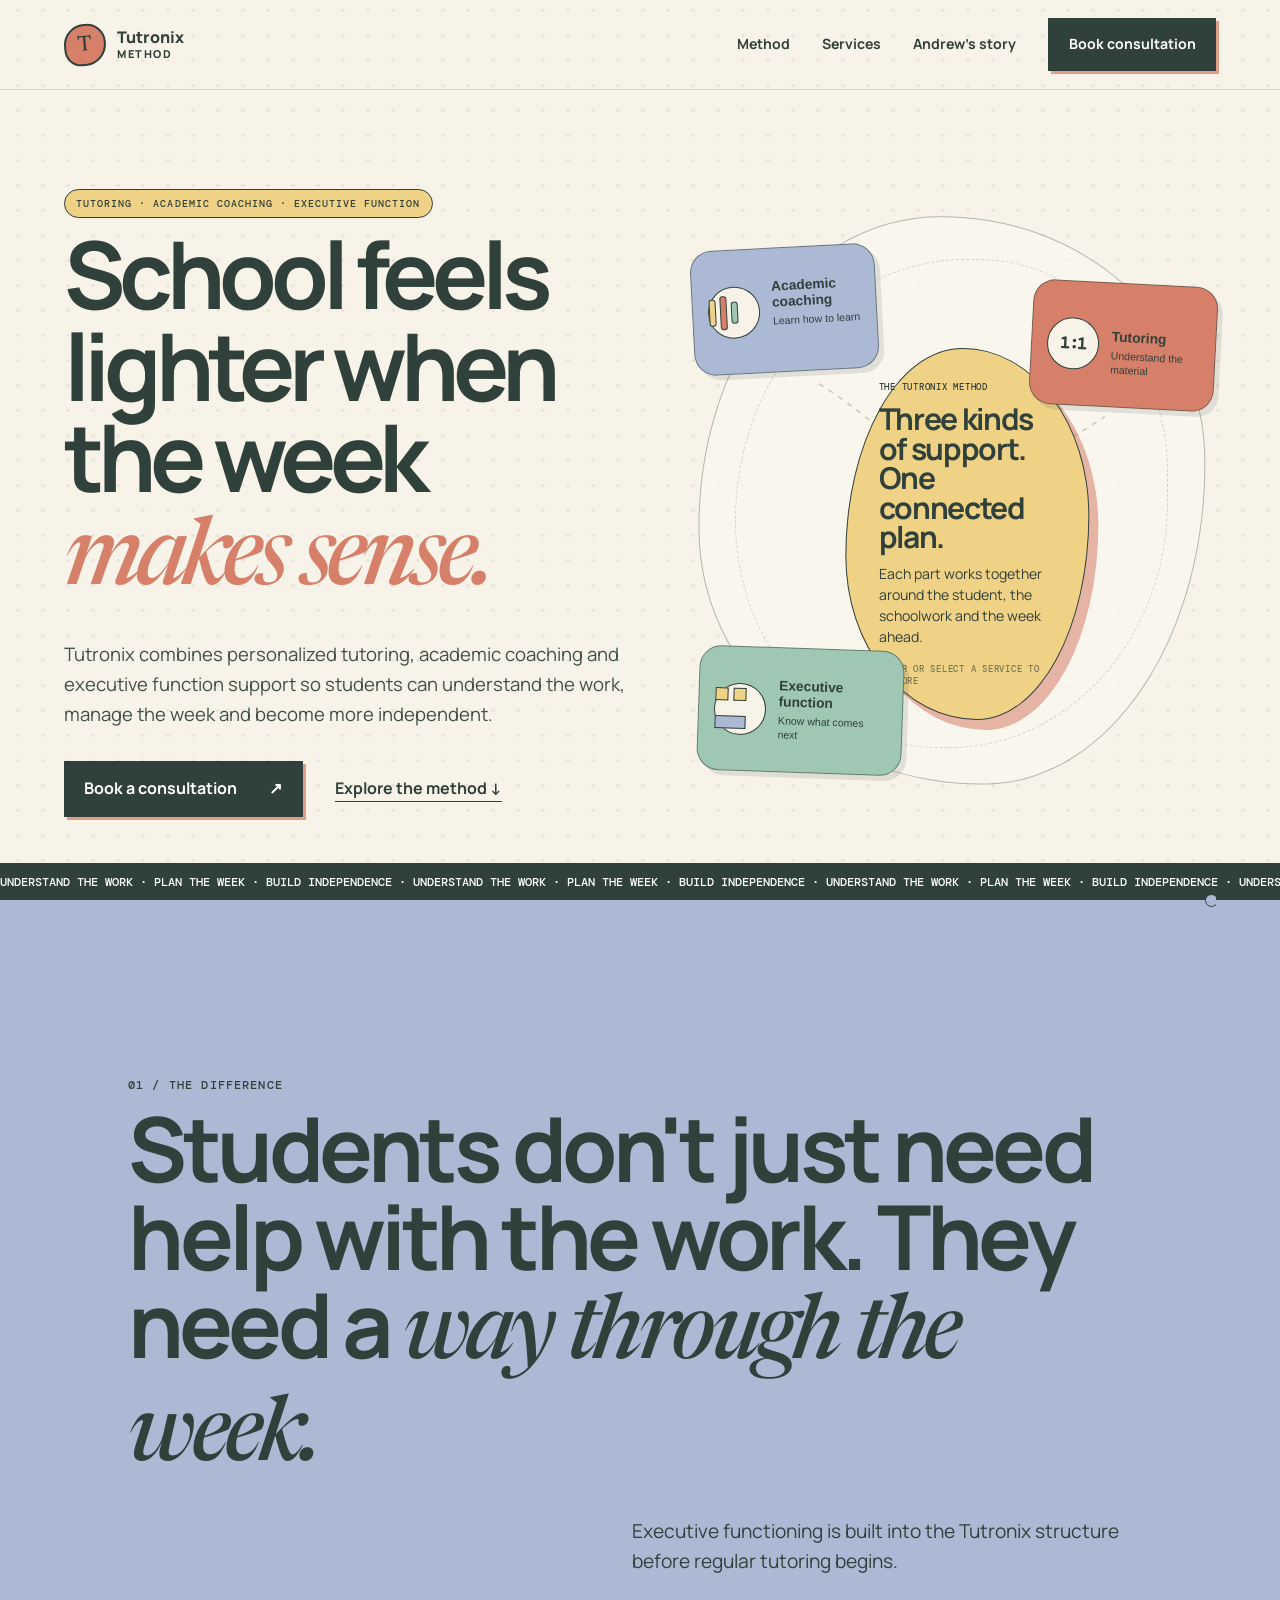
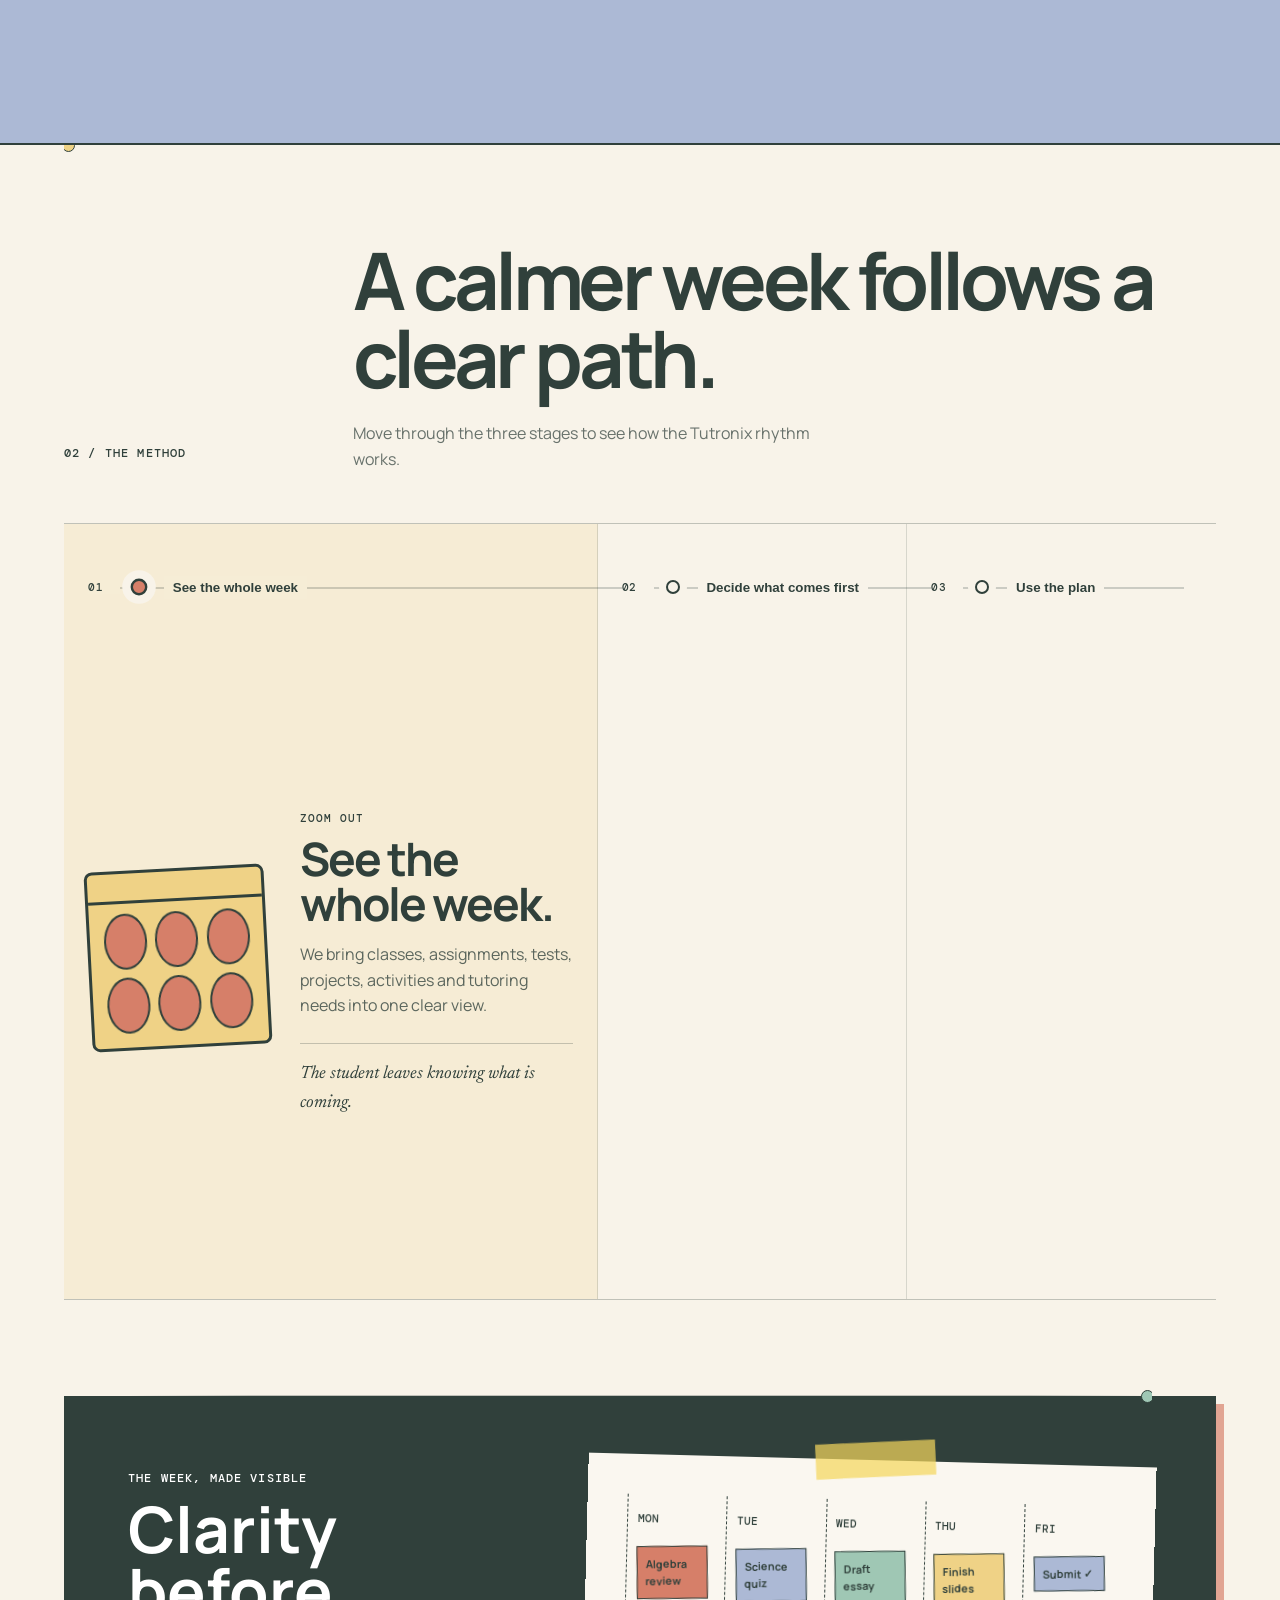
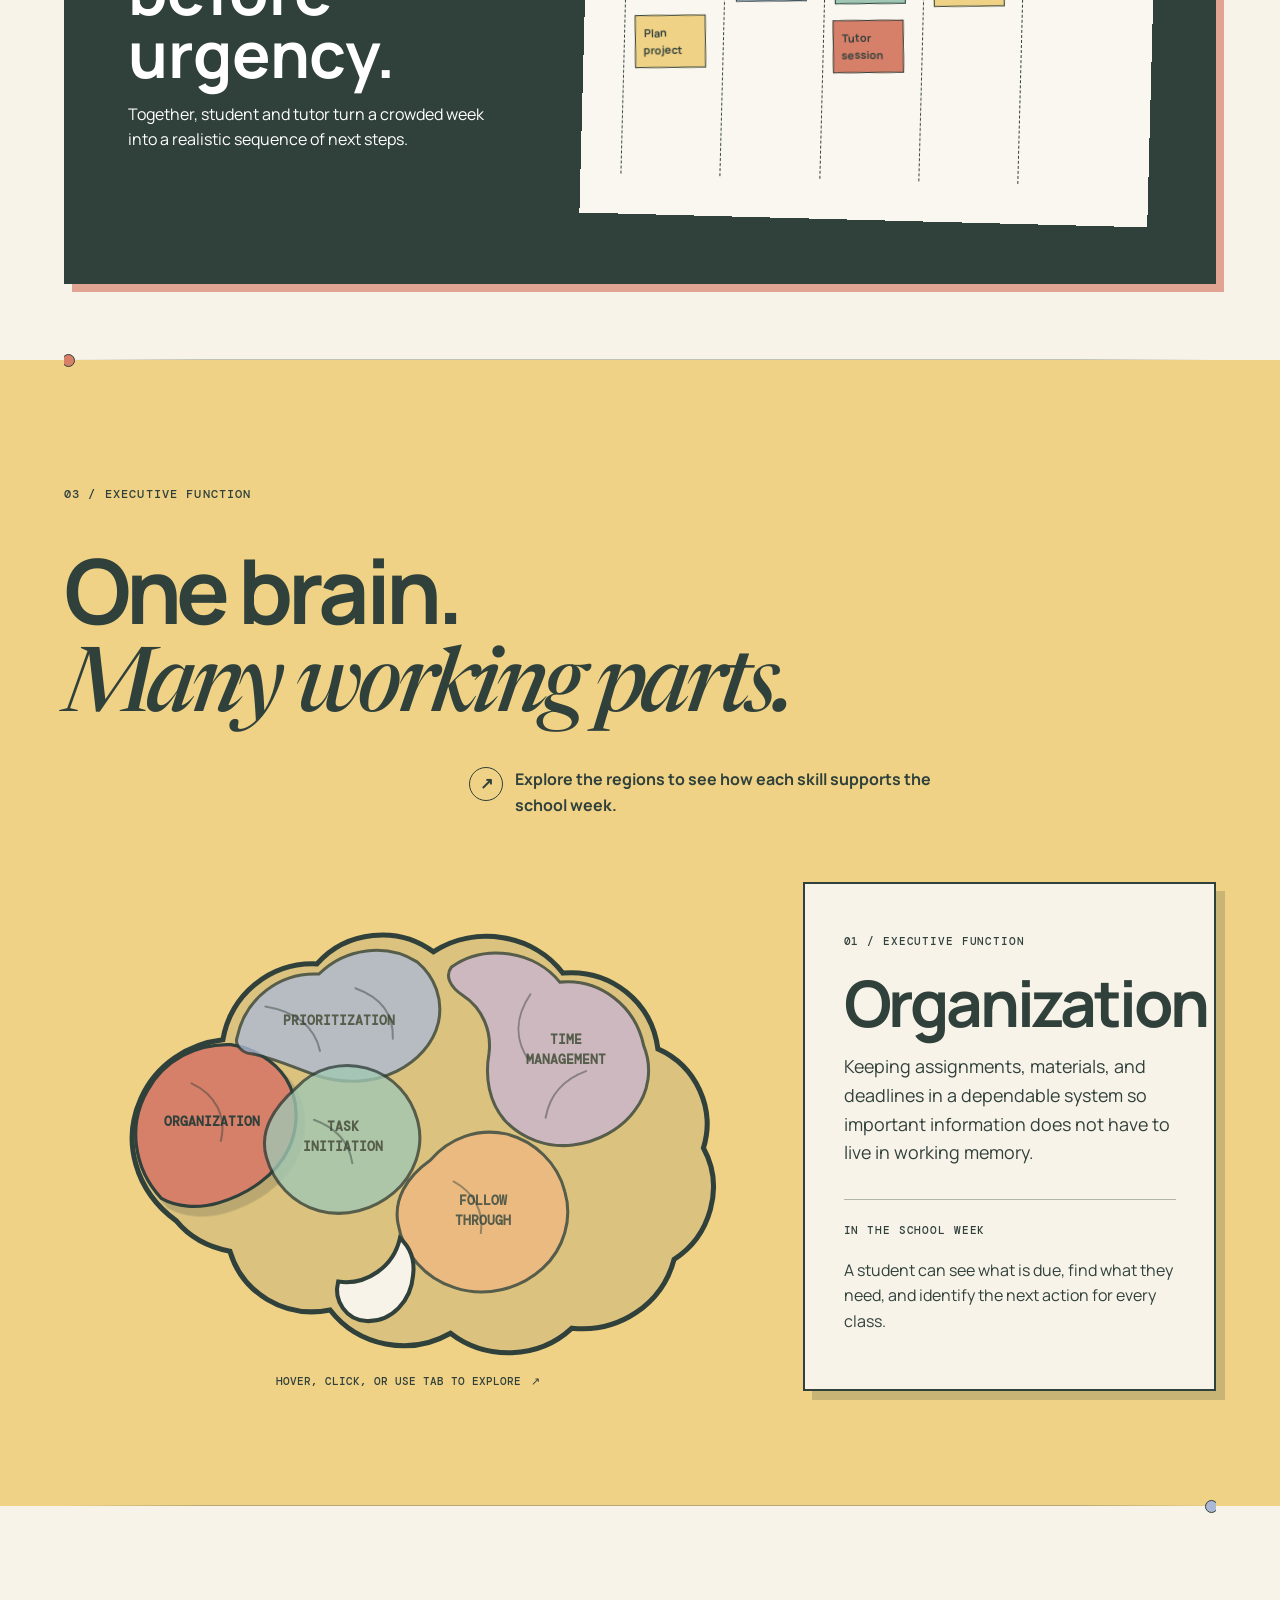
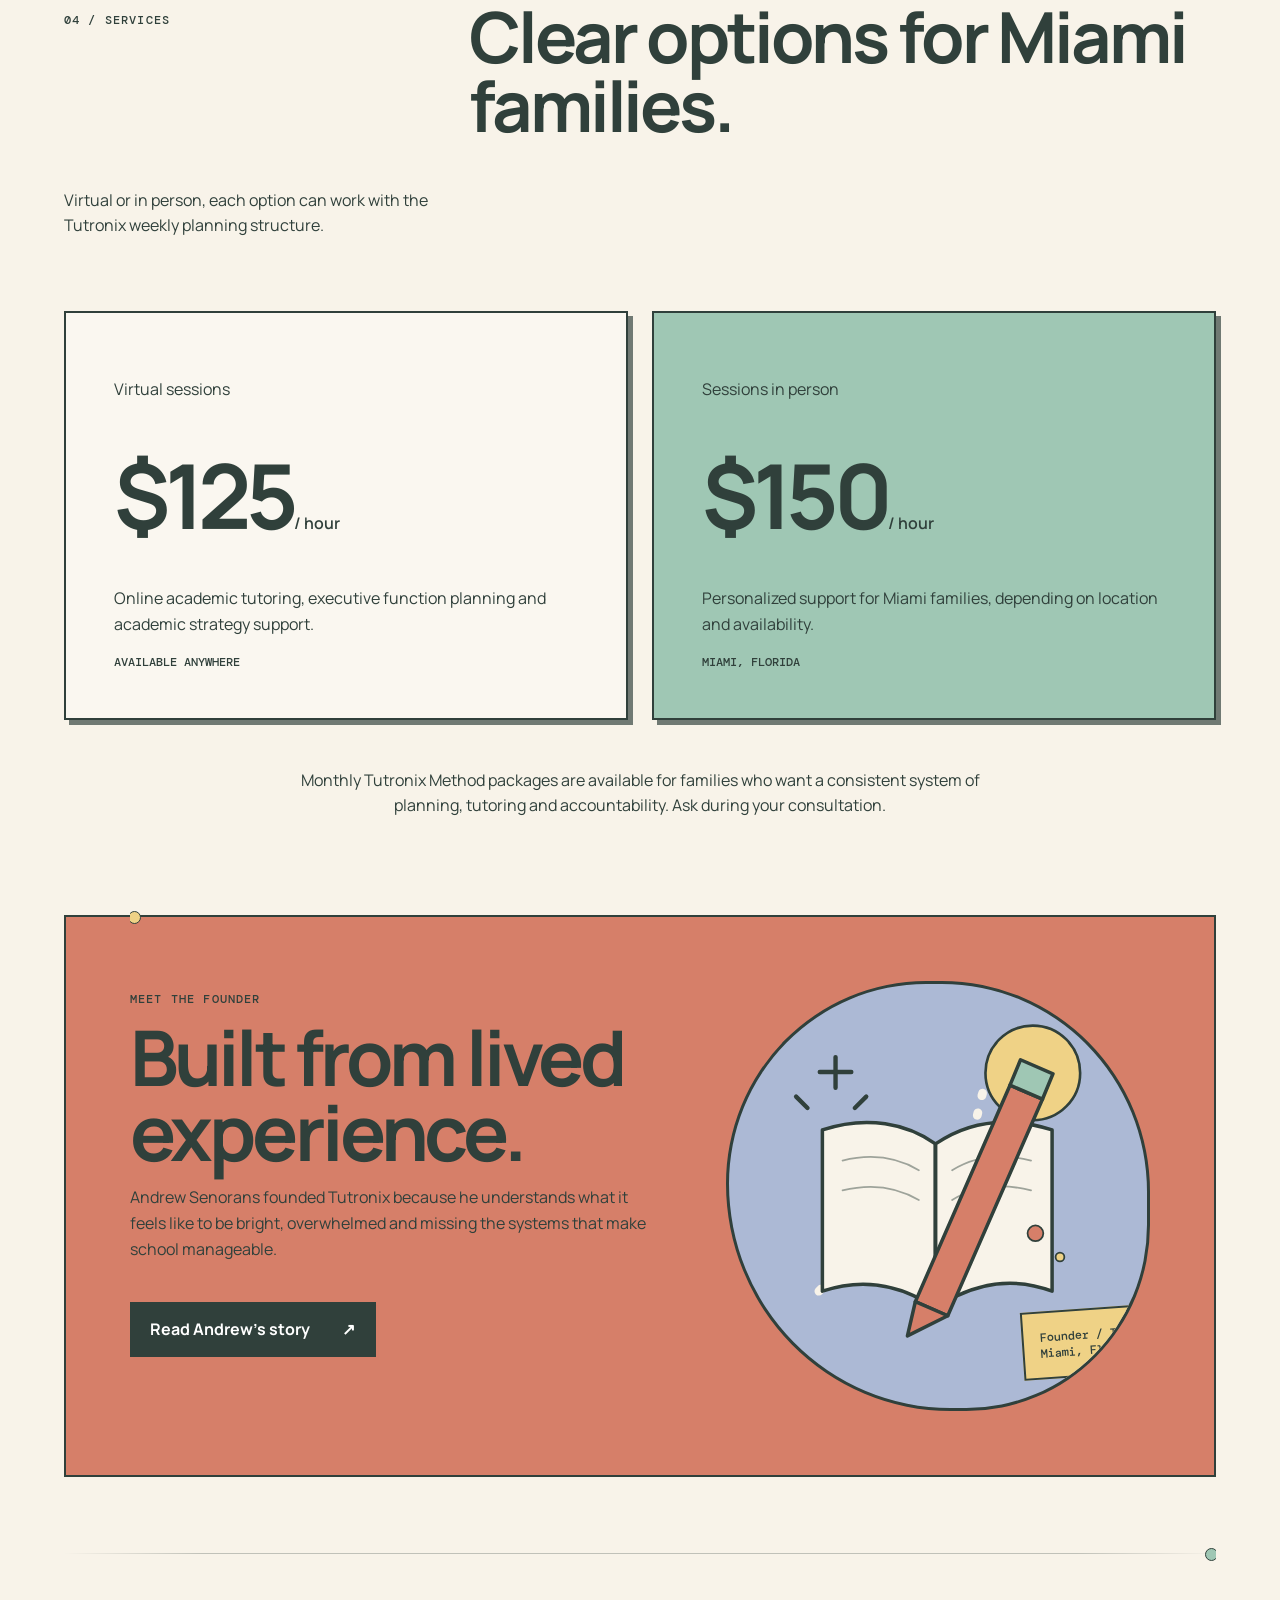
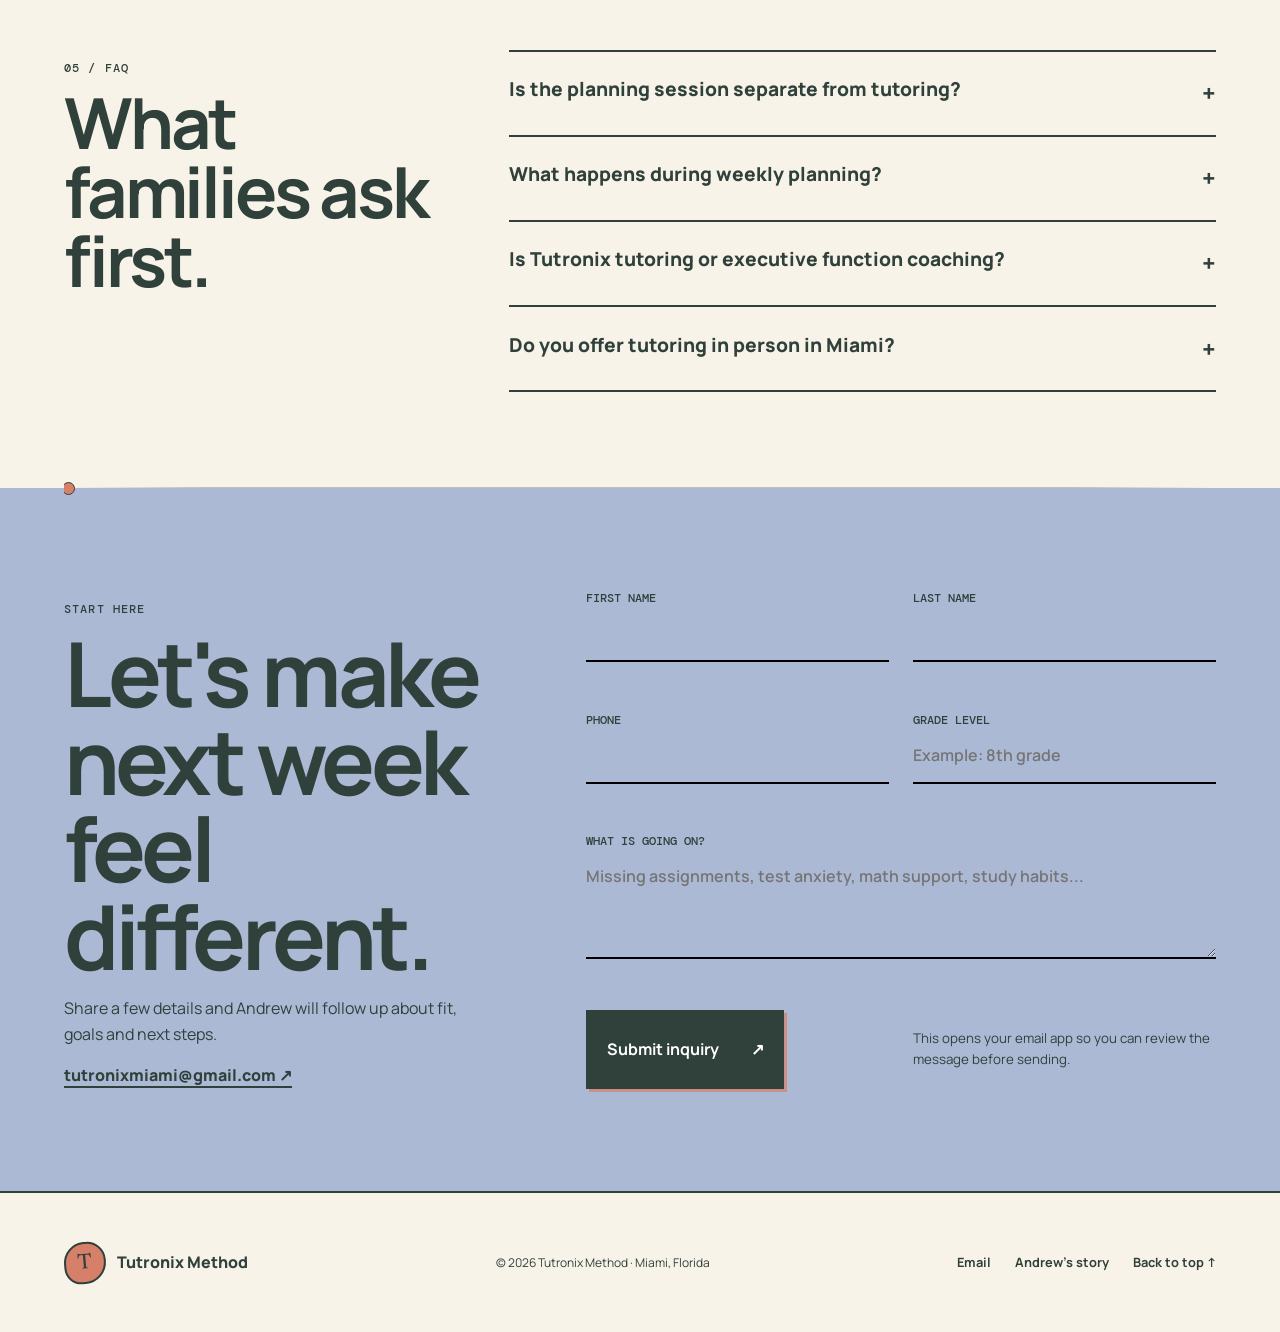
==== commit 285ef1cb: "Keep hero ticker continuous on wide screens" ====
--- a/index.html
+++ b/index.html
@@ -7,6 +7,10 @@
   <link rel="preconnect" href="https://fonts.googleapis.com"><link rel="preconnect" href="https://fonts.gstatic.com" crossorigin>
   <link href="https://fonts.googleapis.com/css2?family=DM+Mono:wght@400;500&family=Manrope:wght@400;600;700;800&family=Newsreader:ital,opsz,wght@0,6..72,500;1,6..72,500&display=swap" rel="stylesheet">
   <link rel="stylesheet" href="styles.css?v=20260729-1"><link rel="stylesheet" href="theme.css?v=20260729-4"><link rel="stylesheet" href="transitions.css?v=20260729-4"><link rel="stylesheet" href="hero-system.css?v=20260729-2"><link rel="stylesheet" href="method.css?v=20260729-1"><link rel="stylesheet" href="brain.css?v=20260729-1"><link rel="stylesheet" href="portrait.css?v=20260729-1"><link rel="stylesheet" href="spacing.css?v=20260729-1"><script src="script.js?v=20260729-2" defer></script><script src="transitions.js?v=20260729-3" defer></script><script src="hero-system.js?v=20260729-1" defer></script><script src="method.js?v=20260729-1" defer></script><script src="brain.js?v=20260729-1" defer></script>
+  <style>
+    .marquee .marquee-track { display: flex; width: max-content; min-width: 200%; }
+    .marquee .marquee-track span { display: block; flex: none; min-width: 50%; }
+  </style>
 </head>
 <body>
   <a class="skip" href="#main">Skip to content</a><div class="cursor" aria-hidden="true"></div>
@@ -20,7 +24,7 @@
         <button class="support-node tutoring" type="button" data-support="tutoring" aria-pressed="false"><span class="support-icon problem-icon" aria-hidden="true">1:1</span><b>Tutoring</b><small>Understand the material</small></button>
         <button class="support-node executive" type="button" data-support="executive" aria-pressed="false"><span class="support-icon plan-icon" aria-hidden="true"><i></i><i></i><i></i></span><b>Executive function</b><small>Know what comes next</small></button>
         <article class="support-core" aria-live="polite"><span data-support-kicker>THE TUTRONIX METHOD</span><h2 data-support-title>Three kinds of support.<br>One connected plan.</h2><p data-support-copy>Each part works together around the student, the schoolwork and the week ahead.</p><small>Hover or select a service to explore</small></article>
-      </div><div class="marquee" aria-hidden="true"><div>UNDERSTAND THE WORK · PLAN THE WEEK · BUILD INDEPENDENCE · UNDERSTAND THE WORK · PLAN THE WEEK · BUILD INDEPENDENCE · </div></div>
+      </div><div class="marquee" aria-hidden="true"><div class="marquee-track"><span>UNDERSTAND THE WORK · PLAN THE WEEK · BUILD INDEPENDENCE · UNDERSTAND THE WORK · PLAN THE WEEK · BUILD INDEPENDENCE · UNDERSTAND THE WORK · PLAN THE WEEK · BUILD INDEPENDENCE · UNDERSTAND THE WORK · PLAN THE WEEK · BUILD INDEPENDENCE · </span><span>UNDERSTAND THE WORK · PLAN THE WEEK · BUILD INDEPENDENCE · UNDERSTAND THE WORK · PLAN THE WEEK · BUILD INDEPENDENCE · UNDERSTAND THE WORK · PLAN THE WEEK · BUILD INDEPENDENCE · UNDERSTAND THE WORK · PLAN THE WEEK · BUILD INDEPENDENCE · </span></div></div>
     </section>
     <section class="manifesto reveal"><p class="section-no">01 / THE DIFFERENCE</p><h2>Students don't just need help with the work. They need a <i>way through the week.</i></h2><p>Executive functioning is built into the Tutronix structure before regular tutoring begins.</p></section>
     <section class="method method-path" id="method" data-method-path><div class="method-heading reveal"><p class="section-no">02 / THE METHOD</p><div><h2>A calmer week follows a clear path.</h2><p>Move through the three stages to see how the Tutronix rhythm works.</p></div></div>
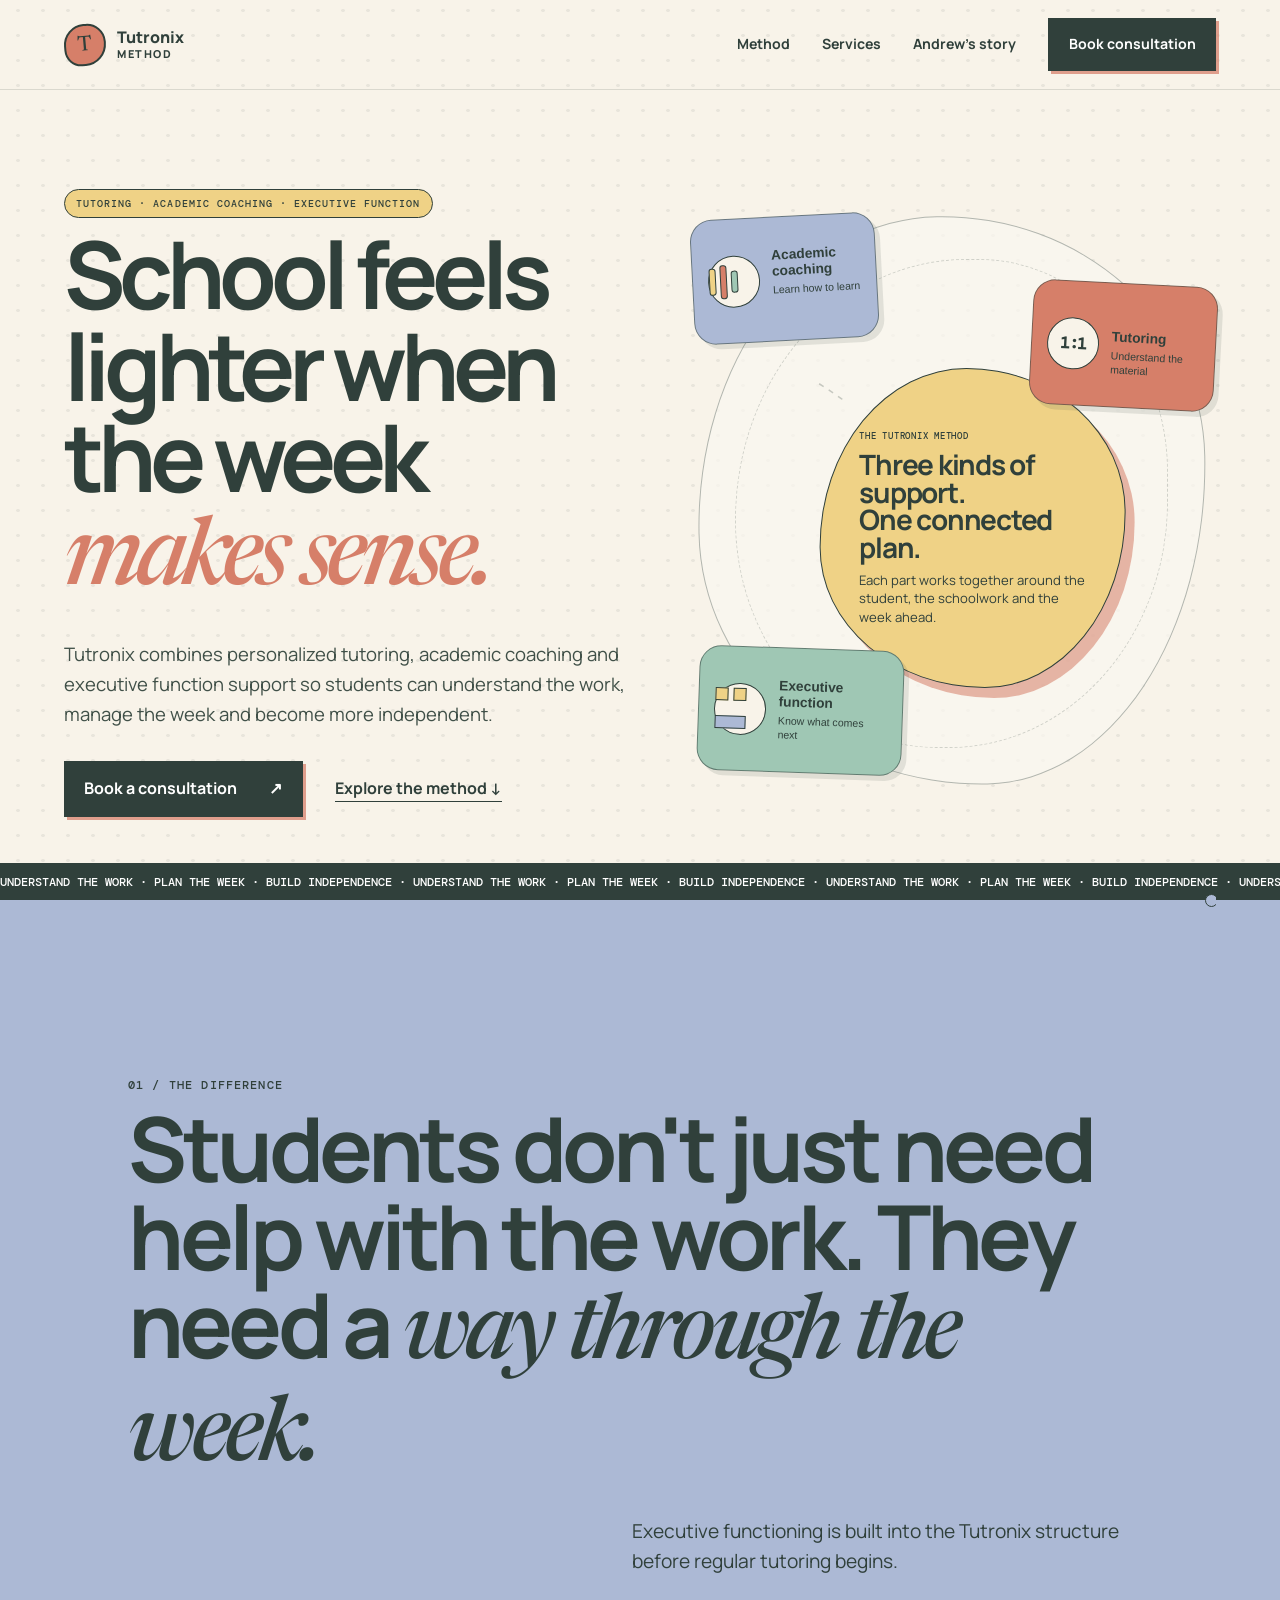
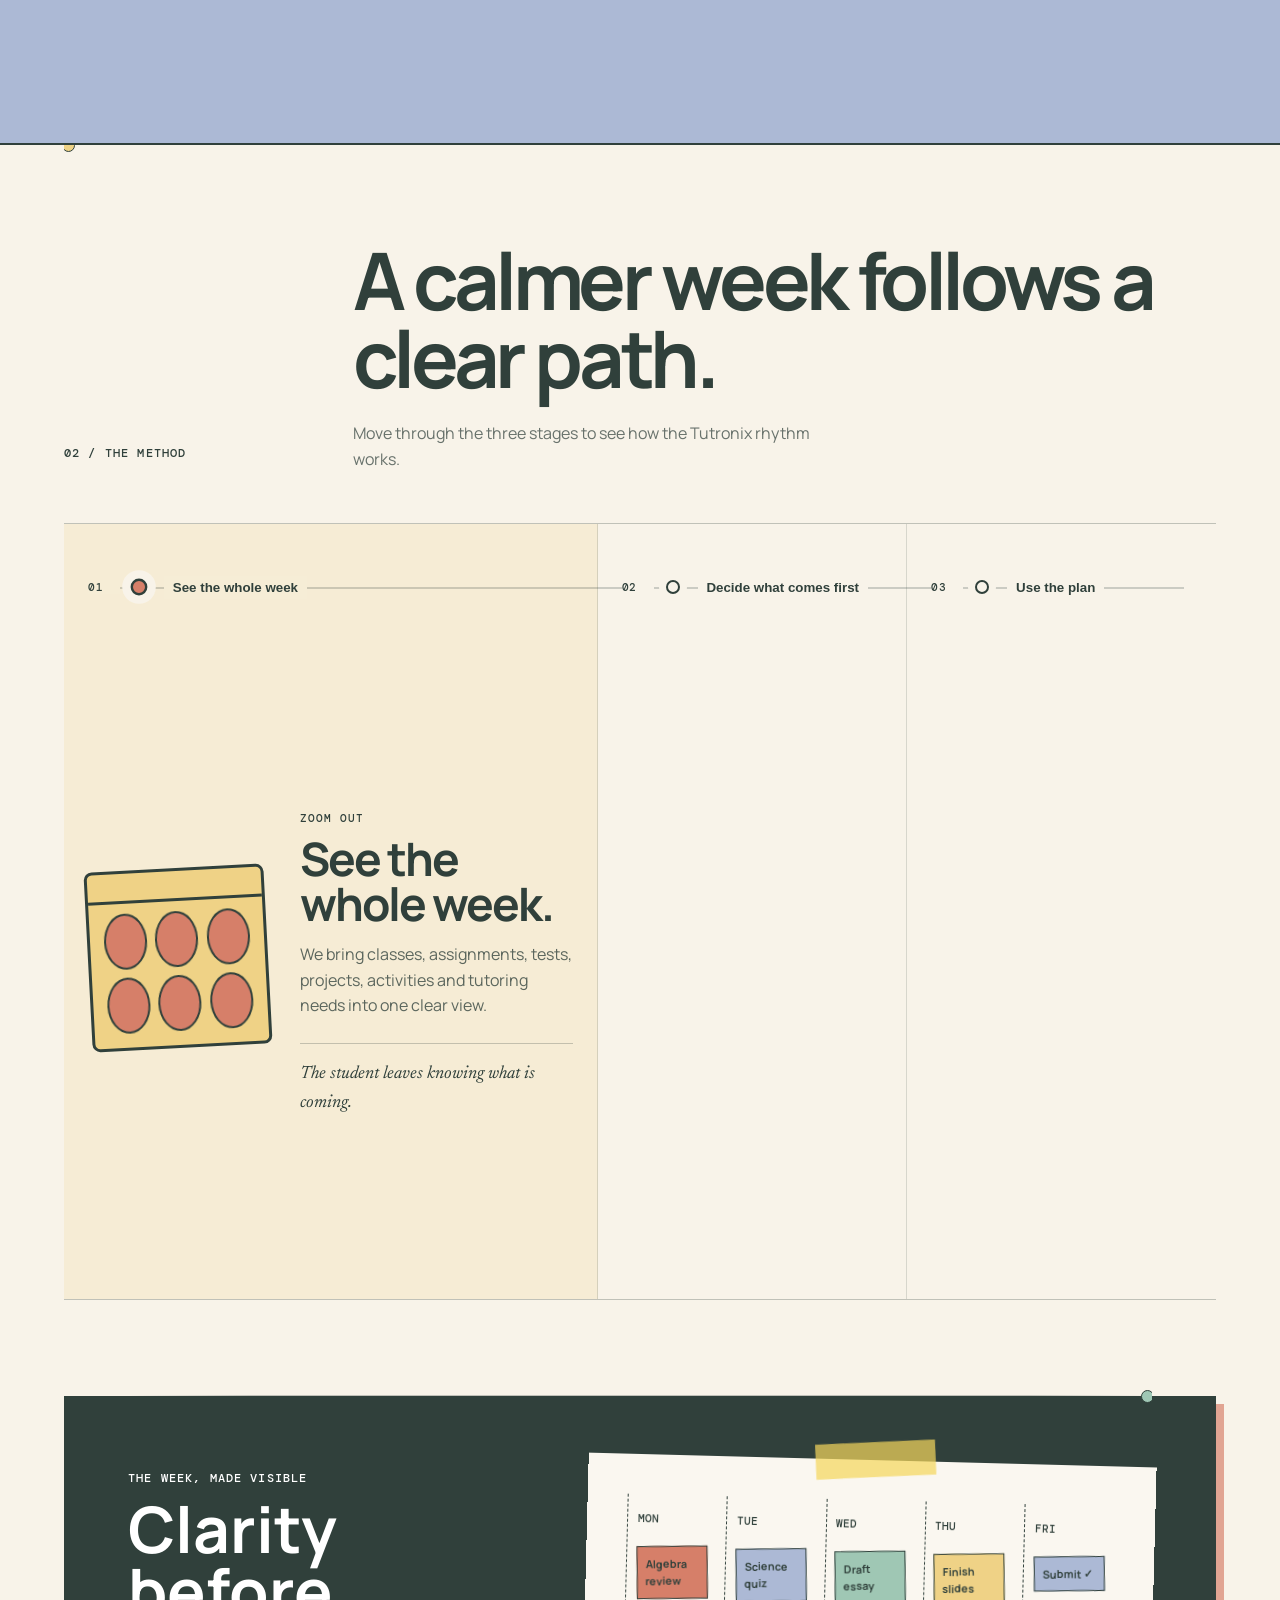
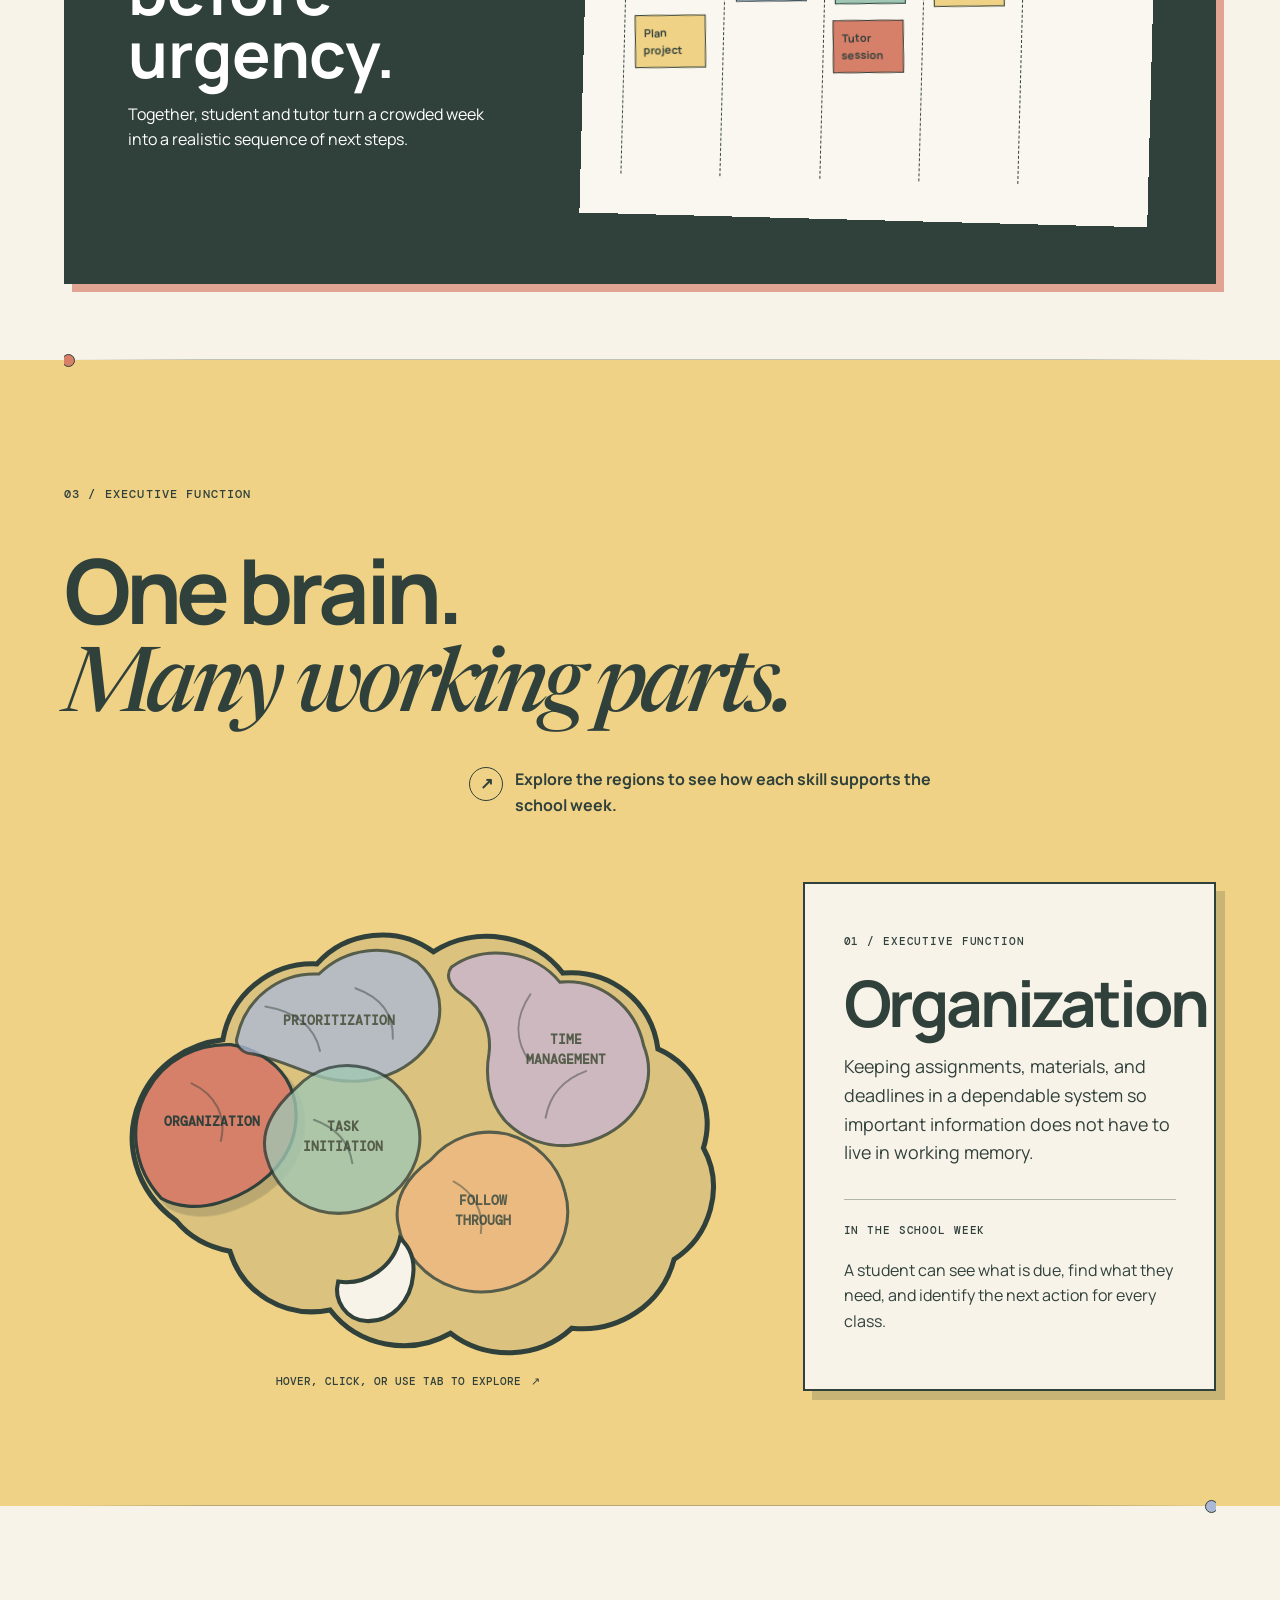
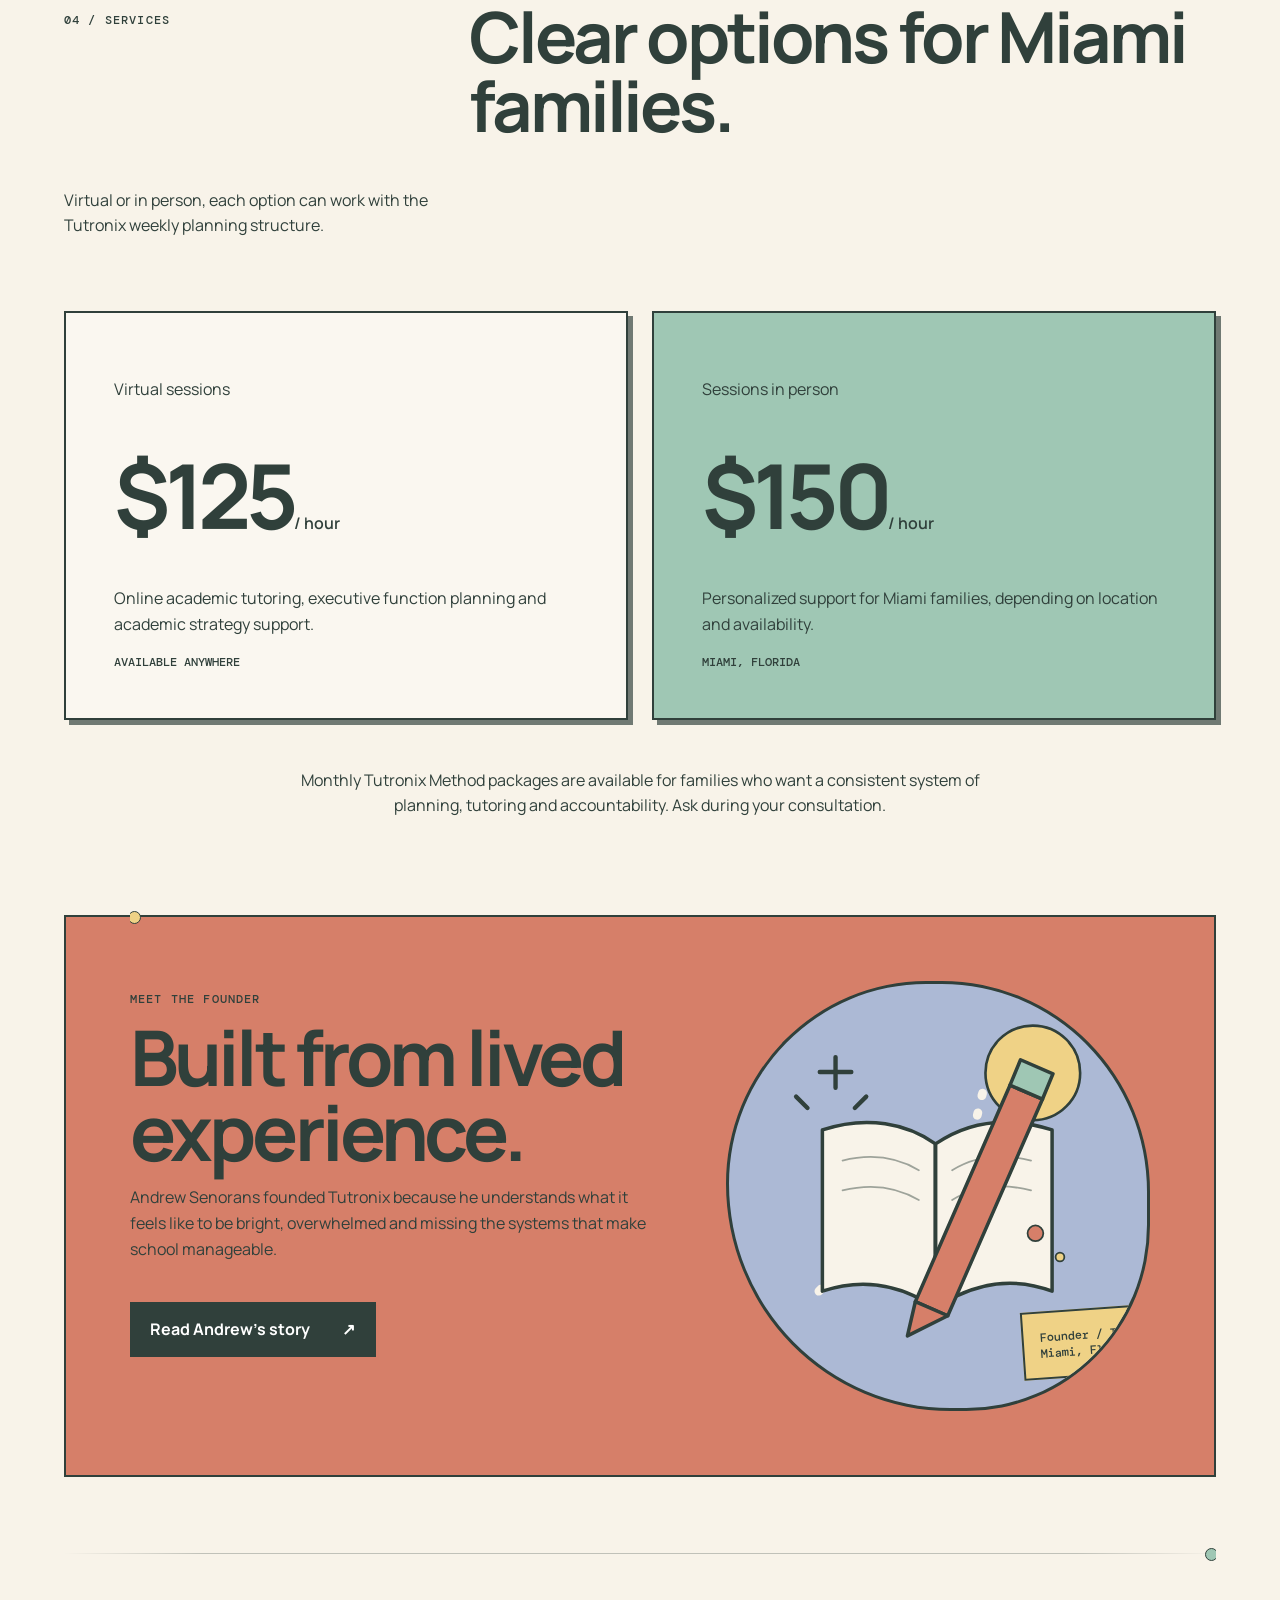
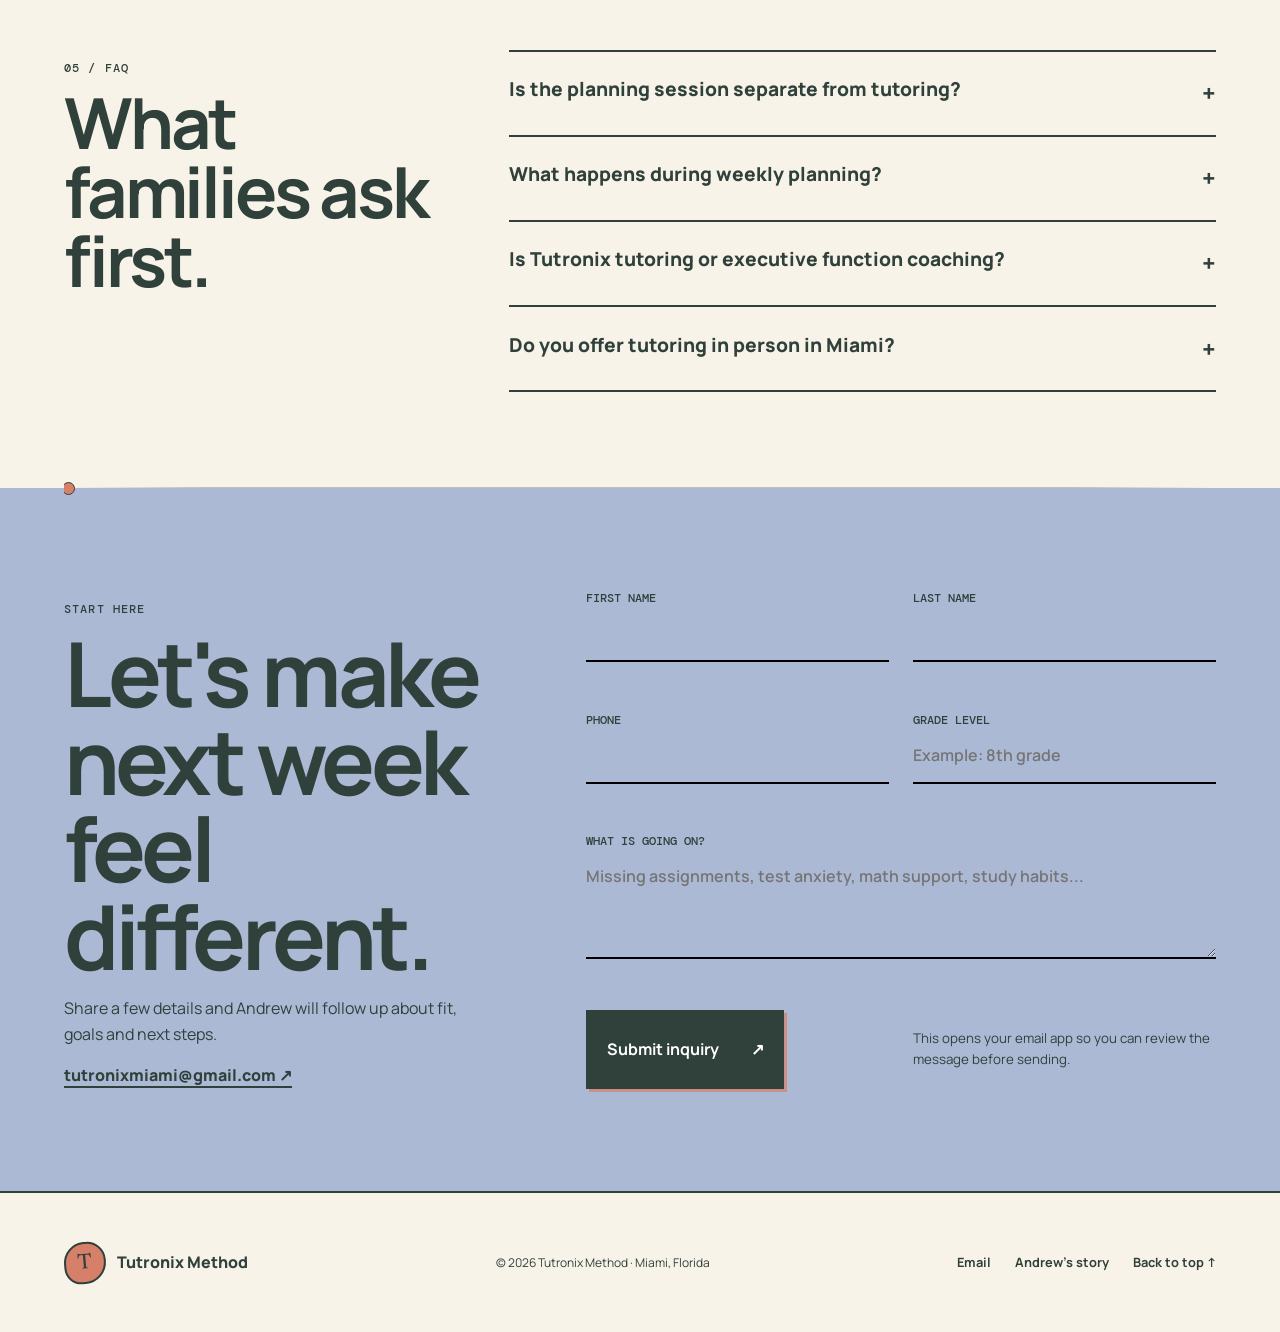
==== commit 08fe2011: "Keep hero copy inside illustration" ====
--- a/index.html
+++ b/index.html
@@ -7,6 +7,7 @@
   <link rel="preconnect" href="https://fonts.googleapis.com"><link rel="preconnect" href="https://fonts.gstatic.com" crossorigin>
   <link href="https://fonts.googleapis.com/css2?family=DM+Mono:wght@400;500&family=Manrope:wght@400;600;700;800&family=Newsreader:ital,opsz,wght@0,6..72,500;1,6..72,500&display=swap" rel="stylesheet">
   <link rel="stylesheet" href="styles.css?v=20260729-1"><link rel="stylesheet" href="theme.css?v=20260729-4"><link rel="stylesheet" href="transitions.css?v=20260729-4"><link rel="stylesheet" href="hero-system.css?v=20260729-2"><link rel="stylesheet" href="method.css?v=20260729-1"><link rel="stylesheet" href="brain.css?v=20260729-1"><link rel="stylesheet" href="portrait.css?v=20260729-1"><link rel="stylesheet" href="spacing.css?v=20260729-1"><script src="script.js?v=20260729-2" defer></script><script src="transitions.js?v=20260729-3" defer></script><script src="hero-system.js?v=20260729-1" defer></script><script src="method.js?v=20260729-1" defer></script><script src="brain.js?v=20260729-1" defer></script>
+  <link rel="stylesheet" href="hero-system.css?v=20260729-3">
   <style>
     .marquee .marquee-track { display: flex; width: max-content; min-width: 200%; }
     .marquee .marquee-track span { display: block; flex: none; min-width: 50%; }
@@ -23,7 +24,7 @@
         <button class="support-node coaching" type="button" data-support="coaching" aria-pressed="false"><span class="support-icon book-icon" aria-hidden="true"><i></i><i></i><i></i></span><b>Academic coaching</b><small>Learn how to learn</small></button>
         <button class="support-node tutoring" type="button" data-support="tutoring" aria-pressed="false"><span class="support-icon problem-icon" aria-hidden="true">1:1</span><b>Tutoring</b><small>Understand the material</small></button>
         <button class="support-node executive" type="button" data-support="executive" aria-pressed="false"><span class="support-icon plan-icon" aria-hidden="true"><i></i><i></i><i></i></span><b>Executive function</b><small>Know what comes next</small></button>
-        <article class="support-core" aria-live="polite"><span data-support-kicker>THE TUTRONIX METHOD</span><h2 data-support-title>Three kinds of support.<br>One connected plan.</h2><p data-support-copy>Each part works together around the student, the schoolwork and the week ahead.</p><small>Hover or select a service to explore</small></article>
+        <article class="support-core" aria-live="polite"><span data-support-kicker>THE TUTRONIX METHOD</span><h2 data-support-title>Three kinds of support.<br>One connected plan.</h2><p data-support-copy>Each part works together around the student, the schoolwork and the week ahead.</p></article>
       </div><div class="marquee" aria-hidden="true"><div class="marquee-track"><span>UNDERSTAND THE WORK · PLAN THE WEEK · BUILD INDEPENDENCE · UNDERSTAND THE WORK · PLAN THE WEEK · BUILD INDEPENDENCE · UNDERSTAND THE WORK · PLAN THE WEEK · BUILD INDEPENDENCE · UNDERSTAND THE WORK · PLAN THE WEEK · BUILD INDEPENDENCE · </span><span>UNDERSTAND THE WORK · PLAN THE WEEK · BUILD INDEPENDENCE · UNDERSTAND THE WORK · PLAN THE WEEK · BUILD INDEPENDENCE · UNDERSTAND THE WORK · PLAN THE WEEK · BUILD INDEPENDENCE · UNDERSTAND THE WORK · PLAN THE WEEK · BUILD INDEPENDENCE · </span></div></div>
     </section>
     <section class="manifesto reveal"><p class="section-no">01 / THE DIFFERENCE</p><h2>Students don't just need help with the work. They need a <i>way through the week.</i></h2><p>Executive functioning is built into the Tutronix structure before regular tutoring begins.</p></section>
--- a/hero-system.css
+++ b/hero-system.css
@@ -40,6 +40,8 @@
   height: 100%;
   overflow: visible;
   pointer-events: none;
+  -webkit-mask-image: radial-gradient(ellipse 30% 38% at 54% 55%, transparent 0 96%, #000 100%);
+  mask-image: radial-gradient(ellipse 30% 38% at 54% 55%, transparent 0 96%, #000 100%);
 }
 
 .support-lines path {
@@ -80,7 +82,7 @@
 }
 
 .support-node.coaching {
-  top: 9%;
+  top: 4%;
   left: 1%;
   background: var(--blue);
   transform: rotate(-3deg);
@@ -161,18 +163,20 @@
 .support-core {
   position: absolute;
   z-index: 3;
-  left: 53%;
-  top: 56%;
-  width: min(clamp(300px, 22vw, 370px), 46%);
-  min-height: clamp(270px, 21vw, 330px);
+  left: 54%;
+  top: 55%;
+  width: min(clamp(330px, 25vw, 410px), 58%);
+  min-height: clamp(320px, 25vw, 390px);
   display: flex;
   flex-direction: column;
   justify-content: center;
-  padding: 2rem;
+  padding: clamp(2.7rem, 3.2vw, 3.6rem) clamp(2.45rem, 2.8vw, 3.2rem);
   border: 1.5px solid var(--ink);
   border-radius: 48% 52% 46% 54% / 56% 45% 55% 44%;
   background: var(--yellow);
   box-shadow: 9px 10px 0 rgba(214, 127, 105, .55);
+  overflow: hidden;
+  isolation: isolate;
   transform: translate(-50%, -50%);
   transition: background .35s ease, border-radius .45s ease;
 }
@@ -189,19 +193,21 @@
 }
 
 .support-core h2 {
-  margin: .7rem 0;
-  font-size: clamp(1.7rem, 2.35vw, 2.7rem);
+  margin: .6rem 0;
+  font-size: clamp(1.75rem, 2.15vw, 2.45rem);
+  line-height: .98;
   letter-spacing: -.045em;
 }
 
 .support-core p {
   margin: 0;
-  font-size: clamp(.88rem, .78vw, 1rem);
-  line-height: 1.5;
+  font-size: clamp(.82rem, .72vw, .94rem);
+  line-height: 1.42;
 }
 
 .support-core > small {
-  margin-top: 1rem;
+  margin-top: .8rem;
+  line-height: 1.35;
   opacity: .62;
 }
 
@@ -237,7 +243,7 @@
   .support-icon { width: 44px; height: 44px; }
   .support-node b { font-size: .74rem; }
   .support-node small { font-size: .58rem; }
-  .support-core { top: auto; bottom: 8%; left: 50%; width: 84%; min-height: 250px; transform: translateX(-50%); }
+  .support-core { top: auto; bottom: 8%; left: 50%; width: 84%; min-height: 270px; padding: 2.6rem 2.35rem; transform: translateX(-50%); }
   .support-core h2 { font-size: 2rem; }
 }
 
--- a/hero-system.css
+++ b/hero-system.css
@@ -40,6 +40,8 @@
   height: 100%;
   overflow: visible;
   pointer-events: none;
+  -webkit-mask-image: radial-gradient(ellipse 30% 38% at 54% 55%, transparent 0 96%, #000 100%);
+  mask-image: radial-gradient(ellipse 30% 38% at 54% 55%, transparent 0 96%, #000 100%);
 }
 
 .support-lines path {
@@ -80,7 +82,7 @@
 }
 
 .support-node.coaching {
-  top: 9%;
+  top: 4%;
   left: 1%;
   background: var(--blue);
   transform: rotate(-3deg);
@@ -161,18 +163,20 @@
 .support-core {
   position: absolute;
   z-index: 3;
-  left: 53%;
-  top: 56%;
-  width: min(clamp(300px, 22vw, 370px), 46%);
-  min-height: clamp(270px, 21vw, 330px);
+  left: 54%;
+  top: 55%;
+  width: min(clamp(330px, 25vw, 410px), 58%);
+  min-height: clamp(320px, 25vw, 390px);
   display: flex;
   flex-direction: column;
   justify-content: center;
-  padding: 2rem;
+  padding: clamp(2.7rem, 3.2vw, 3.6rem) clamp(2.45rem, 2.8vw, 3.2rem);
   border: 1.5px solid var(--ink);
   border-radius: 48% 52% 46% 54% / 56% 45% 55% 44%;
   background: var(--yellow);
   box-shadow: 9px 10px 0 rgba(214, 127, 105, .55);
+  overflow: hidden;
+  isolation: isolate;
   transform: translate(-50%, -50%);
   transition: background .35s ease, border-radius .45s ease;
 }
@@ -189,19 +193,21 @@
 }
 
 .support-core h2 {
-  margin: .7rem 0;
-  font-size: clamp(1.7rem, 2.35vw, 2.7rem);
+  margin: .6rem 0;
+  font-size: clamp(1.75rem, 2.15vw, 2.45rem);
+  line-height: .98;
   letter-spacing: -.045em;
 }
 
 .support-core p {
   margin: 0;
-  font-size: clamp(.88rem, .78vw, 1rem);
-  line-height: 1.5;
+  font-size: clamp(.82rem, .72vw, .94rem);
+  line-height: 1.42;
 }
 
 .support-core > small {
-  margin-top: 1rem;
+  margin-top: .8rem;
+  line-height: 1.35;
   opacity: .62;
 }
 
@@ -237,7 +243,7 @@
   .support-icon { width: 44px; height: 44px; }
   .support-node b { font-size: .74rem; }
   .support-node small { font-size: .58rem; }
-  .support-core { top: auto; bottom: 8%; left: 50%; width: 84%; min-height: 250px; transform: translateX(-50%); }
+  .support-core { top: auto; bottom: 8%; left: 50%; width: 84%; min-height: 270px; padding: 2.6rem 2.35rem; transform: translateX(-50%); }
   .support-core h2 { font-size: 2rem; }
 }
 
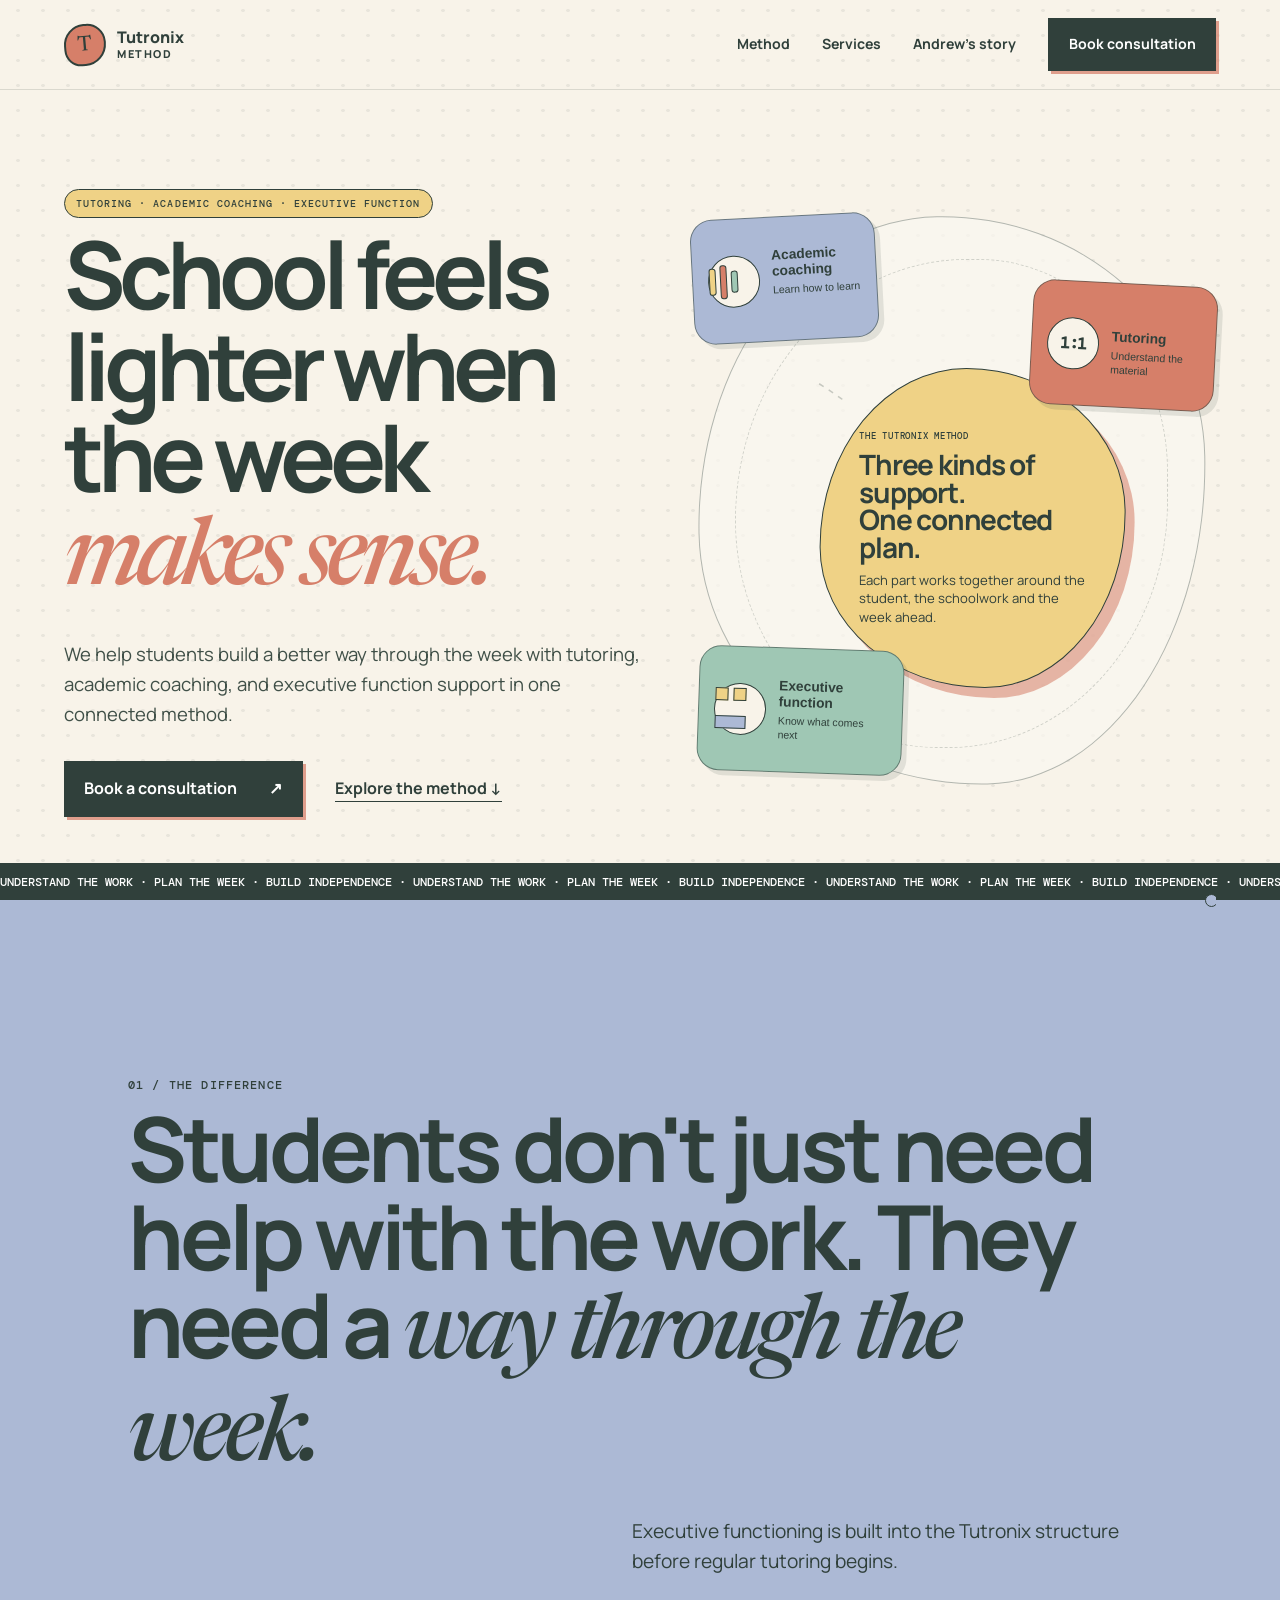
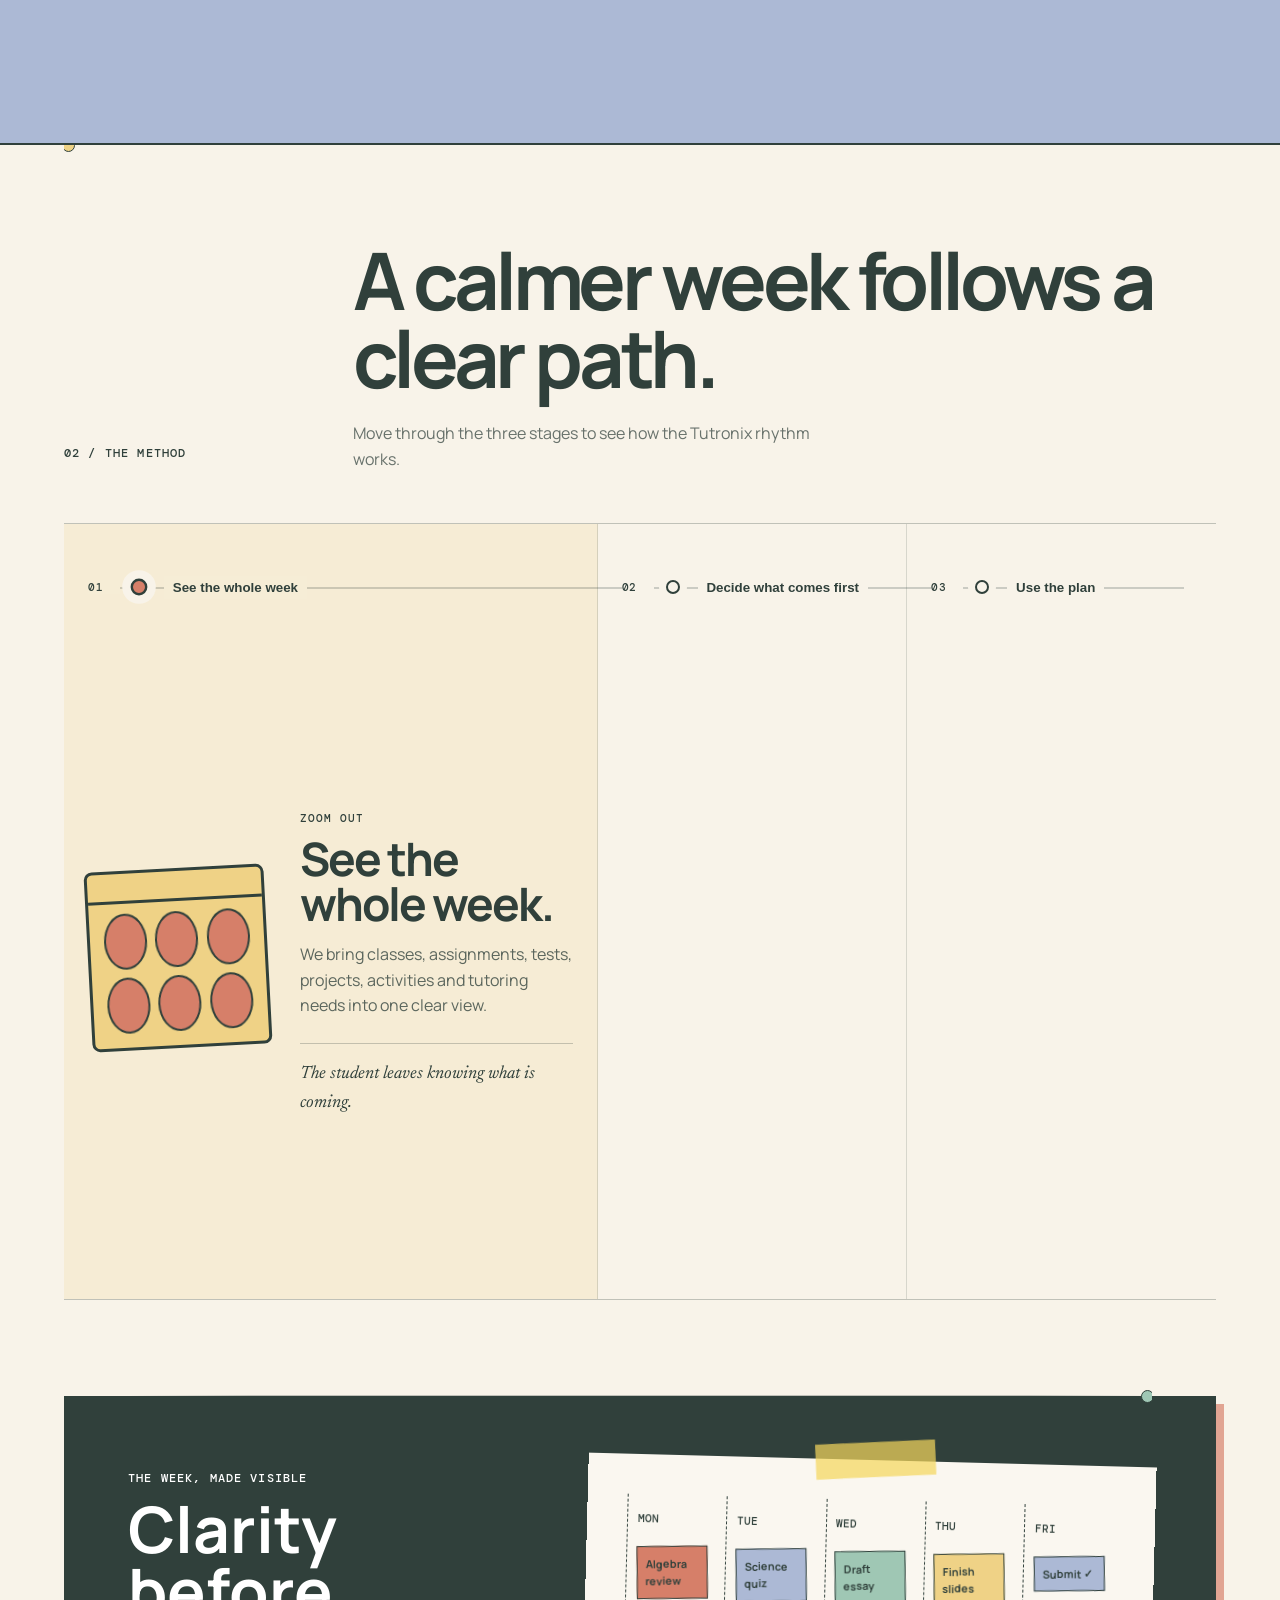
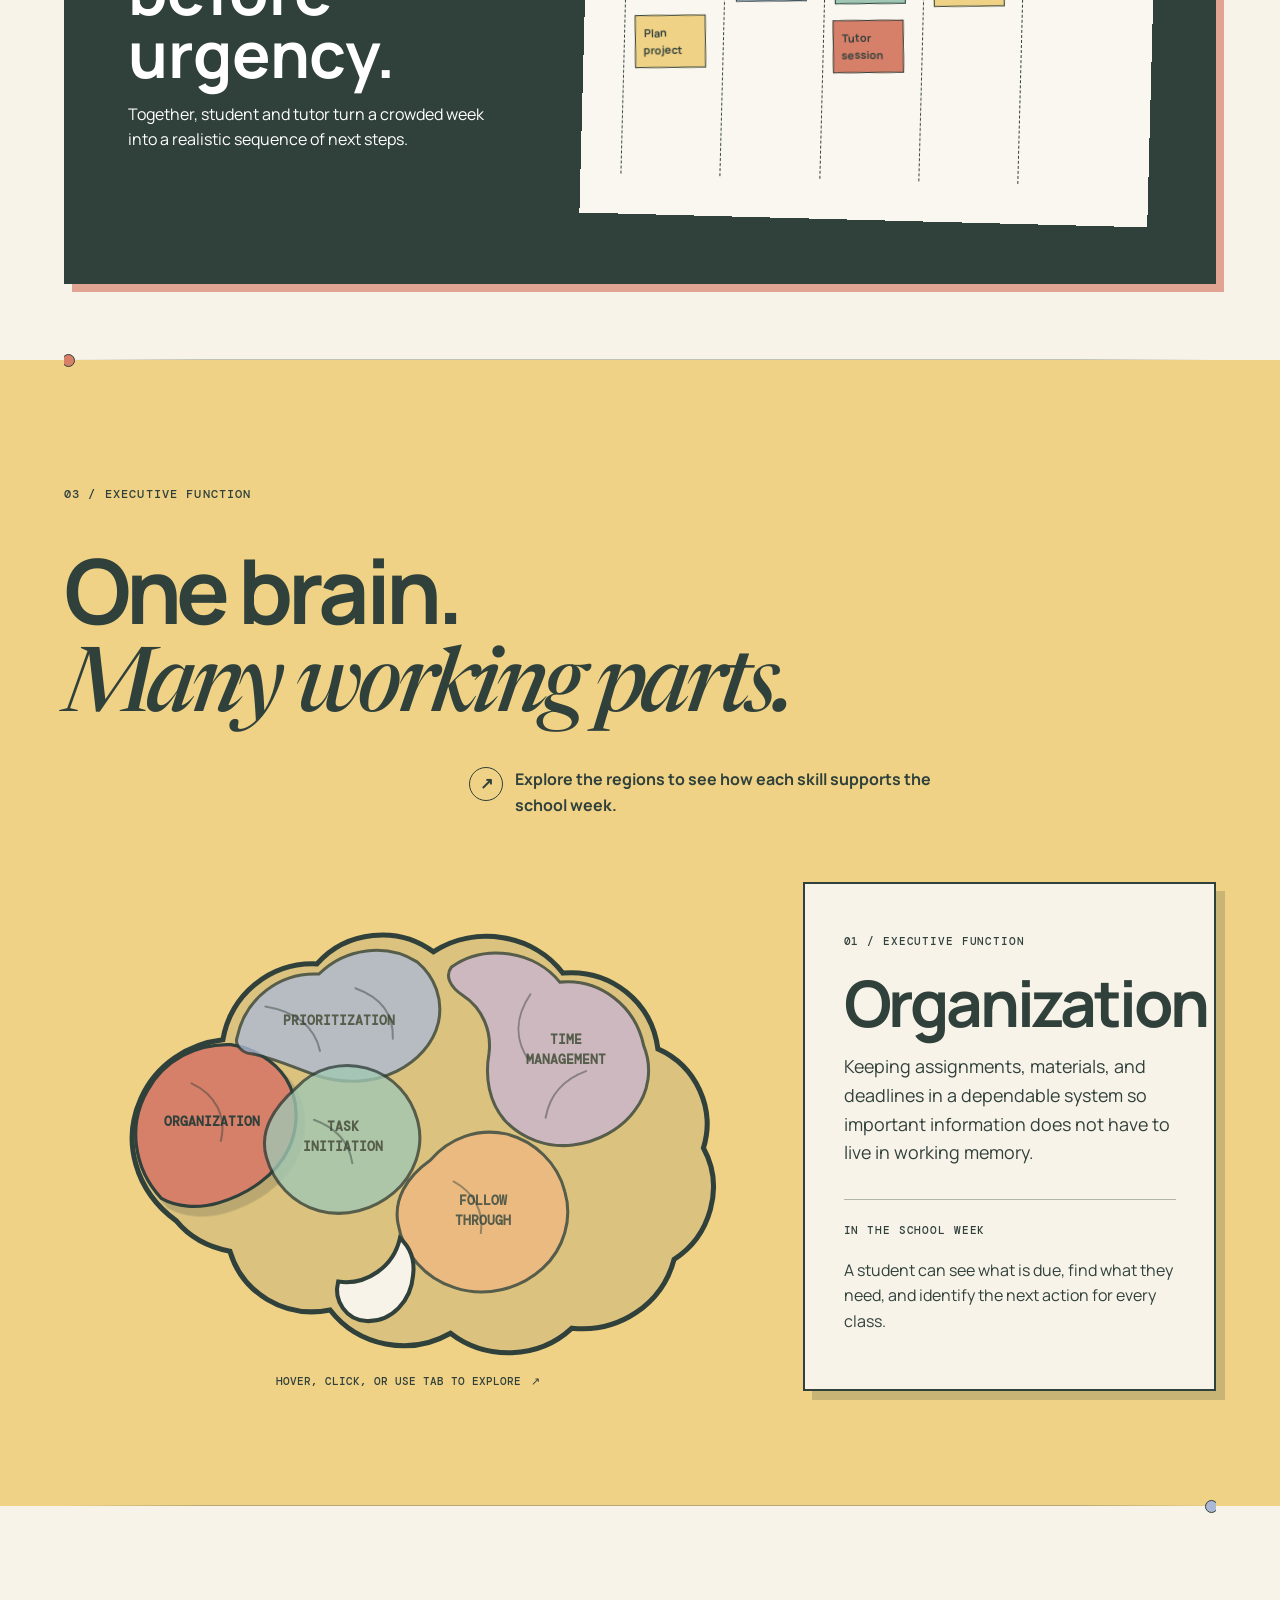
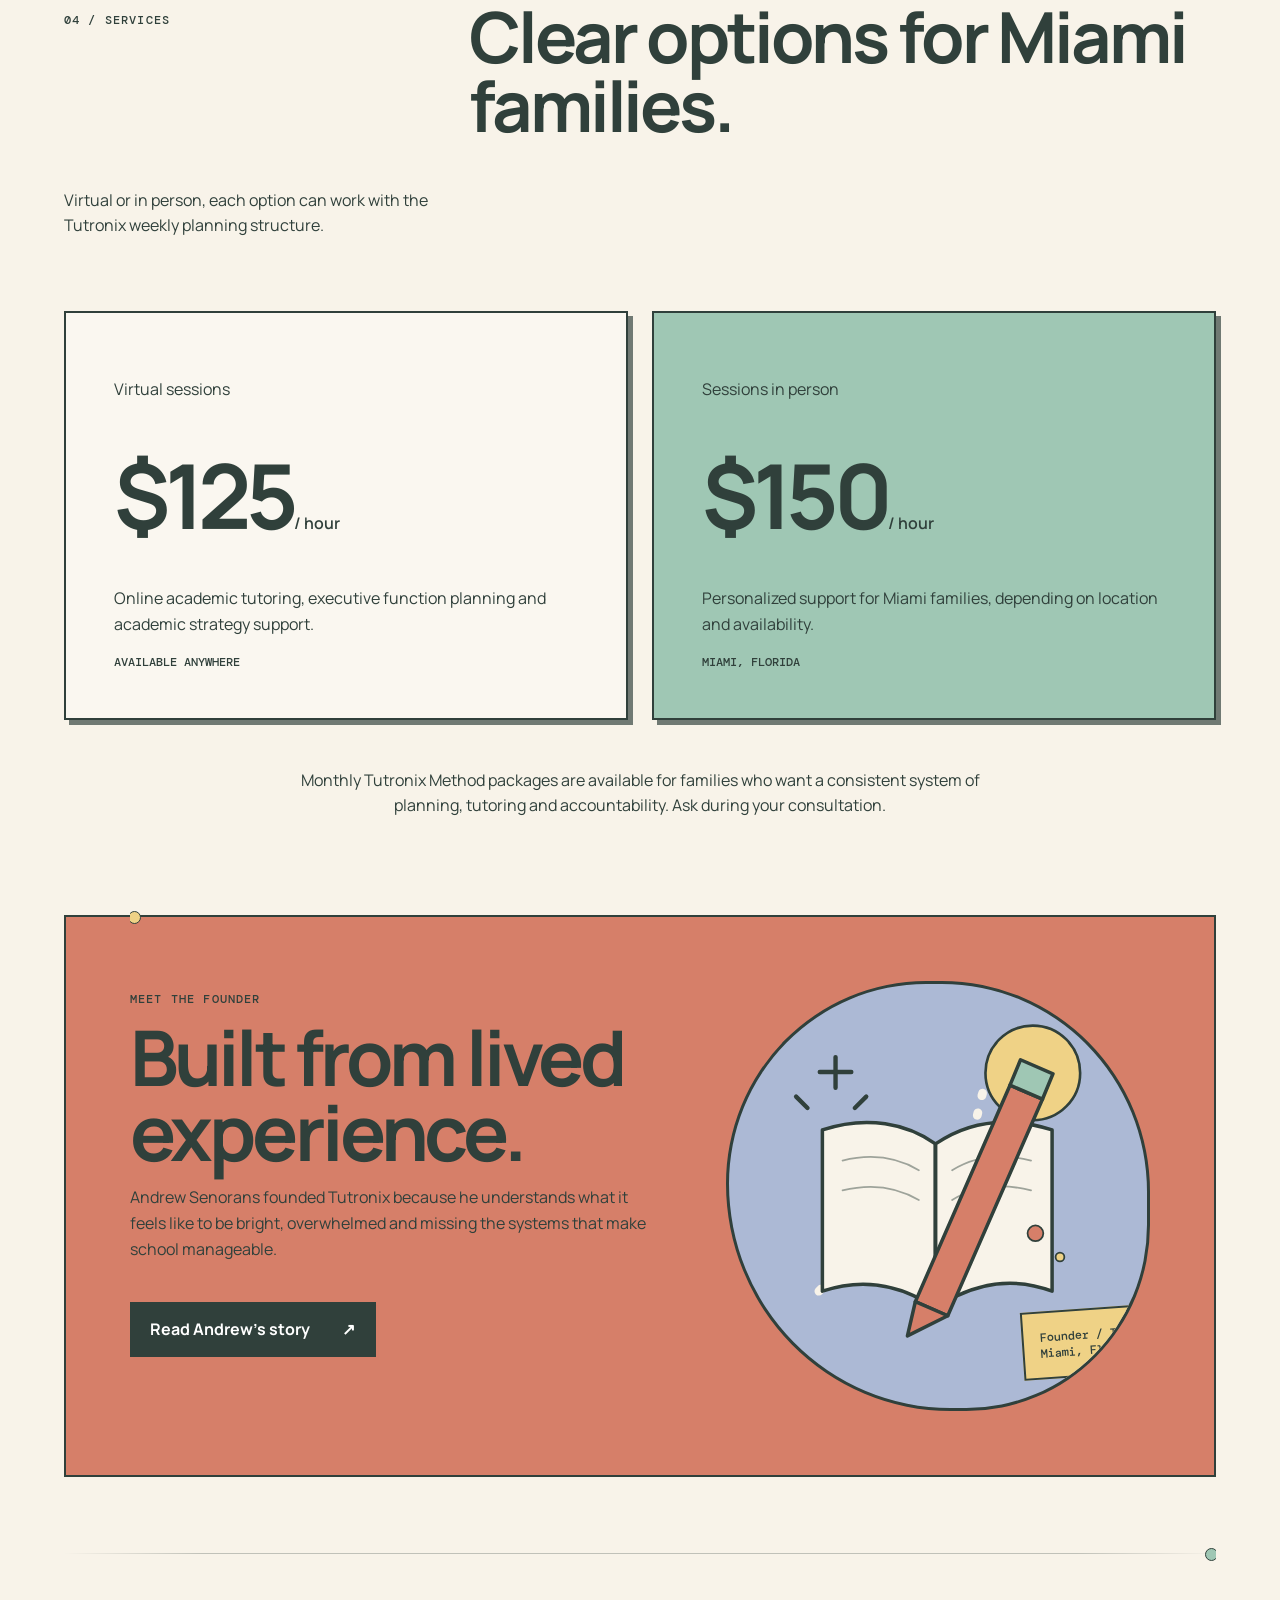
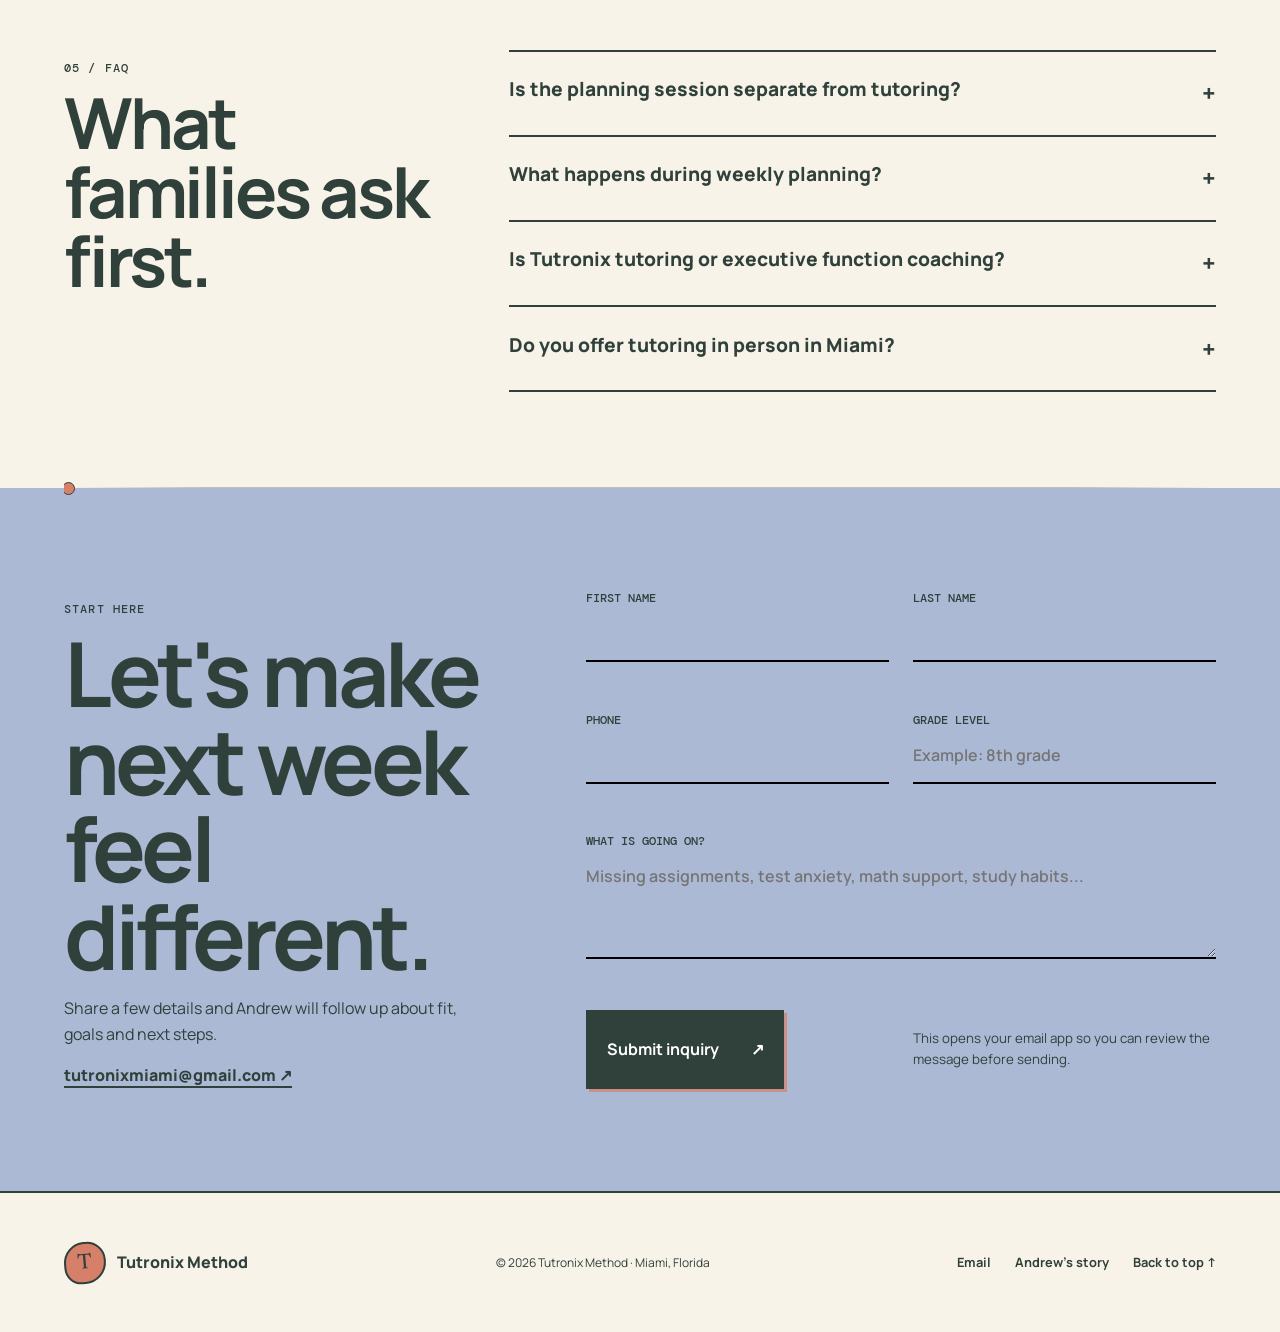
==== commit 87a32e9e: "Update index.html" ====
--- a/index.html
+++ b/index.html
@@ -18,7 +18,7 @@
   <header class="nav"><a class="brand" href="#home"><span class="brand-mark">T</span><span>Tutronix<br><small>Method</small></span></a><button class="menu" aria-expanded="false" aria-controls="navlinks">Menu <span>↗</span></button><nav id="navlinks"><a href="#method">Method</a><a href="#services">Services</a><a href="about.html">Andrew's story</a><a class="nav-cta" href="#contact">Book consultation</a></nav></header>
   <main id="main">
     <section class="hero" id="home">
-      <div class="hero-copy reveal"><p class="eyebrow">Tutoring · Academic coaching · Executive function</p><h1>School feels lighter when the week <em>makes sense.</em></h1><p class="lede">Tutronix combines personalized tutoring, academic coaching and executive function support so students can understand the work, manage the week and become more independent.</p><div class="actions"><a class="button" href="#contact">Book a consultation <span>↗</span></a><a class="text-link" href="#method">Explore the method ↓</a></div></div>
+      <div class="hero-copy reveal"><p class="eyebrow">Tutoring · Academic coaching · Executive function</p><h1>School feels lighter when the week <em>makes sense.</em></h1><p class="lede">We help students build a better way through the week with tutoring, academic coaching, and executive function support in one connected method.</p><div class="actions"><a class="button" href="#contact">Book a consultation <span>↗</span></a><a class="text-link" href="#method">Explore the method ↓</a></div></div>
       <div class="hero-art support-system reveal" data-support-system aria-label="Three connected forms of student support">
         <svg class="support-lines" viewBox="0 0 700 590" aria-hidden="true"><path data-line="coaching" d="M350 295C292 235 241 185 172 142"/><path data-line="tutoring" d="M350 295C426 259 491 229 553 187"/><path data-line="executive" d="M350 295C335 370 301 430 230 476"/></svg>
         <button class="support-node coaching" type="button" data-support="coaching" aria-pressed="false"><span class="support-icon book-icon" aria-hidden="true"><i></i><i></i><i></i></span><b>Academic coaching</b><small>Learn how to learn</small></button>
